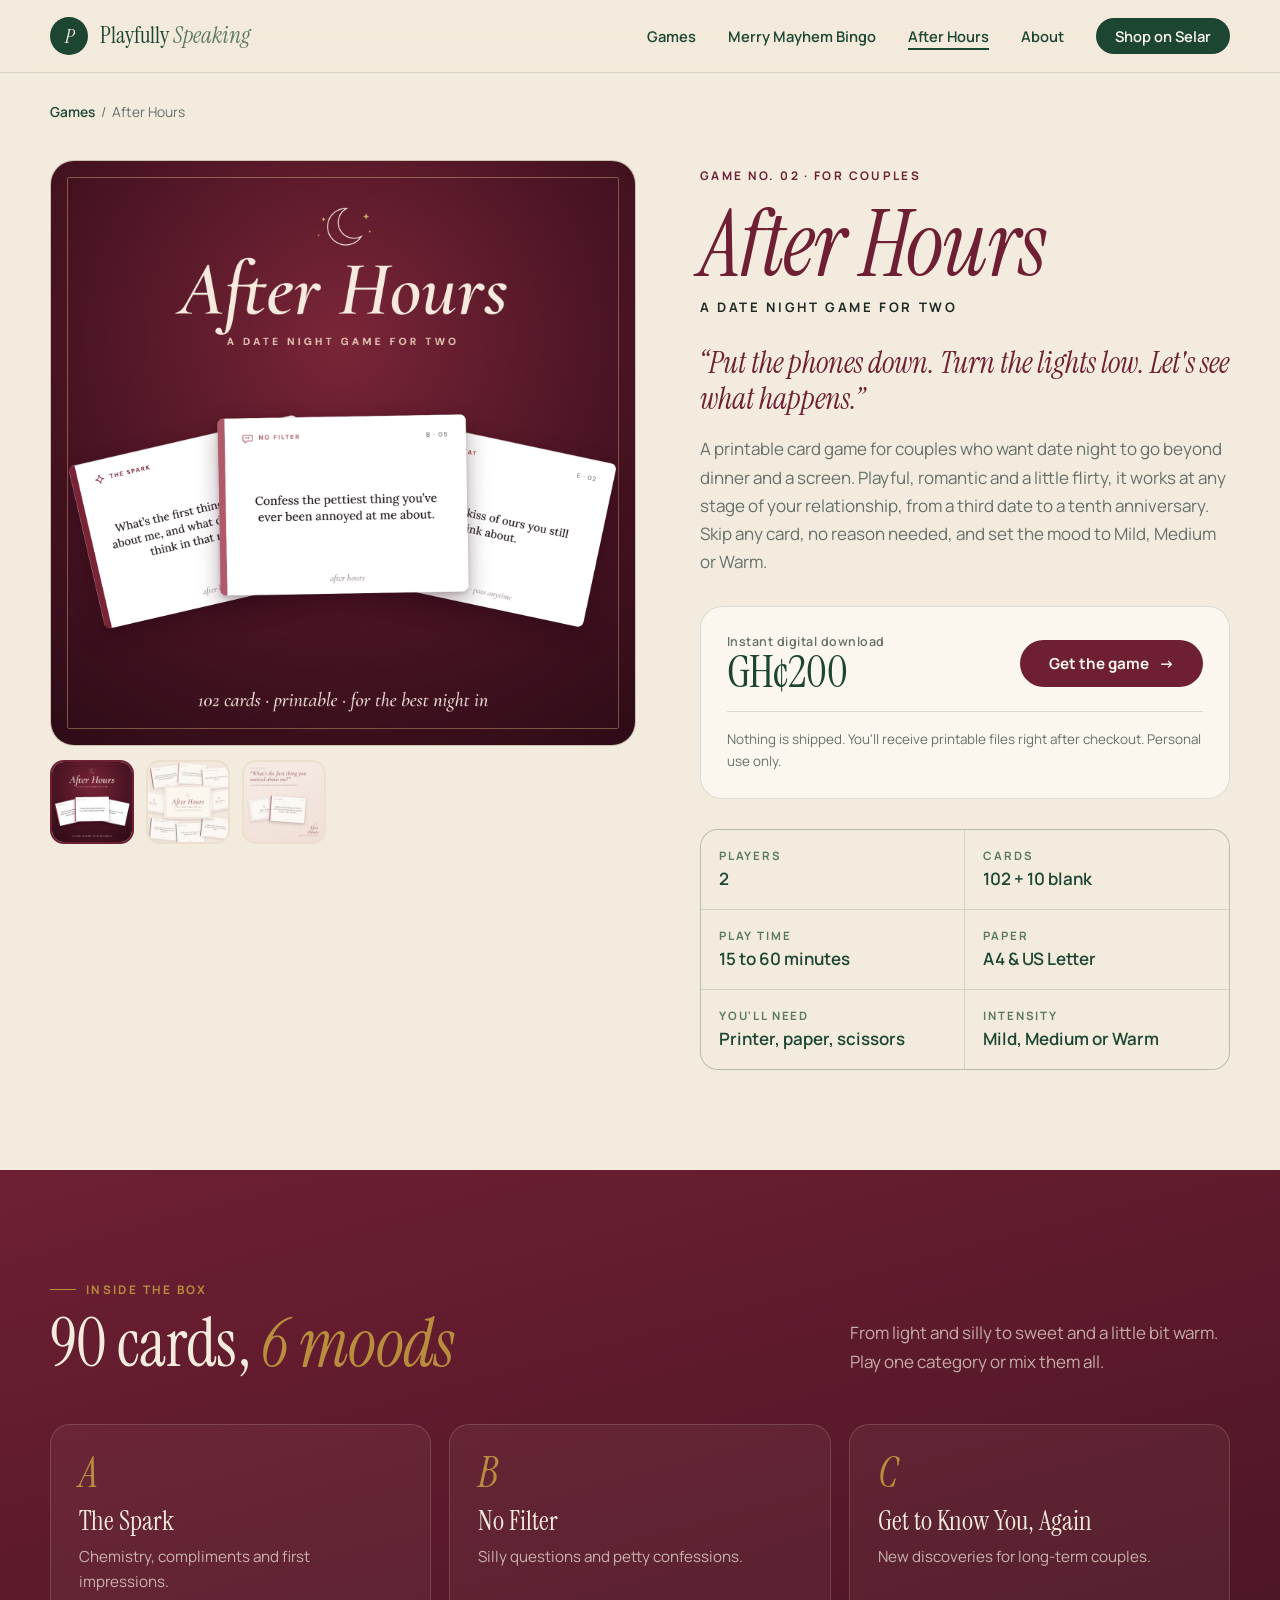
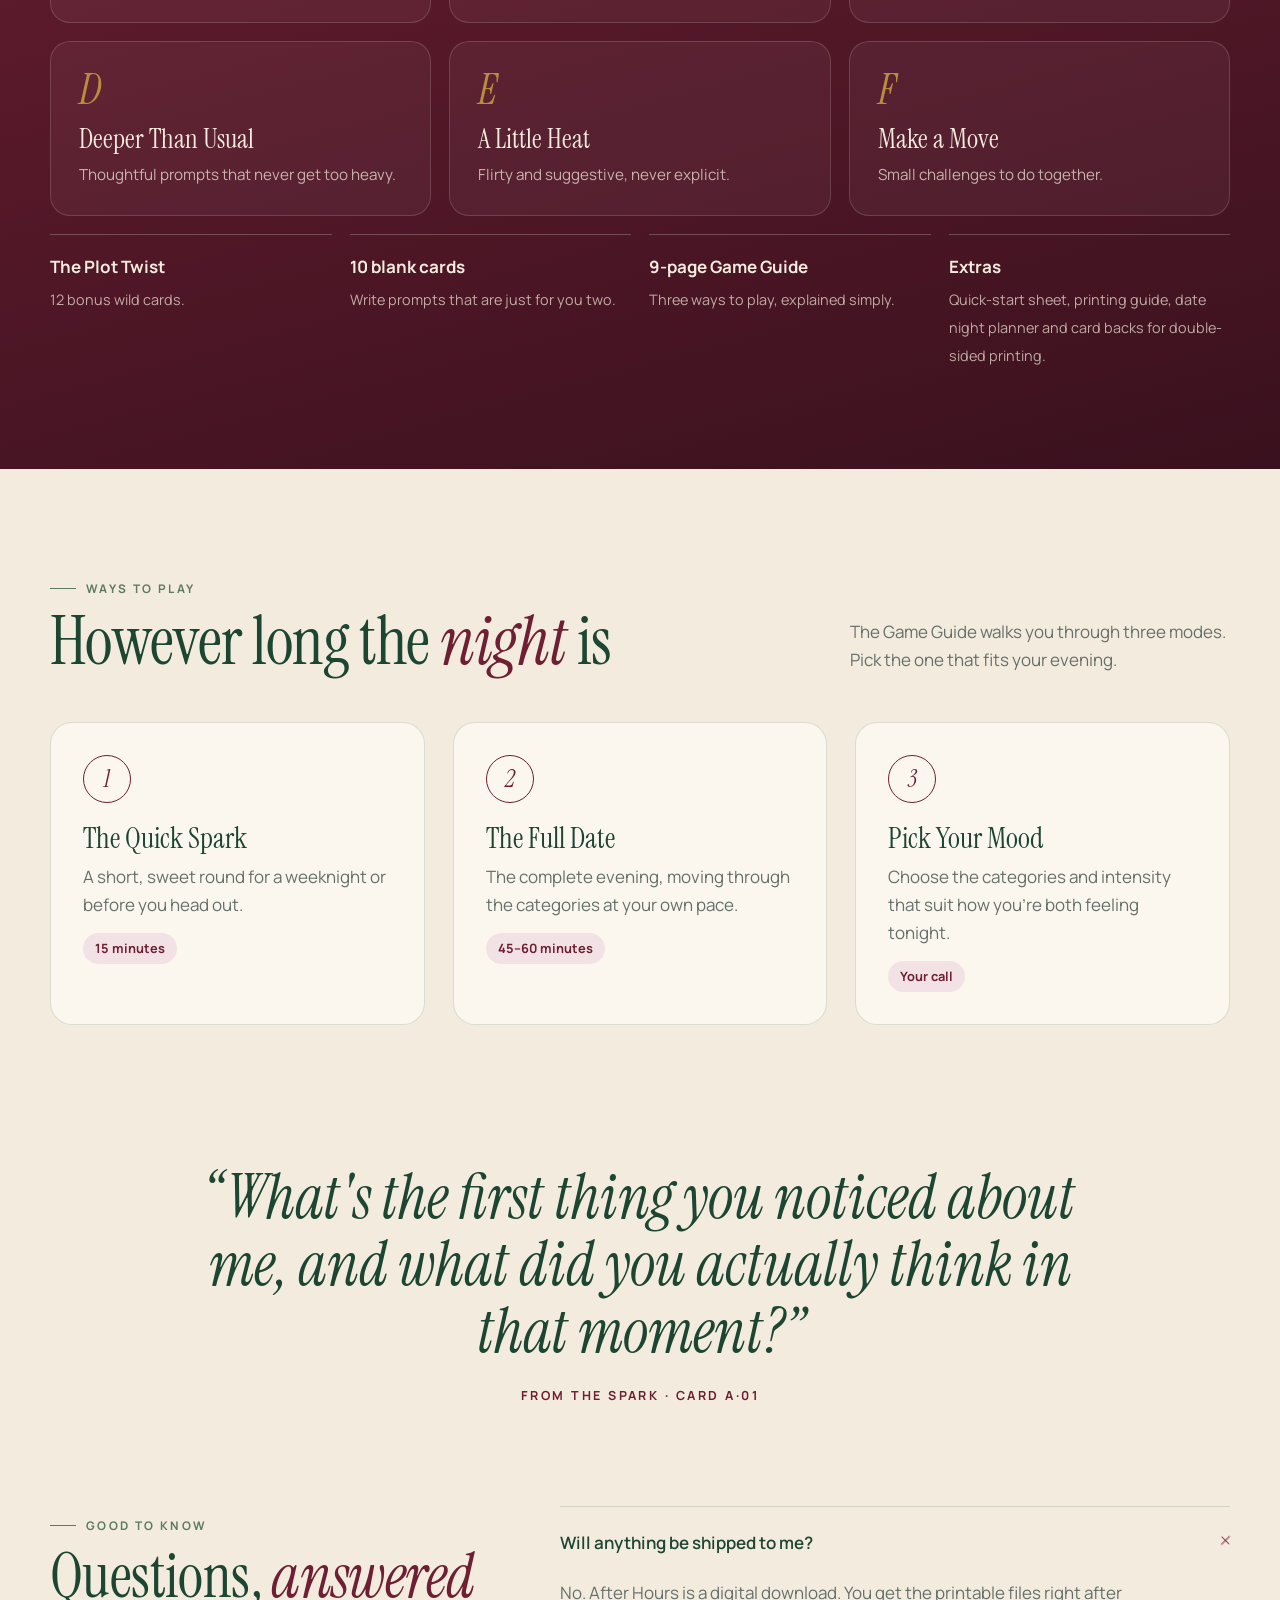
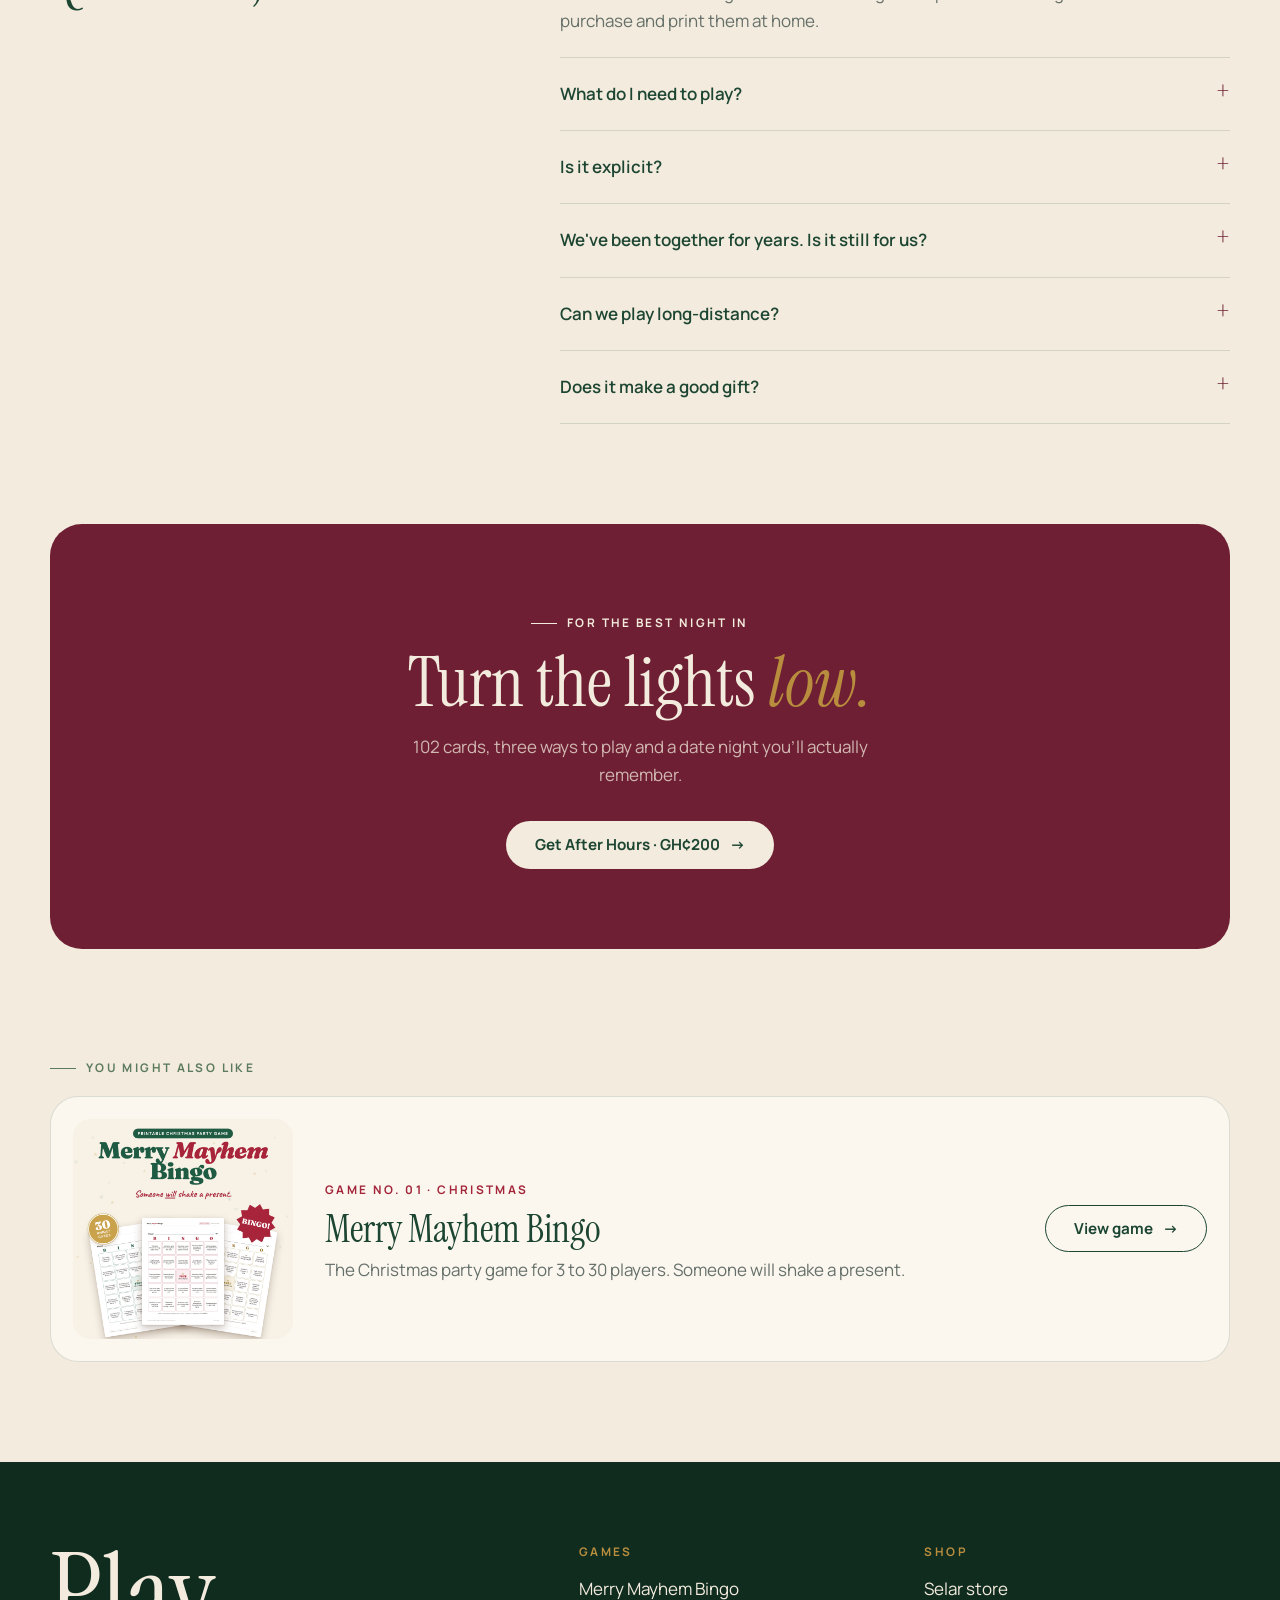
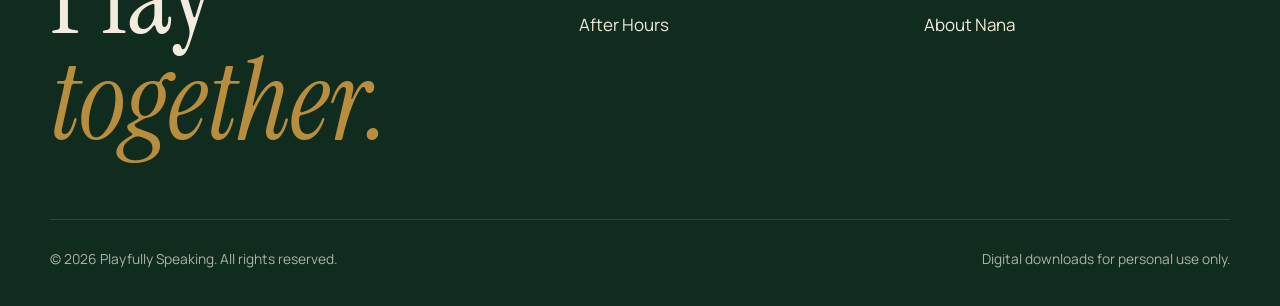
==== games/after-hours.html @ c72f7ae7 "Add Playfully Speaking website Home page plus separate pages for Merry Mayhem Bingo and After Hours." ====
<!doctype html>
<html lang="en">
<head>
  <meta charset="utf-8">
  <meta name="viewport" content="width=device-width, initial-scale=1">
  <title>After Hours · Playfully Speaking</title>
  <meta name="description" content="After Hours: A Date Night Game for Two. 102 printable cards across 6 categories for a playful, romantic night in.">
  <link rel="preconnect" href="https://fonts.googleapis.com">
  <link rel="preconnect" href="https://fonts.gstatic.com" crossorigin>
  <link href="https://fonts.googleapis.com/css2?family=Instrument+Serif:ital@0;1&family=Manrope:wght@400;500;600;700&display=swap" rel="stylesheet">
  <link rel="stylesheet" href="../assets/styles.css">
</head>
<body class="theme-afterhours">

  <header class="site-header">
    <div class="wrap bar">
      <a class="logo" href="../index.html"><span class="mark">P</span><span class="name">Playfully <em>Speaking</em></span></a>
      <button class="menu-toggle" aria-label="Open menu" aria-expanded="false"><span></span><span></span></button>
      <ul class="menu">
        <li><a href="../index.html#games">Games</a></li>
        <li><a href="merry-mayhem-bingo.html">Merry Mayhem Bingo</a></li>
        <li><a href="after-hours.html" aria-current="page">After Hours</a></li>
        <li><a href="../index.html#about">About</a></li>
        <li><a class="btn btn-primary btn-sm" href="https://selar.co/m/nana-ama-dadson1" target="_blank" rel="noopener">Shop on Selar</a></li>
      </ul>
    </div>
  </header>

  <main>
    <div class="wrap crumbs"><a href="../index.html#games">Games</a> &nbsp;/&nbsp; After Hours</div>

    <section class="product">
      <div class="wrap product-grid">
        <div class="gallery reveal">
          <div class="main"><img src="../images/afterhours-1.png" alt="After Hours cards fanned out on a deep wine background"></div>
          <div class="thumbs">
            <button aria-pressed="true" aria-label="Show image 1"><img src="../images/afterhours-1.png" alt="After Hours cards fanned out on a deep wine background"></button>
            <button aria-pressed="false" aria-label="Show image 2"><img src="../images/afterhours-2.png" alt="Cards from all six After Hours categories spread around the box cover"></button>
            <button aria-pressed="false" aria-label="Show image 3"><img src="../images/afterhours-3.png" alt="A card from The Spark: What's the first thing you noticed about me?"></button>
          </div>
        </div>

        <div class="info reveal">
          <span class="no">Game No. 02 · For couples</span>
          <h1 class="display"><em>After Hours</em></h1>
          <div class="subtitle">A Date Night Game for Two</div>
          <p class="tagline">“Put the phones down. Turn the lights low. Let's see what happens.”</p>
          <p class="desc">A printable card game for couples who want date night to go beyond dinner and a screen. Playful, romantic and a little flirty, it works at any stage of your relationship, from a third date to a tenth anniversary. Skip any card, no reason needed, and set the mood to Mild, Medium or Warm.</p>

          <div class="buy-box">
            <div class="row">
              <div class="price"><small>Instant digital download</small>GH¢200</div>
              <a class="btn btn-accent" href="https://selar.com/4u817oo1m8" target="_blank" rel="noopener">Get the game <span class="arrow">→</span></a>
            </div>
            <p class="note">Nothing is shipped. You'll receive printable files right after checkout. Personal use only.</p>
          </div>

          <ul class="specs">
            <li><small>Players</small><b>2</b></li>
            <li><small>Cards</small><b>102 + 10 blank</b></li>
            <li><small>Play time</small><b>15 to 60 minutes</b></li>
            <li><small>Paper</small><b>A4 &amp; US Letter</b></li>
            <li><small>You'll need</small><b>Printer, paper, scissors</b></li>
            <li><small>Intensity</small><b>Mild, Medium or Warm</b></li>
          </ul>
        </div>
      </div>
    </section>

    <section class="inside">
      <div class="wrap">
        <div class="section-head reveal">
          <div>
            <span class="kicker">Inside the box</span>
            <h2 class="display">90 cards, <em style="color:var(--gold)">6 moods</em></h2>
          </div>
          <p>From light and silly to sweet and a little bit warm. Play one category or mix them all.</p>
        </div>
        <div class="tiles">
          <div class="tile reveal"><div class="n">A</div><h4>The Spark</h4><p>Chemistry, compliments and first impressions.</p></div>
          <div class="tile reveal"><div class="n">B</div><h4>No Filter</h4><p>Silly questions and petty confessions.</p></div>
          <div class="tile reveal"><div class="n">C</div><h4>Get to Know You, Again</h4><p>New discoveries for long-term couples.</p></div>
          <div class="tile reveal"><div class="n">D</div><h4>Deeper Than Usual</h4><p>Thoughtful prompts that never get too heavy.</p></div>
          <div class="tile reveal"><div class="n">E</div><h4>A Little Heat</h4><p>Flirty and suggestive, never explicit.</p></div>
          <div class="tile reveal"><div class="n">F</div><h4>Make a Move</h4><p>Small challenges to do together.</p></div>
        </div>
        <div class="bonus reveal">
          <div><strong>The Plot Twist</strong><span>12 bonus wild cards.</span></div>
          <div><strong>10 blank cards</strong><span>Write prompts that are just for you two.</span></div>
          <div><strong>9-page Game Guide</strong><span>Three ways to play, explained simply.</span></div>
          <div><strong>Extras</strong><span>Quick-start sheet, printing guide, date night planner and card backs for double-sided printing.</span></div>
        </div>
      </div>
    </section>

    <section>
      <div class="wrap">
        <div class="section-head reveal">
          <div>
            <span class="kicker">Ways to play</span>
            <h2 class="display">However long the <em>night</em> is</h2>
          </div>
          <p>The Game Guide walks you through three modes. Pick the one that fits your evening.</p>
        </div>
        <div class="steps">
          <div class="step reveal"><div class="n">1</div><h4>The Quick Spark</h4><p>A short, sweet round for a weeknight or before you head out.</p><span class="time">15 minutes</span></div>
          <div class="step reveal"><div class="n">2</div><h4>The Full Date</h4><p>The complete evening, moving through the categories at your own pace.</p><span class="time">45–60 minutes</span></div>
          <div class="step reveal"><div class="n">3</div><h4>Pick Your Mood</h4><p>Choose the categories and intensity that suit how you're both feeling tonight.</p><span class="time">Your call</span></div>
        </div>
      </div>
    </section>

    <div class="quote-band reveal">
      <div class="wrap">
        <blockquote>“What's the first thing you noticed about me, and what did you actually think in that moment?”</blockquote>
        <cite>From The Spark · card A·01</cite>
      </div>
    </div>

    <section style="padding-top:0">
      <div class="wrap faq-grid">
        <div class="reveal">
          <span class="kicker">Good to know</span>
          <h2 class="display">Questions, <em>answered</em></h2>
        </div>
        <div class="reveal">
          <details open><summary>Will anything be shipped to me?</summary><p>No. After Hours is a digital download. You get the printable files right after purchase and print them at home.</p></details>
          <details><summary>What do I need to play?</summary><p>Just a printer, paper and scissors. No props, no apps and no internet connection.</p></details>
          <details><summary>Is it explicit?</summary><p>No. The tone is playful, romantic and mildly flirty. A Little Heat is suggestive but never explicit, and you can skip any card without giving a reason.</p></details>
          <details><summary>We've been together for years. Is it still for us?</summary><p>Yes. It works at any stage, from a third date to a tenth anniversary. Get to Know You, Again is written especially for long-term couples.</p></details>
          <details><summary>Can we play long-distance?</summary><p>Absolutely. It works for long-distance video dates as well as nights in, anniversaries, Valentine's Day and birthdays.</p></details>
          <details><summary>Does it make a good gift?</summary><p>It does. Print it, cut the cards, and wrap it up with the date night planner for a thoughtful gift.</p></details>
        </div>
      </div>
    </section>

    <section style="padding-top:0">
      <div class="wrap">
        <div class="cta-band reveal">
          <span class="kicker" style="color:var(--paper)">For the best night in</span>
          <h2 style="margin-top:14px">Turn the lights <em>low.</em></h2>
          <p>102 cards, three ways to play and a date night you'll actually remember.</p>
          <a class="btn btn-primary" href="https://selar.com/4u817oo1m8" target="_blank" rel="noopener">Get After Hours · GH¢200 <span class="arrow">→</span></a>
        </div>
      </div>
    </section>

    <section style="padding:0">
      <div class="wrap">
        <span class="kicker reveal" style="margin-bottom:18px">You might also like</span>
        <a class="more theme-bingo reveal" href="merry-mayhem-bingo.html">
          <img src="../images/bingo-1.png" alt="Merry Mayhem Bingo cards">
          <div>
            <span class="no" style="font-size:.74rem;font-weight:700;letter-spacing:.2em;text-transform:uppercase;color:var(--accent)">Game No. 01 · Christmas</span>
            <h3>Merry Mayhem Bingo</h3>
            <p>The Christmas party game for 3 to 30 players. Someone will shake a present.</p>
          </div>
          <span class="btn btn-line">View game <span class="arrow">→</span></span>
        </a>
      </div>
    </section>
  </main>

  <footer class="site-footer">
    <div class="wrap">
      <div class="foot-grid">
        <div class="big">Play <em>together.</em></div>
        <div>
          <h5>Games</h5>
          <ul>
            <li><a href="merry-mayhem-bingo.html">Merry Mayhem Bingo</a></li>
            <li><a href="after-hours.html">After Hours</a></li>
          </ul>
        </div>
        <div>
          <h5>Shop</h5>
          <ul>
            <li><a href="https://selar.co/m/nana-ama-dadson1" target="_blank" rel="noopener">Selar store</a></li>
            <li><a href="../index.html#about">About Nana</a></li>
          </ul>
        </div>
      </div>
      <div class="foot-bottom">
        <span>© <span data-year>2026</span> Playfully Speaking. All rights reserved.</span>
        <span>Digital downloads for personal use only.</span>
      </div>
    </div>
  </footer>

  <div class="sticky-buy">
    <div><strong>After Hours</strong><span>GH¢200 · Instant download</span></div>
    <a class="btn btn-accent btn-sm" href="https://selar.com/4u817oo1m8" target="_blank" rel="noopener">Get it</a>
  </div>

  <script src="../assets/site.js"></script>
</body>
</html>
---- assets/styles.css ----
/* Nana Ama Dadson — shared styles */
:root {
  --paper: #f3ebdd;
  --paper-2: #e8dbc4;
  --cream: #fbf7ef;
  --forest: #1c4532;
  --forest-ink: #0f2c1f;
  --moss: #5b7a5e;
  --ink: #1e2a23;
  --muted: #66706a;
  --gold: #b98d3e;
  --line: rgba(28, 69, 50, .15);
  --accent: var(--forest);
  --accent-soft: #e3ebe4;
  --radius: 20px;
  --display: "Instrument Serif", Georgia, serif;
  --body: "Manrope", system-ui, sans-serif;
}
.theme-bingo { --accent: #a3263a; --accent-soft: #f5e1e3; }
.theme-afterhours { --accent: #6e1f33; --accent-soft: #f3e2e5; }

* { box-sizing: border-box; margin: 0; padding: 0; }
html { scroll-behavior: smooth; }
body {
  background: var(--paper);
  color: var(--ink);
  font-family: var(--body);
  font-size: 17px;
  line-height: 1.65;
  -webkit-font-smoothing: antialiased;
  overflow-x: hidden;
}
img { max-width: 100%; display: block; }
a { color: inherit; }
.wrap { width: min(1180px, 100% - 32px); margin-inline: auto; }
em { font-style: italic; }

/* Type */
.display { font-family: var(--display); font-weight: 400; letter-spacing: -.01em; line-height: .95; color: var(--forest); }
.display em { color: var(--accent); }
.kicker {
  display: inline-flex; align-items: center; gap: 10px;
  font-size: .74rem; font-weight: 700; letter-spacing: .2em; text-transform: uppercase; color: var(--moss);
}
.kicker::before { content: ""; width: 26px; height: 1px; background: currentColor; }
.lead { font-size: 1.12rem; color: var(--muted); max-width: 520px; }

/* Buttons */
.btn {
  display: inline-flex; align-items: center; gap: 10px;
  padding: 15px 28px; border-radius: 999px; border: 1.5px solid transparent;
  font: 700 .95rem/1 var(--body); text-decoration: none; cursor: pointer;
  transition: transform .2s ease, background .2s ease, color .2s ease;
}
.btn .arrow { transition: transform .2s ease; }
.btn:hover .arrow { transform: translateX(4px); }
.btn-primary { background: var(--forest); color: var(--cream); }
.btn-primary:hover { background: var(--forest-ink); transform: translateY(-2px); }
.btn-accent { background: var(--accent); color: var(--cream); }
.btn-accent:hover { filter: brightness(.9); transform: translateY(-2px); }
.btn-line { border-color: var(--forest); color: var(--forest); }
.btn-line:hover { background: var(--forest); color: var(--cream); }
.btn-sm { padding: 10px 18px; font-size: .86rem; }

/* Header */
.site-header {
  position: sticky; top: 0; z-index: 50;
  background: rgba(243, 235, 221, .86); backdrop-filter: blur(12px);
  border-bottom: 1px solid var(--line);
}
.site-header .bar { display: flex; align-items: center; justify-content: space-between; height: 72px; }
.logo { display: flex; align-items: center; gap: 12px; text-decoration: none; }
.logo .mark {
  width: 38px; height: 38px; border-radius: 50%; background: var(--forest); color: var(--paper);
  display: grid; place-items: center; font: italic 1.25rem/1 var(--display);
}
.logo .name { font: 1.45rem/1 var(--display); color: var(--forest); }
.menu { display: flex; align-items: center; gap: 32px; list-style: none; }
.menu a { text-decoration: none; font-weight: 600; font-size: .92rem; color: var(--forest); position: relative; }
.menu a:not(.btn)::after {
  content: ""; position: absolute; left: 0; right: 0; bottom: -4px; height: 1.5px; background: var(--forest);
  transform: scaleX(0); transform-origin: left; transition: transform .25s ease;
}
.menu a:not(.btn):hover::after, .menu a[aria-current="page"]::after { transform: scaleX(1); }
.menu .btn-primary { color: var(--cream); }
.menu-toggle { display: none; background: none; border: 0; width: 44px; height: 44px; cursor: pointer; color: var(--forest); }
.menu-toggle span { display: block; width: 22px; height: 1.5px; background: currentColor; margin: 5px auto; transition: transform .25s ease, opacity .25s ease; }

/* Sections */
section { padding: 100px 0; }
.section-head { display: flex; justify-content: space-between; align-items: end; gap: 32px; margin-bottom: 48px; flex-wrap: wrap; }
.section-head h2 { font-size: clamp(2.6rem, 6vw, 4.2rem); margin-top: 12px; }
.section-head p { max-width: 380px; color: var(--muted); }

/* Home hero */
.hero { padding: 72px 0 96px; }
.hero-grid { display: grid; grid-template-columns: 1.1fr .9fr; gap: 56px; align-items: center; }
.hero h1 { font-size: clamp(3.6rem, 9.5vw, 7.6rem); margin: 22px 0 26px; }
.hero h1 em { color: var(--moss); }
.hero-actions { display: flex; gap: 14px; flex-wrap: wrap; margin-top: 34px; }
.hero-stats { display: flex; gap: 36px; margin-top: 52px; padding-top: 28px; border-top: 1px solid var(--line); flex-wrap: wrap; }
.hero-stats div { font-size: .85rem; color: var(--muted); }
.hero-stats strong { display: block; font: 2.2rem/1 var(--display); color: var(--forest); margin-bottom: 4px; }
.hero-stack { position: relative; aspect-ratio: 1 / 1.05; }
.hero-stack a { position: absolute; width: 68%; border-radius: 18px; overflow: hidden; box-shadow: 0 30px 60px -30px rgba(15, 44, 31, .55); transition: transform .4s ease; }
.hero-stack a:first-child { top: 0; left: 0; transform: rotate(-6deg); }
.hero-stack a:last-child { bottom: 0; right: 0; transform: rotate(5deg); }
.hero-stack a:first-child:hover { transform: rotate(-3deg) translateY(-8px); z-index: 2; }
.hero-stack a:last-child:hover { transform: rotate(2deg) translateY(-8px); }
.hero-stack .sticker {
  position: absolute; z-index: 3; bottom: 6%; left: 8%; transform: rotate(-8deg);
  width: 118px; height: 118px; border-radius: 50%; background: var(--gold); color: var(--forest-ink);
  display: grid; place-items: center; text-align: center; font: 700 .72rem/1.25 var(--body); letter-spacing: .12em; text-transform: uppercase;
  box-shadow: 0 0 0 6px var(--paper);
}
.hero-stack .sticker b { display: block; font: 2.2rem/1 var(--display); letter-spacing: 0; text-transform: none; }

/* Game cards (collection) */
.collection { display: grid; grid-template-columns: repeat(2, 1fr); gap: 28px; }
.game-card {
  display: flex; flex-direction: column; background: var(--cream); border: 1px solid var(--line);
  border-radius: 28px; overflow: hidden; text-decoration: none; transition: transform .35s ease, box-shadow .35s ease;
}
.game-card:hover { transform: translateY(-6px); box-shadow: 0 40px 70px -40px rgba(15, 44, 31, .5); }
.game-card .media { aspect-ratio: 1 / 1; overflow: hidden; background: var(--paper-2); }
.game-card .media img { width: 100%; height: 100%; object-fit: cover; transition: transform .6s ease; }
.game-card:hover .media img { transform: scale(1.04); }
.game-card .body { padding: 28px 30px 32px; display: flex; flex-direction: column; gap: 6px; flex: 1; }
.game-card .no { font-size: .74rem; font-weight: 700; letter-spacing: .2em; text-transform: uppercase; color: var(--accent); }
.game-card h3 { font: 2.5rem/1 var(--display); color: var(--forest); margin-top: 4px; }
.game-card .sub { color: var(--muted); }
.game-card .foot { display: flex; justify-content: space-between; align-items: center; margin-top: auto; padding-top: 22px; border-top: 1px solid var(--line); }
.game-card .price { font: 1.6rem/1 var(--display); color: var(--forest); }
.game-card .go { font-weight: 700; font-size: .9rem; color: var(--accent); }
.chips { display: flex; flex-wrap: wrap; gap: 8px; margin: 14px 0 4px; }
.chips span { font-size: .8rem; font-weight: 600; padding: 6px 12px; border-radius: 999px; background: var(--accent-soft); color: var(--accent); }
.next-game {
  grid-column: 1 / -1; display: flex; align-items: center; justify-content: space-between; gap: 24px; flex-wrap: wrap;
  border: 1.5px dashed rgba(28, 69, 50, .35); border-radius: 28px; padding: 34px 38px;
}
.next-game h3 { font: 2rem/1.1 var(--display); color: var(--forest); }
.next-game p { color: var(--muted); }

/* Pillars */
.pillars { display: grid; grid-template-columns: repeat(3, 1fr); gap: 0; border-top: 1px solid var(--line); }
.pillar { padding: 40px 36px 8px 0; }
.pillar + .pillar { padding-left: 36px; border-left: 1px solid var(--line); }
.pillar .n { font: italic 3rem/1 var(--display); color: var(--gold); }
.pillar h4 { font: 1.9rem/1.1 var(--display); color: var(--forest); margin: 14px 0 10px; }
.pillar p { color: var(--muted); }

/* About */
.about { background: var(--cream); border-block: 1px solid var(--line); }
.about-grid { display: grid; grid-template-columns: .8fr 1.2fr; gap: 72px; align-items: center; }
.portrait {
  aspect-ratio: 4 / 5; border-radius: 200px 200px 24px 24px; background: var(--forest);
  display: grid; place-items: center; position: relative; overflow: hidden;
}
.portrait::after { content: ""; position: absolute; inset: 14px; border: 1px solid rgba(243, 235, 221, .3); border-radius: 190px 190px 16px 16px; }
.about h2 { font-size: clamp(2.6rem, 5.5vw, 4rem); margin: 14px 0 22px; }
.about p { color: var(--muted); margin-bottom: 16px; max-width: 560px; }
.signature { font: italic 2rem/1 var(--display); color: var(--forest); margin-top: 10px; }

/* CTA band */
.cta-band { background: var(--forest); color: var(--paper); text-align: center; border-radius: 32px; padding: 80px 32px; position: relative; overflow: hidden; }
.cta-band h2 { font: clamp(2.6rem, 6vw, 4.4rem)/1 var(--display); color: var(--paper); margin-bottom: 16px; }
.cta-band h2 em { color: var(--gold); }
.cta-band p { color: rgba(243, 235, 221, .75); max-width: 520px; margin: 0 auto 32px; }
.cta-band .btn-primary { background: var(--paper); color: var(--forest); }
.cta-band .btn-primary:hover { background: var(--cream); }
.theme-bingo .cta-band, .theme-afterhours .cta-band { background: var(--accent); }

/* Footer */
.site-footer { background: var(--forest-ink); color: rgba(243, 235, 221, .7); padding: 80px 0 36px; margin-top: 100px; }
.site-footer .big { font: clamp(3rem, 9vw, 7rem)/.95 var(--display); color: var(--paper); }
.site-footer .big em { color: var(--gold); }
.foot-grid { display: grid; grid-template-columns: 1.6fr 1fr 1fr; gap: 40px; margin-bottom: 64px; }
.foot-grid h5 { font-size: .74rem; letter-spacing: .2em; text-transform: uppercase; color: var(--gold); margin-bottom: 14px; }
.foot-grid ul { list-style: none; display: grid; gap: 8px; }
.foot-grid a { text-decoration: none; color: var(--paper); }
.foot-grid a:hover { color: var(--gold); }
.foot-bottom { display: flex; justify-content: space-between; gap: 16px; flex-wrap: wrap; padding-top: 28px; border-top: 1px solid rgba(243, 235, 221, .14); font-size: .86rem; }

/* ---------- Game pages ---------- */
.crumbs { padding-top: 28px; font-size: .86rem; color: var(--muted); }
.crumbs a { text-decoration: none; color: var(--forest); font-weight: 600; }
.crumbs a:hover { text-decoration: underline; }
.product { padding: 36px 0 100px; }
.product-grid { display: grid; grid-template-columns: 1.05fr .95fr; gap: 64px; align-items: start; }
.gallery { position: sticky; top: 100px; }
.gallery .main { border-radius: 24px; overflow: hidden; background: var(--paper-2); aspect-ratio: 1 / 1; border: 1px solid var(--line); }
.gallery .main img { width: 100%; height: 100%; object-fit: contain; transition: opacity .25s ease; }
.thumbs { display: flex; gap: 12px; margin-top: 14px; }
.thumbs button {
  width: 84px; aspect-ratio: 1 / 1; border-radius: 14px; overflow: hidden; border: 2px solid transparent;
  padding: 0; cursor: pointer; background: var(--paper-2); opacity: .65; transition: opacity .2s ease, border-color .2s ease;
}
.thumbs button img { width: 100%; height: 100%; object-fit: cover; }
.thumbs button[aria-pressed="true"], .thumbs button:hover { opacity: 1; border-color: var(--accent); }
.info .no { font-size: .74rem; font-weight: 700; letter-spacing: .2em; text-transform: uppercase; color: var(--accent); }
.info h1 { font-size: clamp(3.4rem, 7vw, 5.6rem); margin: 14px 0 10px; }
.info .subtitle { font-weight: 700; font-size: .82rem; letter-spacing: .2em; text-transform: uppercase; }
.info .tagline { font: italic 1.9rem/1.2 var(--display); color: var(--accent); margin: 26px 0 18px; }
.info .desc { color: var(--muted); margin-bottom: 26px; }
.buy-box { background: var(--cream); border: 1px solid var(--line); border-radius: 22px; padding: 26px; margin: 30px 0; }
.buy-box .row { display: flex; justify-content: space-between; align-items: center; gap: 18px; flex-wrap: wrap; }
.buy-box .price { font: 2.8rem/1 var(--display); color: var(--forest); }
.buy-box .price small { display: block; font: 600 .78rem/1.4 var(--body); color: var(--muted); letter-spacing: .04em; }
.buy-box .note { font-size: .84rem; color: var(--muted); margin-top: 16px; padding-top: 16px; border-top: 1px solid var(--line); }
.specs { list-style: none; display: grid; grid-template-columns: 1fr 1fr; gap: 1px; background: var(--line); border: 1px solid var(--line); border-radius: 18px; overflow: hidden; }
.specs li { background: var(--paper); padding: 16px 18px; }
.specs small { display: block; font-size: .72rem; font-weight: 700; letter-spacing: .16em; text-transform: uppercase; color: var(--moss); }
.specs b { font-weight: 600; color: var(--forest); }

.inside { background: var(--forest); color: var(--paper); }
.theme-afterhours .inside { background: linear-gradient(165deg, #6e1f33, #3a111e); }
.inside .kicker { color: var(--gold); }
.inside .section-head h2 { color: var(--paper); }
.inside .section-head p { color: rgba(243, 235, 221, .7); }
.tiles { display: grid; grid-template-columns: repeat(3, 1fr); gap: 18px; }
.tile { border: 1px solid rgba(243, 235, 221, .16); background: rgba(243, 235, 221, .05); border-radius: 20px; padding: 28px; transition: background .25s ease; }
.tile:hover { background: rgba(243, 235, 221, .1); }
.tile .n { font: italic 2.6rem/1 var(--display); color: var(--gold); }
.tile h4 { font: 1.7rem/1.1 var(--display); margin: 12px 0 8px; color: var(--paper); }
.tile p { font-size: .95rem; color: rgba(243, 235, 221, .72); }
.bonus { display: grid; grid-template-columns: repeat(4, 1fr); gap: 18px; margin-top: 18px; }
.bonus div { border-top: 1px solid rgba(243, 235, 221, .25); padding-top: 18px; }
.bonus strong { display: block; color: var(--paper); margin-bottom: 4px; }
.bonus span { font-size: .9rem; color: rgba(243, 235, 221, .7); }

.steps { display: grid; grid-template-columns: repeat(3, 1fr); gap: 28px; }
.step { background: var(--cream); border: 1px solid var(--line); border-radius: 22px; padding: 32px; }
.step .n { width: 48px; height: 48px; border-radius: 50%; border: 1.5px solid var(--accent); color: var(--accent); display: grid; place-items: center; font: italic 1.5rem/1 var(--display); margin-bottom: 20px; }
.step h4 { font: 1.8rem/1.1 var(--display); color: var(--forest); margin-bottom: 8px; }
.step p { color: var(--muted); }
.step .time { display: inline-block; margin-top: 14px; font-size: .8rem; font-weight: 700; color: var(--accent); background: var(--accent-soft); padding: 5px 12px; border-radius: 999px; }

.quote-band { text-align: center; padding: 40px 0 100px; }
.quote-band blockquote { font: italic clamp(2.2rem, 5vw, 3.8rem)/1.1 var(--display); color: var(--forest); max-width: 900px; margin: 0 auto; }
.quote-band cite { display: block; margin-top: 20px; font-style: normal; font-size: .78rem; font-weight: 700; letter-spacing: .2em; text-transform: uppercase; color: var(--accent); }

.faq-grid { display: grid; grid-template-columns: .8fr 1.2fr; gap: 64px; }
.faq-grid h2 { font-size: clamp(2.6rem, 5vw, 3.8rem); margin-top: 12px; }
details { border-bottom: 1px solid var(--line); }
details:first-child { border-top: 1px solid var(--line); }
summary { list-style: none; cursor: pointer; padding: 22px 0; font-weight: 600; color: var(--forest); display: flex; justify-content: space-between; gap: 16px; }
summary::-webkit-details-marker { display: none; }
summary::after { content: "+"; font: 1.6rem/1 var(--display); color: var(--accent); transition: transform .25s ease; }
details[open] summary::after { transform: rotate(45deg); }
details p { padding: 0 0 22px; color: var(--muted); max-width: 620px; }

.more { display: grid; grid-template-columns: 220px 1fr auto; gap: 32px; align-items: center; background: var(--cream); border: 1px solid var(--line); border-radius: 28px; padding: 22px; text-decoration: none; transition: transform .3s ease; }
.more:hover { transform: translateY(-4px); }
.more img { border-radius: 18px; aspect-ratio: 1 / 1; object-fit: cover; }
.more h3 { font: 2.4rem/1 var(--display); color: var(--forest); margin: 8px 0; }
.more p { color: var(--muted); }

.sticky-buy {
  position: fixed; left: 12px; right: 12px; bottom: 12px; z-index: 40; display: none;
  background: var(--forest-ink); color: var(--paper); border-radius: 18px; padding: 12px 12px 12px 20px;
  align-items: center; justify-content: space-between; gap: 12px; box-shadow: 0 20px 40px -16px rgba(0, 0, 0, .5);
  transform: translateY(140%); transition: transform .35s ease;
}
.sticky-buy.show { transform: none; }
.sticky-buy strong { display: block; font: 1.25rem/1.1 var(--display); }
.sticky-buy span { font-size: .8rem; opacity: .75; }

/* Reveal */
.reveal { opacity: 0; transform: translateY(26px); transition: opacity .8s ease, transform .8s ease; }
.reveal.in { opacity: 1; transform: none; }
@media (prefers-reduced-motion: reduce) {
  .reveal { opacity: 1; transform: none; transition: none; }
  html { scroll-behavior: auto; }
}

/* Responsive */
@media (max-width: 980px) {
  .hero-grid, .about-grid, .product-grid, .faq-grid { grid-template-columns: 1fr; gap: 48px; }
  .hero-stack { max-width: 520px; width: 100%; margin-inline: auto; }
  .gallery { position: static; }
  .tiles, .steps { grid-template-columns: 1fr 1fr; }
  .bonus { grid-template-columns: 1fr 1fr; }
  .pillars { grid-template-columns: 1fr; }
  .pillar, .pillar + .pillar { padding: 32px 0; border-left: 0; border-bottom: 1px solid var(--line); }
  .foot-grid { grid-template-columns: 1fr 1fr; }
  .foot-grid > :first-child { grid-column: 1 / -1; }
  .portrait { max-width: 380px; }
  .more { grid-template-columns: 140px 1fr; }
  .more .btn { grid-column: 1 / -1; justify-self: start; }
}
@media (max-width: 760px) {
  section { padding: 72px 0; }
  .menu-toggle { display: block; }
  .menu {
    position: absolute; top: 72px; left: 0; right: 0; flex-direction: column; align-items: stretch; gap: 0;
    background: var(--paper); border-bottom: 1px solid var(--line); padding: 8px 16px 20px;
    display: none;
  }
  .menu.open { display: flex; }
  .menu li a:not(.btn) { display: block; padding: 14px 0; border-bottom: 1px solid var(--line); font-size: 1rem; }
  .menu li:last-child { padding-top: 16px; }
  .menu-toggle[aria-expanded="true"] span:first-child { transform: translateY(3.25px) rotate(45deg); }
  .menu-toggle[aria-expanded="true"] span:last-child { transform: translateY(-3.25px) rotate(-45deg); }
  .collection, .tiles, .steps, .bonus { grid-template-columns: 1fr; }
  .hero { padding: 40px 0 72px; }
  .specs { grid-template-columns: 1fr; }
  .sticky-buy { display: flex; }
  .more { grid-template-columns: 1fr; }
  .more img { max-width: 200px; }
  .next-game { padding: 28px 24px; }
  .site-footer { margin-top: 72px; }
}

/* Keep grid children from overflowing narrow screens */
.hero-grid > *, .product-grid > *, .about-grid > *, .faq-grid > * { min-width: 0; }

/* Hero catchphrase: Play, Laugh, Repeat */
.motto-title { display: flex; flex-direction: column; gap: .02em; }
.motto-title .w { display: inline-flex; align-items: center; gap: .18em; }
.motto-title .w:nth-child(2) { padding-left: .45em; }
.motto-title .w:nth-child(3) { padding-left: .9em; }
.sticker-ico {
  width: .68em; height: .68em; flex: none;
  filter: drop-shadow(0 10px 14px rgba(15, 44, 31, .22));
  transition: transform .35s ease;
}
.ico-play { transform: rotate(-12deg); animation: tumble 5s ease-in-out infinite; }
.ico-laugh { transform: rotate(8deg); animation: giggle 2.6s ease-in-out infinite; }
.ico-repeat { animation: loop 7s ease-in-out infinite; }
.motto-title .w:hover .sticker-ico { transform: scale(1.15) rotate(0); }
@keyframes tumble { 0%, 80%, 100% { transform: rotate(-12deg); } 90% { transform: rotate(78deg) translateY(-6px); } }
@keyframes giggle { 0%, 100% { transform: rotate(8deg); } 25% { transform: rotate(-2deg) translateY(-3px); } 50% { transform: rotate(10deg); } 75% { transform: rotate(0deg) translateY(-2px); } }
@keyframes loop { 0%, 70% { transform: rotate(0); } 100% { transform: rotate(360deg); } }
@media (prefers-reduced-motion: reduce) { .sticker-ico { animation: none !important; } }
@media (max-width: 560px) {
  .motto-title .w:nth-child(2) { padding-left: .3em; }
  .motto-title .w:nth-child(3) { padding-left: .6em; }
}

/* About illustration: Play, Laugh, Repeat loop */
.pl-path { position: absolute; inset: 0; width: 100%; height: 100%; }
.pl-item { position: absolute; width: 29%; transform: translate(-50%, -50%) rotate(var(--r, 0deg)); text-align: center; z-index: 1; }
.pl-badge {
  aspect-ratio: 1; border-radius: 50%; background: var(--cream); display: grid; place-items: center;
  box-shadow: 0 0 0 7px rgba(243, 235, 221, .12), 0 18px 30px -14px rgba(0, 0, 0, .5);
  transition: transform .35s ease;
}
.pl-item:hover .pl-badge { transform: scale(1.08) rotate(calc(var(--r, 0deg) * -1)); }
.pl-ico { width: 62%; height: 62%; }
.pl-item span { display: block; margin-top: 10px; font: italic clamp(1.3rem, 2.4vw, 1.8rem)/1 var(--display); color: var(--paper); }
.pl-spark { position: absolute; color: var(--gold); font-size: 1.2rem; opacity: .8; }
.logo .name em { color: var(--moss); }
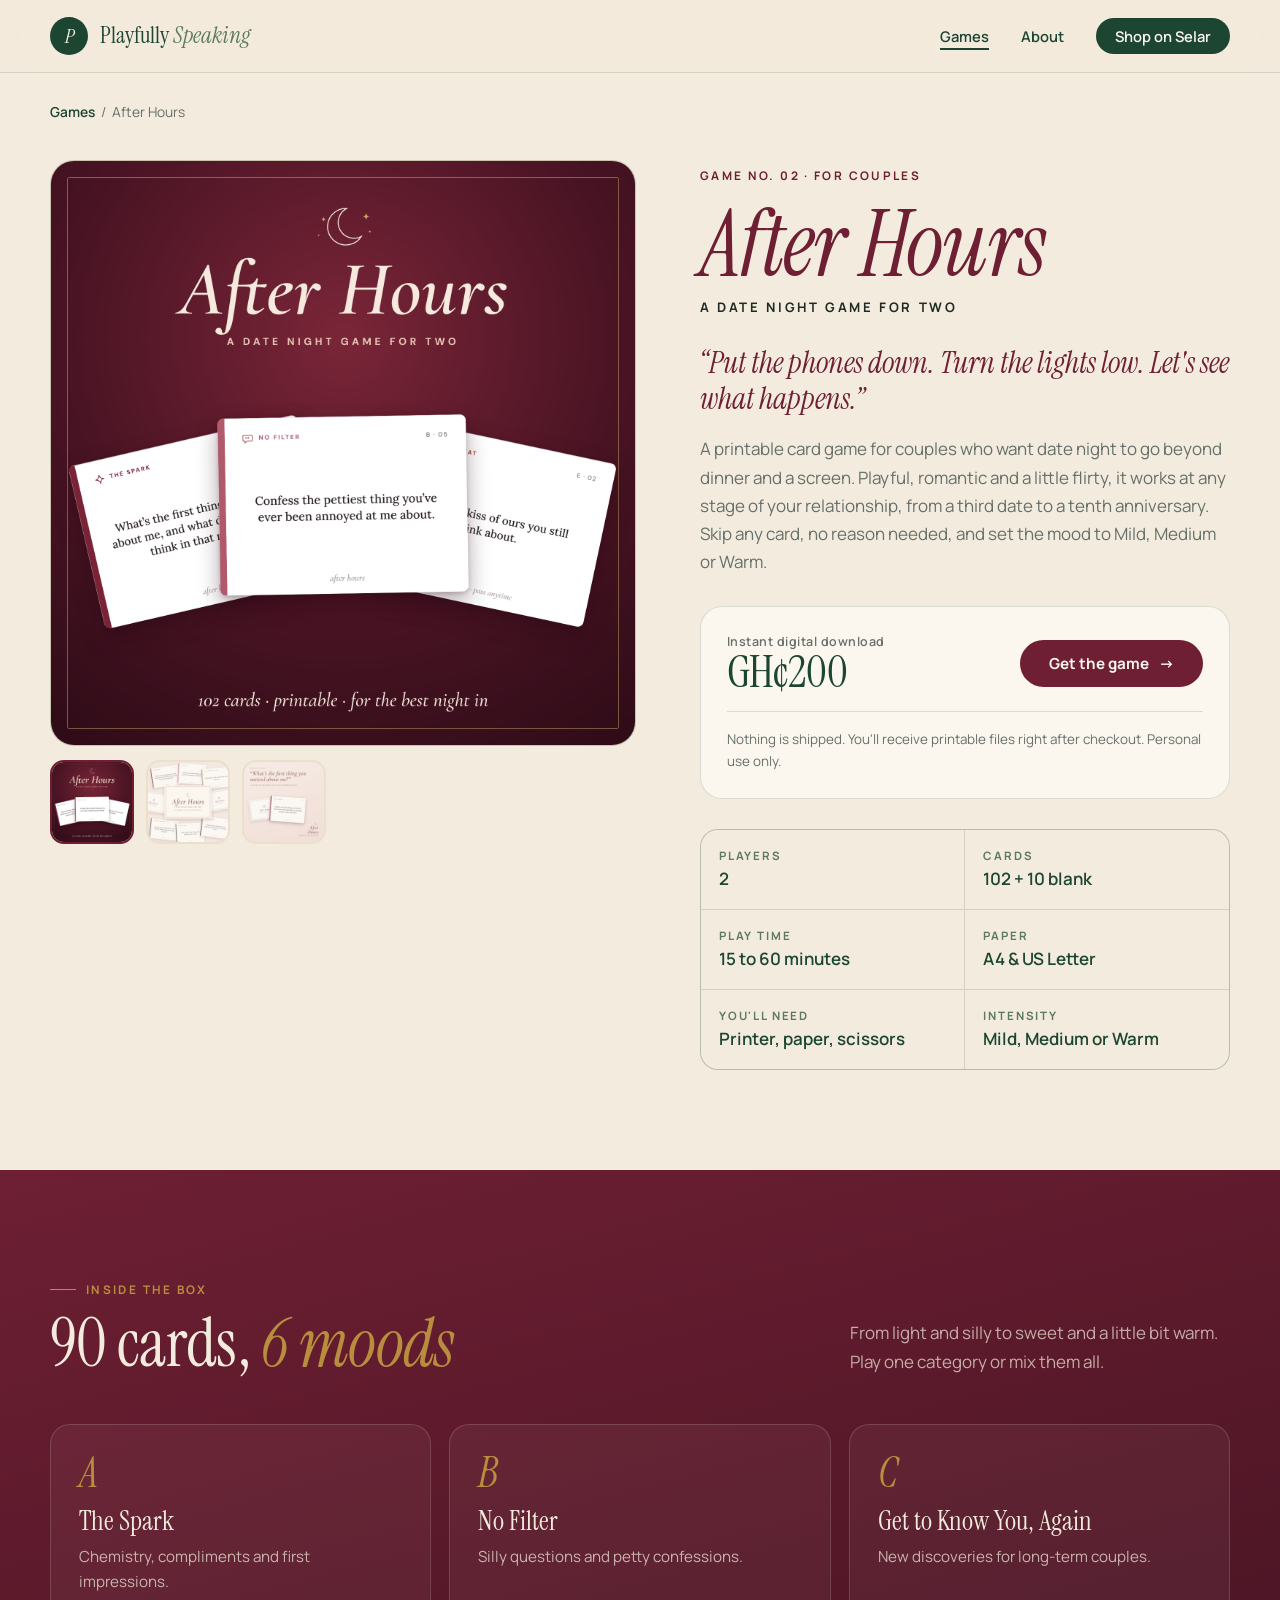
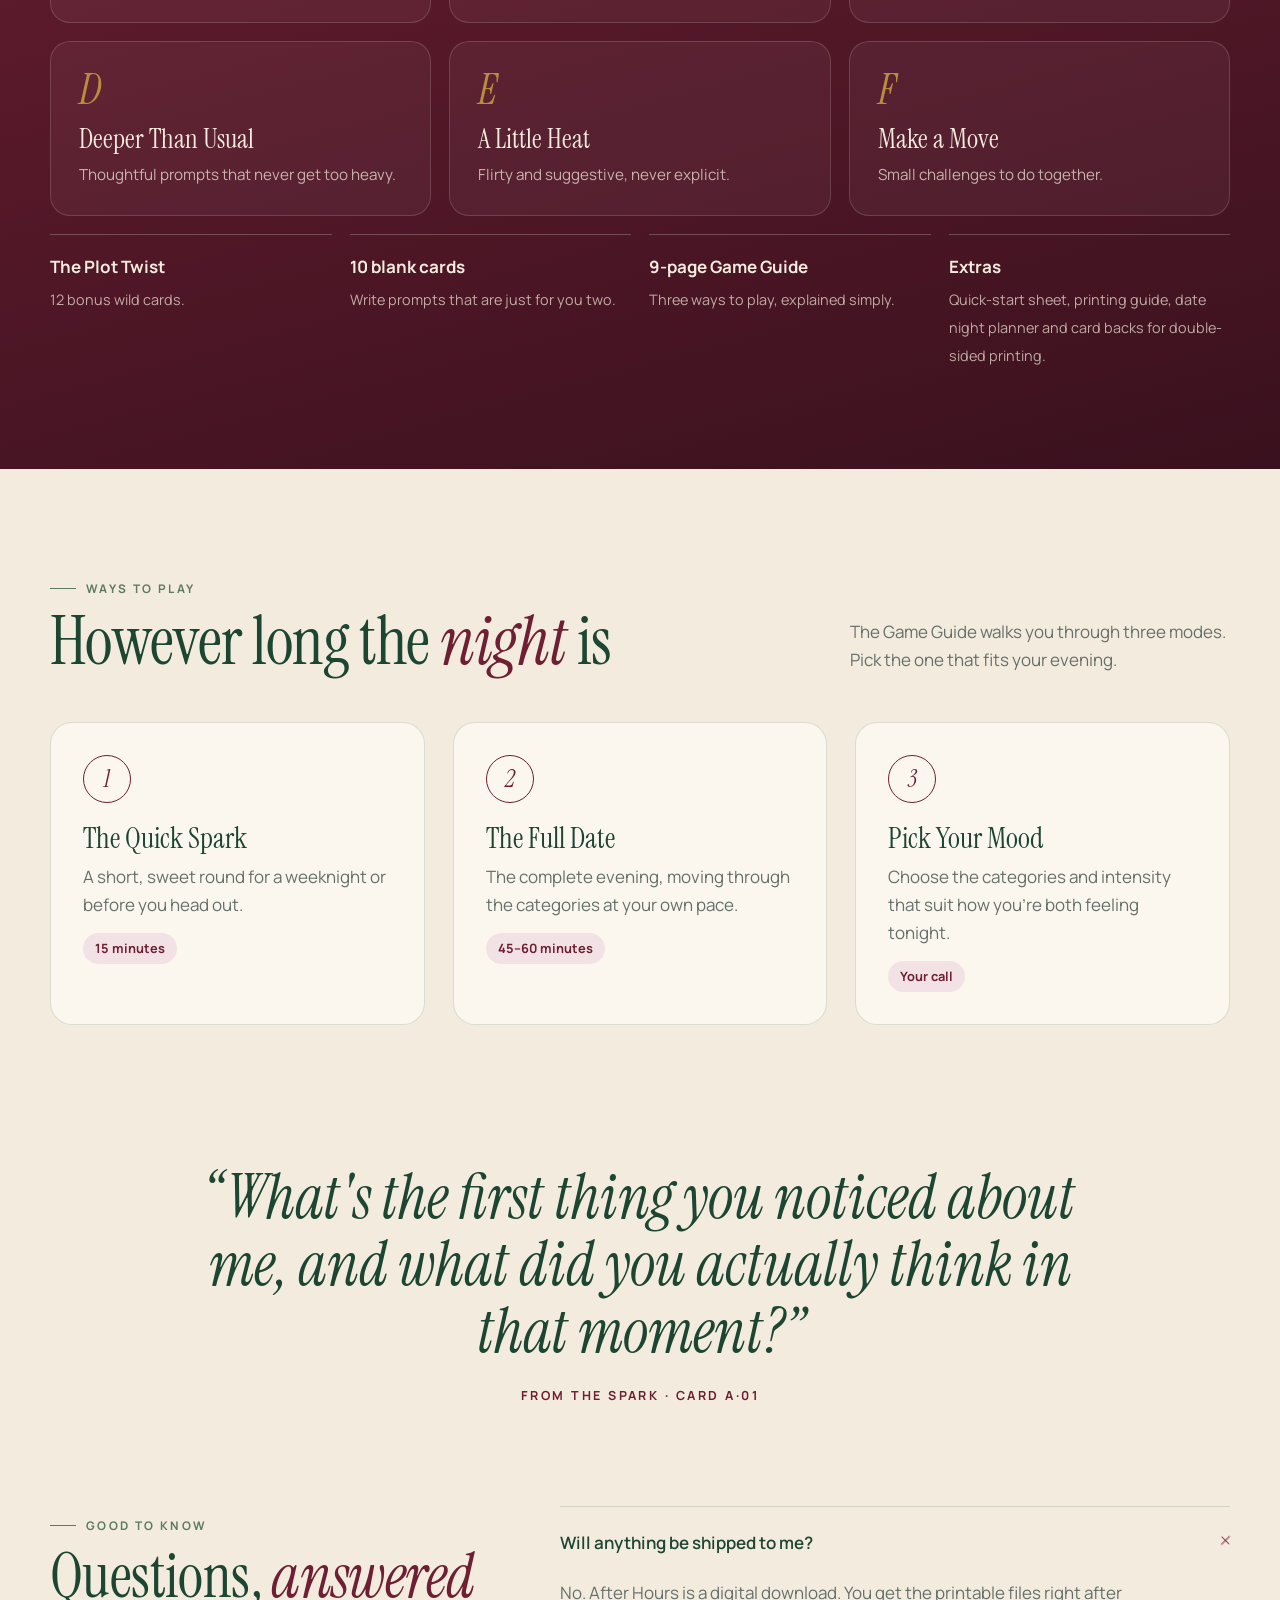
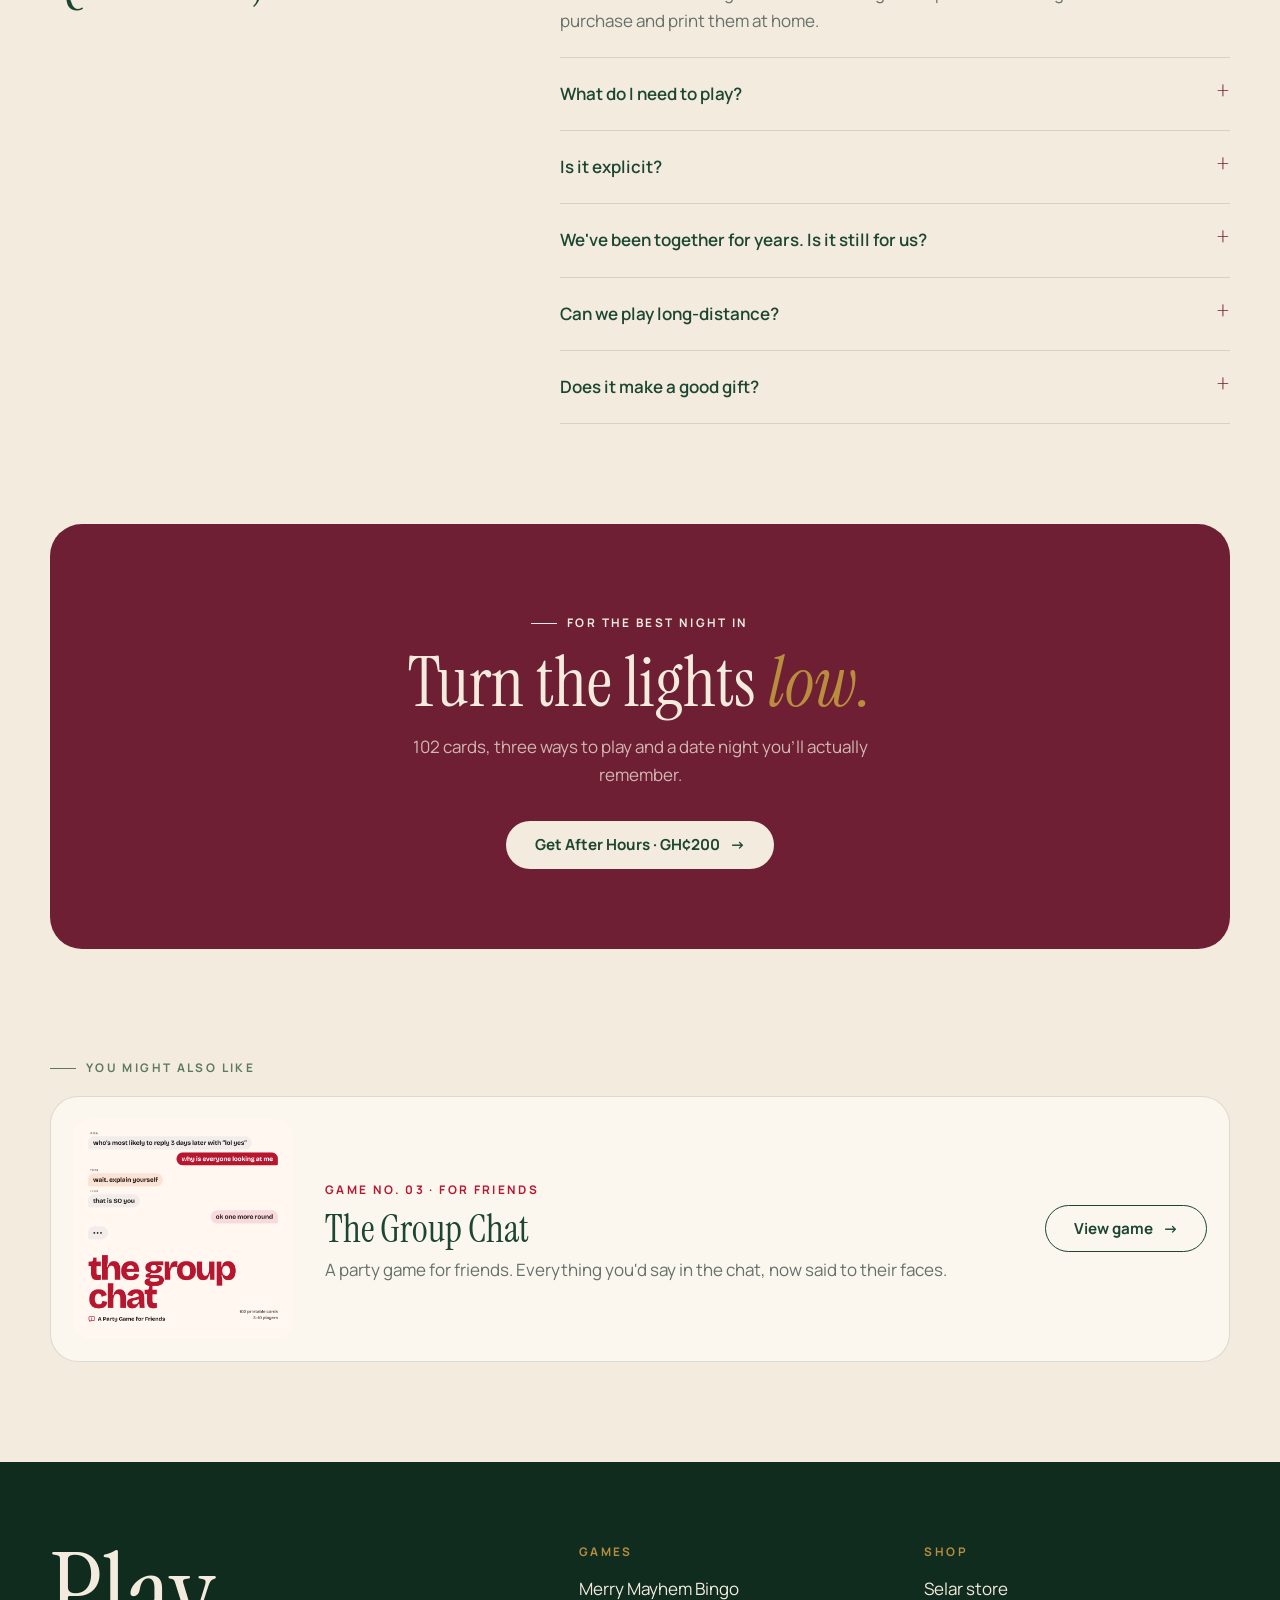
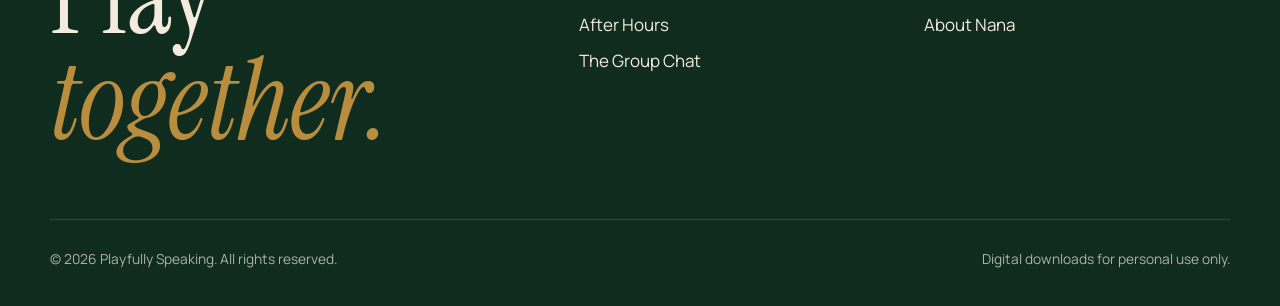
==== commit 8f61f0ad: "Add The Group Chat game page, favicon, and remove all site motion - New page for The Group Chat, add" ====
--- a/games/after-hours.html
+++ b/games/after-hours.html
@@ -9,6 +9,10 @@
   <link rel="preconnect" href="https://fonts.gstatic.com" crossorigin>
   <link href="https://fonts.googleapis.com/css2?family=Instrument+Serif:ital@0;1&family=Manrope:wght@400;500;600;700&display=swap" rel="stylesheet">
   <link rel="stylesheet" href="../assets/styles.css">
+  <link rel="icon" href="../favicon.svg" type="image/svg+xml">
+  <link rel="icon" href="../favicon-32.png" type="image/png" sizes="32x32">
+  <link rel="apple-touch-icon" href="../apple-touch-icon.png">
+  <meta name="theme-color" content="#1c4532">
 </head>
 <body class="theme-afterhours">
 
@@ -17,9 +21,7 @@
       <a class="logo" href="../index.html"><span class="mark">P</span><span class="name">Playfully <em>Speaking</em></span></a>
       <button class="menu-toggle" aria-label="Open menu" aria-expanded="false"><span></span><span></span></button>
       <ul class="menu">
-        <li><a href="../index.html#games">Games</a></li>
-        <li><a href="merry-mayhem-bingo.html">Merry Mayhem Bingo</a></li>
-        <li><a href="after-hours.html" aria-current="page">After Hours</a></li>
+        <li><a href="../index.html#games" aria-current="page">Games</a></li>
         <li><a href="../index.html#about">About</a></li>
         <li><a class="btn btn-primary btn-sm" href="https://selar.co/m/nana-ama-dadson1" target="_blank" rel="noopener">Shop on Selar</a></li>
       </ul>
@@ -148,12 +150,12 @@
     <section style="padding:0">
       <div class="wrap">
         <span class="kicker reveal" style="margin-bottom:18px">You might also like</span>
-        <a class="more theme-bingo reveal" href="merry-mayhem-bingo.html">
-          <img src="../images/bingo-1.png" alt="Merry Mayhem Bingo cards">
+        <a class="more theme-groupchat reveal" href="the-group-chat.html">
+          <img src="../images/groupchat-1.png" alt="The Group Chat cover">
           <div>
-            <span class="no" style="font-size:.74rem;font-weight:700;letter-spacing:.2em;text-transform:uppercase;color:var(--accent)">Game No. 01 · Christmas</span>
-            <h3>Merry Mayhem Bingo</h3>
-            <p>The Christmas party game for 3 to 30 players. Someone will shake a present.</p>
+            <span class="no" style="font-size:.74rem;font-weight:700;letter-spacing:.2em;text-transform:uppercase;color:var(--accent)">Game No. 03 · For friends</span>
+            <h3>The Group Chat</h3>
+            <p>A party game for friends. Everything you'd say in the chat, now said to their faces.</p>
           </div>
           <span class="btn btn-line">View game <span class="arrow">→</span></span>
         </a>
@@ -170,6 +172,7 @@
           <ul>
             <li><a href="merry-mayhem-bingo.html">Merry Mayhem Bingo</a></li>
             <li><a href="after-hours.html">After Hours</a></li>
+            <li><a href="the-group-chat.html">The Group Chat</a></li>
           </ul>
         </div>
         <div>
--- a/assets/styles.css
+++ b/assets/styles.css
@@ -18,9 +18,9 @@
 }
 .theme-bingo { --accent: #a3263a; --accent-soft: #f5e1e3; }
 .theme-afterhours { --accent: #6e1f33; --accent-soft: #f3e2e5; }
+.theme-groupchat { --accent: #b8172f; --accent-soft: #f9e1e4; }
 
 * { box-sizing: border-box; margin: 0; padding: 0; }
-html { scroll-behavior: smooth; }
 body {
   background: var(--paper);
   color: var(--ink);
@@ -30,7 +30,8 @@
   -webkit-font-smoothing: antialiased;
   overflow-x: hidden;
 }
-img { max-width: 100%; display: block; }
+img { max-width: 100%; display: block; -webkit-user-drag: none; user-select: none; -webkit-user-select: none; }
+svg { user-select: none; -webkit-user-select: none; }
 a { color: inherit; }
 .wrap { width: min(1180px, 100% - 32px); margin-inline: auto; }
 em { font-style: italic; }
@@ -50,14 +51,11 @@
   display: inline-flex; align-items: center; gap: 10px;
   padding: 15px 28px; border-radius: 999px; border: 1.5px solid transparent;
   font: 700 .95rem/1 var(--body); text-decoration: none; cursor: pointer;
-  transition: transform .2s ease, background .2s ease, color .2s ease;
-}
-.btn .arrow { transition: transform .2s ease; }
-.btn:hover .arrow { transform: translateX(4px); }
+}
 .btn-primary { background: var(--forest); color: var(--cream); }
-.btn-primary:hover { background: var(--forest-ink); transform: translateY(-2px); }
+.btn-primary:hover { background: var(--forest-ink); }
 .btn-accent { background: var(--accent); color: var(--cream); }
-.btn-accent:hover { filter: brightness(.9); transform: translateY(-2px); }
+.btn-accent:hover { filter: brightness(.9); }
 .btn-line { border-color: var(--forest); color: var(--forest); }
 .btn-line:hover { background: var(--forest); color: var(--cream); }
 .btn-sm { padding: 10px 18px; font-size: .86rem; }
@@ -79,12 +77,12 @@
 .menu a { text-decoration: none; font-weight: 600; font-size: .92rem; color: var(--forest); position: relative; }
 .menu a:not(.btn)::after {
   content: ""; position: absolute; left: 0; right: 0; bottom: -4px; height: 1.5px; background: var(--forest);
-  transform: scaleX(0); transform-origin: left; transition: transform .25s ease;
+  transform: scaleX(0); transform-origin: left;
 }
 .menu a:not(.btn):hover::after, .menu a[aria-current="page"]::after { transform: scaleX(1); }
 .menu .btn-primary { color: var(--cream); }
 .menu-toggle { display: none; background: none; border: 0; width: 44px; height: 44px; cursor: pointer; color: var(--forest); }
-.menu-toggle span { display: block; width: 22px; height: 1.5px; background: currentColor; margin: 5px auto; transition: transform .25s ease, opacity .25s ease; }
+.menu-toggle span { display: block; width: 22px; height: 1.5px; background: currentColor; margin: 5px auto; }
 
 /* Sections */
 section { padding: 100px 0; }
@@ -102,11 +100,9 @@
 .hero-stats div { font-size: .85rem; color: var(--muted); }
 .hero-stats strong { display: block; font: 2.2rem/1 var(--display); color: var(--forest); margin-bottom: 4px; }
 .hero-stack { position: relative; aspect-ratio: 1 / 1.05; }
-.hero-stack a { position: absolute; width: 68%; border-radius: 18px; overflow: hidden; box-shadow: 0 30px 60px -30px rgba(15, 44, 31, .55); transition: transform .4s ease; }
+.hero-stack a { position: absolute; width: 68%; border-radius: 18px; overflow: hidden; box-shadow: 0 30px 60px -30px rgba(15, 44, 31, .55); }
 .hero-stack a:first-child { top: 0; left: 0; transform: rotate(-6deg); }
 .hero-stack a:last-child { bottom: 0; right: 0; transform: rotate(5deg); }
-.hero-stack a:first-child:hover { transform: rotate(-3deg) translateY(-8px); z-index: 2; }
-.hero-stack a:last-child:hover { transform: rotate(2deg) translateY(-8px); }
 .hero-stack .sticker {
   position: absolute; z-index: 3; bottom: 6%; left: 8%; transform: rotate(-8deg);
   width: 118px; height: 118px; border-radius: 50%; background: var(--gold); color: var(--forest-ink);
@@ -116,18 +112,17 @@
 .hero-stack .sticker b { display: block; font: 2.2rem/1 var(--display); letter-spacing: 0; text-transform: none; }
 
 /* Game cards (collection) */
-.collection { display: grid; grid-template-columns: repeat(2, 1fr); gap: 28px; }
+.collection { display: grid; grid-template-columns: repeat(3, 1fr); gap: 24px; }
 .game-card {
   display: flex; flex-direction: column; background: var(--cream); border: 1px solid var(--line);
-  border-radius: 28px; overflow: hidden; text-decoration: none; transition: transform .35s ease, box-shadow .35s ease;
-}
-.game-card:hover { transform: translateY(-6px); box-shadow: 0 40px 70px -40px rgba(15, 44, 31, .5); }
+  border-radius: 28px; overflow: hidden; text-decoration: none;
+}
+.game-card:hover { box-shadow: 0 40px 70px -40px rgba(15, 44, 31, .5); }
 .game-card .media { aspect-ratio: 1 / 1; overflow: hidden; background: var(--paper-2); }
-.game-card .media img { width: 100%; height: 100%; object-fit: cover; transition: transform .6s ease; }
-.game-card:hover .media img { transform: scale(1.04); }
+.game-card .media img { width: 100%; height: 100%; object-fit: cover; }
 .game-card .body { padding: 28px 30px 32px; display: flex; flex-direction: column; gap: 6px; flex: 1; }
 .game-card .no { font-size: .74rem; font-weight: 700; letter-spacing: .2em; text-transform: uppercase; color: var(--accent); }
-.game-card h3 { font: 2.5rem/1 var(--display); color: var(--forest); margin-top: 4px; }
+.game-card h3 { font: 2.2rem/1 var(--display); color: var(--forest); margin-top: 4px; }
 .game-card .sub { color: var(--muted); }
 .game-card .foot { display: flex; justify-content: space-between; align-items: center; margin-top: auto; padding-top: 22px; border-top: 1px solid var(--line); }
 .game-card .price { font: 1.6rem/1 var(--display); color: var(--forest); }
@@ -153,6 +148,7 @@
 .about { background: var(--cream); border-block: 1px solid var(--line); }
 .about-grid { display: grid; grid-template-columns: .8fr 1.2fr; gap: 72px; align-items: center; }
 .portrait {
+  width: 90%;
   aspect-ratio: 4 / 5; border-radius: 200px 200px 24px 24px; background: var(--forest);
   display: grid; place-items: center; position: relative; overflow: hidden;
 }
@@ -168,7 +164,7 @@
 .cta-band p { color: rgba(243, 235, 221, .75); max-width: 520px; margin: 0 auto 32px; }
 .cta-band .btn-primary { background: var(--paper); color: var(--forest); }
 .cta-band .btn-primary:hover { background: var(--cream); }
-.theme-bingo .cta-band, .theme-afterhours .cta-band { background: var(--accent); }
+.theme-bingo .cta-band, .theme-afterhours .cta-band, .theme-groupchat .cta-band { background: var(--accent); }
 
 /* Footer */
 .site-footer { background: var(--forest-ink); color: rgba(243, 235, 221, .7); padding: 80px 0 36px; margin-top: 100px; }
@@ -189,11 +185,11 @@
 .product-grid { display: grid; grid-template-columns: 1.05fr .95fr; gap: 64px; align-items: start; }
 .gallery { position: sticky; top: 100px; }
 .gallery .main { border-radius: 24px; overflow: hidden; background: var(--paper-2); aspect-ratio: 1 / 1; border: 1px solid var(--line); }
-.gallery .main img { width: 100%; height: 100%; object-fit: contain; transition: opacity .25s ease; }
+.gallery .main img { width: 100%; height: 100%; object-fit: contain; }
 .thumbs { display: flex; gap: 12px; margin-top: 14px; }
 .thumbs button {
   width: 84px; aspect-ratio: 1 / 1; border-radius: 14px; overflow: hidden; border: 2px solid transparent;
-  padding: 0; cursor: pointer; background: var(--paper-2); opacity: .65; transition: opacity .2s ease, border-color .2s ease;
+  padding: 0; cursor: pointer; background: var(--paper-2); opacity: .65;
 }
 .thumbs button img { width: 100%; height: 100%; object-fit: cover; }
 .thumbs button[aria-pressed="true"], .thumbs button:hover { opacity: 1; border-color: var(--accent); }
@@ -214,11 +210,12 @@
 
 .inside { background: var(--forest); color: var(--paper); }
 .theme-afterhours .inside { background: linear-gradient(165deg, #6e1f33, #3a111e); }
+.theme-groupchat .inside { background: linear-gradient(165deg, #b8172f, #7a0e1f); }
 .inside .kicker { color: var(--gold); }
 .inside .section-head h2 { color: var(--paper); }
 .inside .section-head p { color: rgba(243, 235, 221, .7); }
 .tiles { display: grid; grid-template-columns: repeat(3, 1fr); gap: 18px; }
-.tile { border: 1px solid rgba(243, 235, 221, .16); background: rgba(243, 235, 221, .05); border-radius: 20px; padding: 28px; transition: background .25s ease; }
+.tile { border: 1px solid rgba(243, 235, 221, .16); background: rgba(243, 235, 221, .05); border-radius: 20px; padding: 28px; }
 .tile:hover { background: rgba(243, 235, 221, .1); }
 .tile .n { font: italic 2.6rem/1 var(--display); color: var(--gold); }
 .tile h4 { font: 1.7rem/1.1 var(--display); margin: 12px 0 8px; color: var(--paper); }
@@ -245,12 +242,11 @@
 details:first-child { border-top: 1px solid var(--line); }
 summary { list-style: none; cursor: pointer; padding: 22px 0; font-weight: 600; color: var(--forest); display: flex; justify-content: space-between; gap: 16px; }
 summary::-webkit-details-marker { display: none; }
-summary::after { content: "+"; font: 1.6rem/1 var(--display); color: var(--accent); transition: transform .25s ease; }
+summary::after { content: "+"; font: 1.6rem/1 var(--display); color: var(--accent); }
 details[open] summary::after { transform: rotate(45deg); }
 details p { padding: 0 0 22px; color: var(--muted); max-width: 620px; }
 
-.more { display: grid; grid-template-columns: 220px 1fr auto; gap: 32px; align-items: center; background: var(--cream); border: 1px solid var(--line); border-radius: 28px; padding: 22px; text-decoration: none; transition: transform .3s ease; }
-.more:hover { transform: translateY(-4px); }
+.more { display: grid; grid-template-columns: 220px 1fr auto; gap: 32px; align-items: center; background: var(--cream); border: 1px solid var(--line); border-radius: 28px; padding: 22px; text-decoration: none; }
 .more img { border-radius: 18px; aspect-ratio: 1 / 1; object-fit: cover; }
 .more h3 { font: 2.4rem/1 var(--display); color: var(--forest); margin: 8px 0; }
 .more p { color: var(--muted); }
@@ -259,19 +255,11 @@
   position: fixed; left: 12px; right: 12px; bottom: 12px; z-index: 40; display: none;
   background: var(--forest-ink); color: var(--paper); border-radius: 18px; padding: 12px 12px 12px 20px;
   align-items: center; justify-content: space-between; gap: 12px; box-shadow: 0 20px 40px -16px rgba(0, 0, 0, .5);
-  transform: translateY(140%); transition: transform .35s ease;
-}
-.sticky-buy.show { transform: none; }
+  visibility: hidden;
+}
+.sticky-buy.show { visibility: visible; }
 .sticky-buy strong { display: block; font: 1.25rem/1.1 var(--display); }
 .sticky-buy span { font-size: .8rem; opacity: .75; }
-
-/* Reveal */
-.reveal { opacity: 0; transform: translateY(26px); transition: opacity .8s ease, transform .8s ease; }
-.reveal.in { opacity: 1; transform: none; }
-@media (prefers-reduced-motion: reduce) {
-  .reveal { opacity: 1; transform: none; transition: none; }
-  html { scroll-behavior: auto; }
-}
 
 /* Responsive */
 @media (max-width: 980px) {
@@ -284,7 +272,7 @@
   .pillar, .pillar + .pillar { padding: 32px 0; border-left: 0; border-bottom: 1px solid var(--line); }
   .foot-grid { grid-template-columns: 1fr 1fr; }
   .foot-grid > :first-child { grid-column: 1 / -1; }
-  .portrait { max-width: 380px; }
+  .portrait { max-width: 360px; }
   .more { grid-template-columns: 140px 1fr; }
   .more .btn { grid-column: 1 / -1; justify-self: start; }
 }
@@ -322,16 +310,10 @@
 .sticker-ico {
   width: .68em; height: .68em; flex: none;
   filter: drop-shadow(0 10px 14px rgba(15, 44, 31, .22));
-  transition: transform .35s ease;
-}
-.ico-play { transform: rotate(-12deg); animation: tumble 5s ease-in-out infinite; }
-.ico-laugh { transform: rotate(8deg); animation: giggle 2.6s ease-in-out infinite; }
-.ico-repeat { animation: loop 7s ease-in-out infinite; }
-.motto-title .w:hover .sticker-ico { transform: scale(1.15) rotate(0); }
-@keyframes tumble { 0%, 80%, 100% { transform: rotate(-12deg); } 90% { transform: rotate(78deg) translateY(-6px); } }
-@keyframes giggle { 0%, 100% { transform: rotate(8deg); } 25% { transform: rotate(-2deg) translateY(-3px); } 50% { transform: rotate(10deg); } 75% { transform: rotate(0deg) translateY(-2px); } }
-@keyframes loop { 0%, 70% { transform: rotate(0); } 100% { transform: rotate(360deg); } }
-@media (prefers-reduced-motion: reduce) { .sticker-ico { animation: none !important; } }
+}
+.ico-play { transform: rotate(-12deg); }
+.ico-laugh { transform: rotate(8deg); }
+.ico-repeat { }
 @media (max-width: 560px) {
   .motto-title .w:nth-child(2) { padding-left: .3em; }
   .motto-title .w:nth-child(3) { padding-left: .6em; }
@@ -343,10 +325,26 @@
 .pl-badge {
   aspect-ratio: 1; border-radius: 50%; background: var(--cream); display: grid; place-items: center;
   box-shadow: 0 0 0 7px rgba(243, 235, 221, .12), 0 18px 30px -14px rgba(0, 0, 0, .5);
-  transition: transform .35s ease;
-}
-.pl-item:hover .pl-badge { transform: scale(1.08) rotate(calc(var(--r, 0deg) * -1)); }
+}
 .pl-ico { width: 62%; height: 62%; }
 .pl-item span { display: block; margin-top: 10px; font: italic clamp(1.3rem, 2.4vw, 1.8rem)/1 var(--display); color: var(--paper); }
 .pl-spark { position: absolute; color: var(--gold); font-size: 1.2rem; opacity: .8; }
 .logo .name em { color: var(--moss); }
+
+@media (max-width: 760px) {
+  .portrait { width: 78%; max-width: 290px; margin-inline: auto; }
+  .pl-item span { font-size: 1.15rem; margin-top: 6px; }
+}
+
+/* Three-game collection and four-mode games */
+.steps-4 { grid-template-columns: repeat(4, 1fr); }
+@media (max-width: 980px) {
+  .collection { grid-template-columns: repeat(2, 1fr); }
+  .steps-4 { grid-template-columns: 1fr 1fr; }
+}
+@media (max-width: 760px) {
+  .collection, .steps-4 { grid-template-columns: 1fr; }
+}
+
+/* The site is intentionally still: no animations or transitions anywhere */
+*, *::before, *::after { animation: none !important; transition: none !important; }
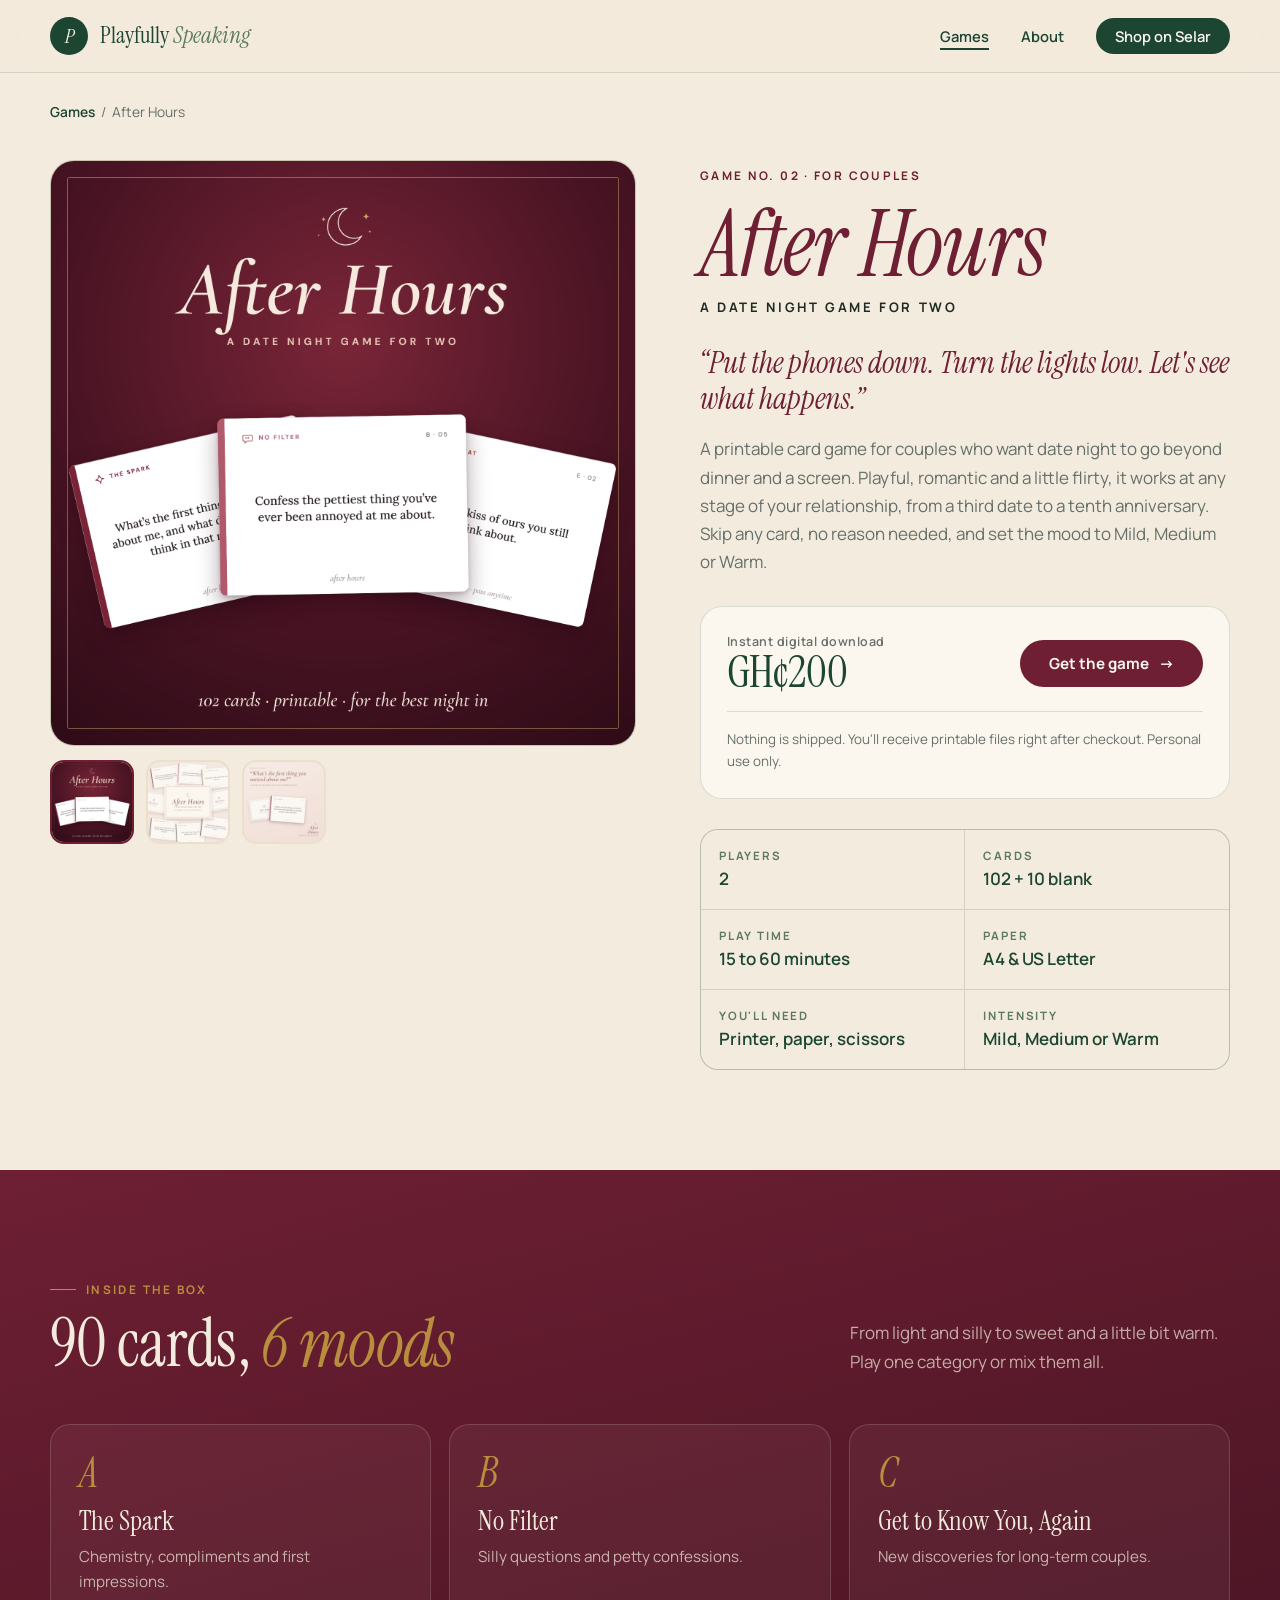
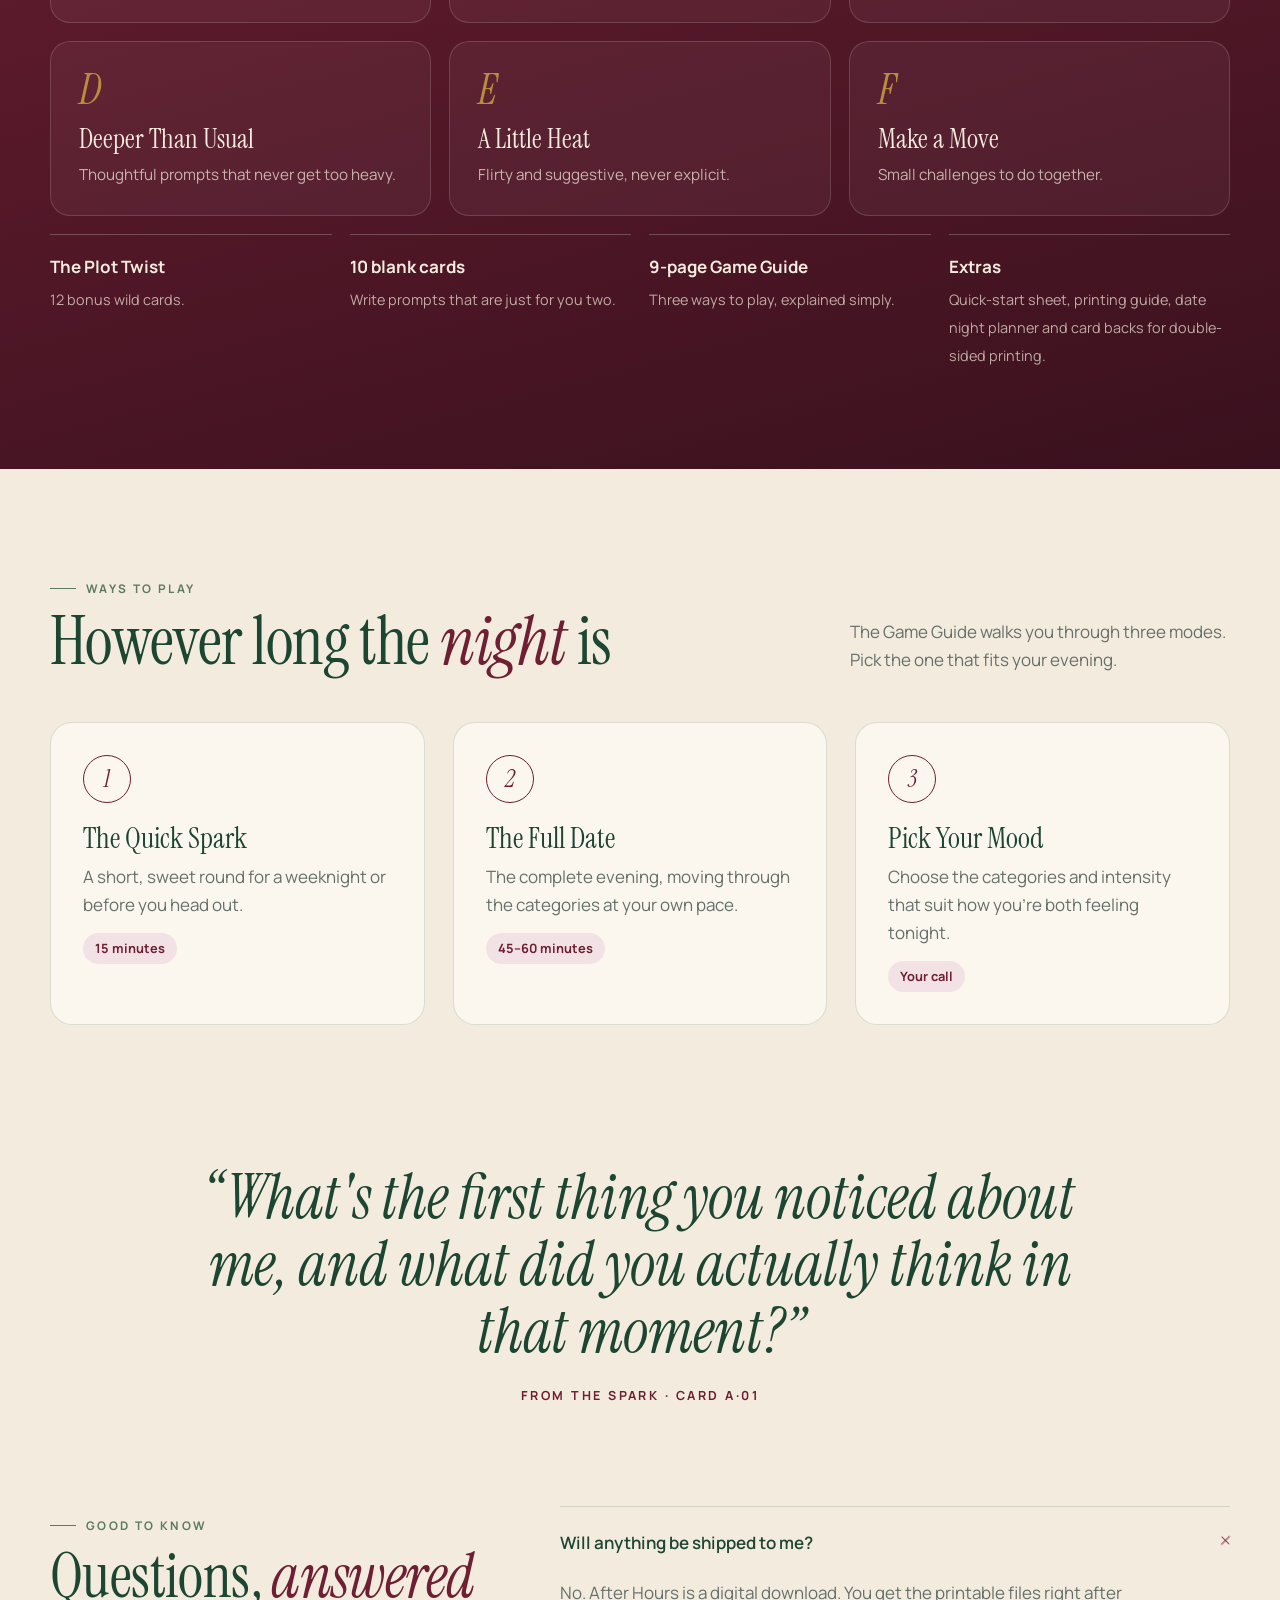
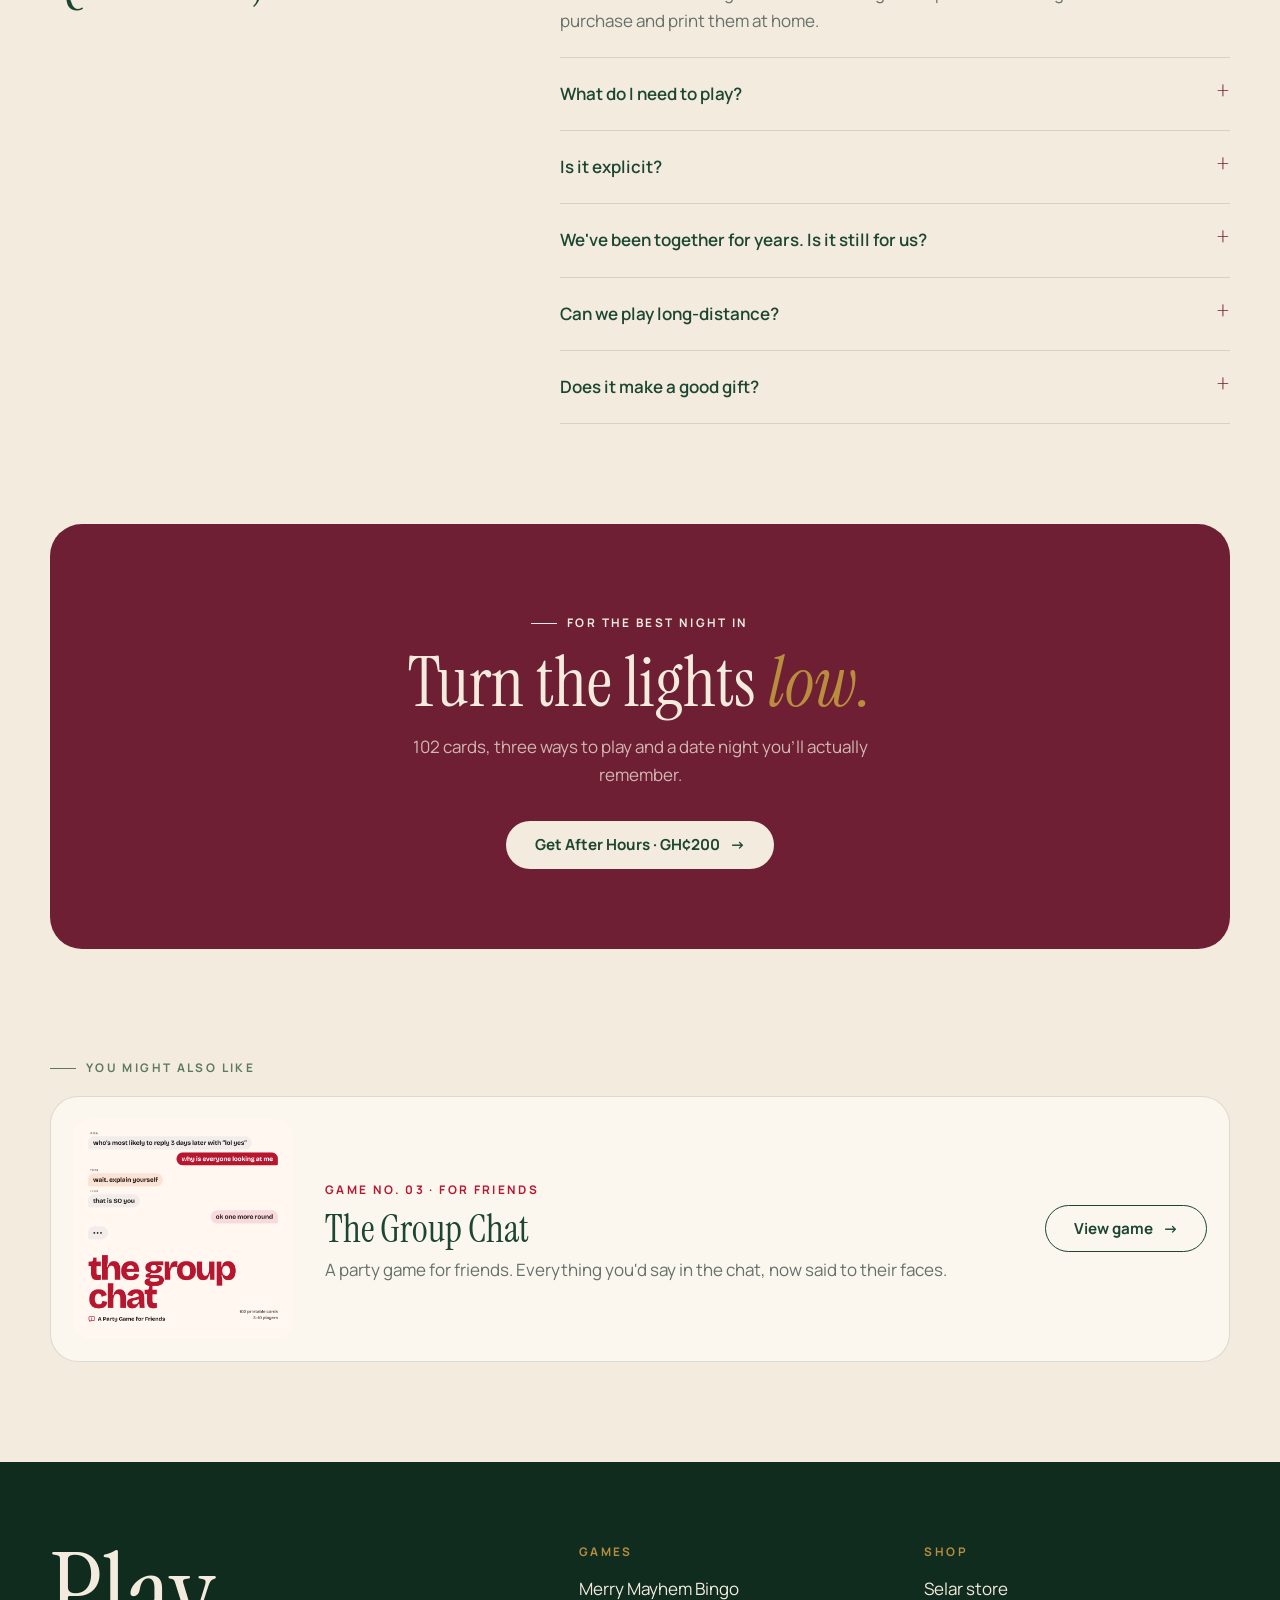
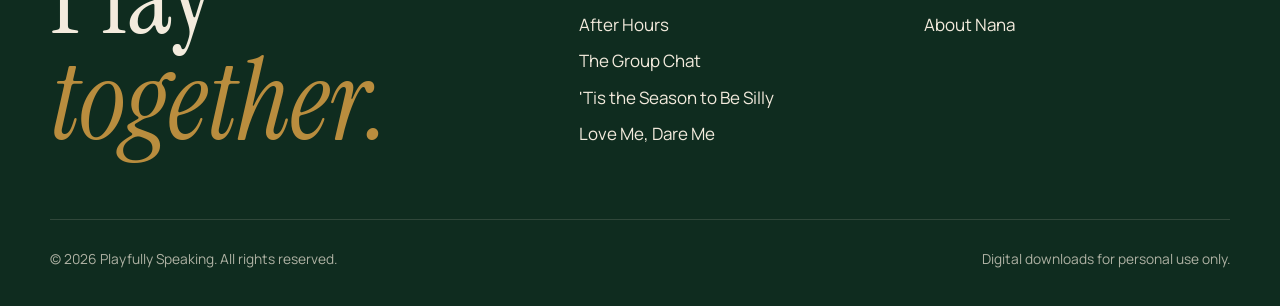
==== commit aaca2ffe: "Add 'Tis the Season to Be Silly and Love Me, Dare Me game pages Show all five games in a compact car" ====
--- a/games/after-hours.html
+++ b/games/after-hours.html
@@ -173,6 +173,8 @@
             <li><a href="merry-mayhem-bingo.html">Merry Mayhem Bingo</a></li>
             <li><a href="after-hours.html">After Hours</a></li>
             <li><a href="the-group-chat.html">The Group Chat</a></li>
+            <li><a href="tis-the-season-to-be-silly.html">'Tis the Season to Be Silly</a></li>
+            <li><a href="love-me-dare-me.html">Love Me, Dare Me</a></li>
           </ul>
         </div>
         <div>
--- a/assets/styles.css
+++ b/assets/styles.css
@@ -19,6 +19,8 @@
 .theme-bingo { --accent: #a3263a; --accent-soft: #f5e1e3; }
 .theme-afterhours { --accent: #6e1f33; --accent-soft: #f3e2e5; }
 .theme-groupchat { --accent: #b8172f; --accent-soft: #f9e1e4; }
+.theme-silly { --accent: #a8203a; --accent-soft: #f7e0e4; }
+.theme-lovemedareme { --accent: #9b1b45; --accent-soft: #f8e1e9; }
 
 * { box-sizing: border-box; margin: 0; padding: 0; }
 body {
@@ -28,7 +30,7 @@
   font-size: 17px;
   line-height: 1.65;
   -webkit-font-smoothing: antialiased;
-  overflow-x: hidden;
+  overflow-x: clip;
 }
 img { max-width: 100%; display: block; -webkit-user-drag: none; user-select: none; -webkit-user-select: none; }
 svg { user-select: none; -webkit-user-select: none; }
@@ -99,7 +101,7 @@
 .hero-stats { display: flex; gap: 36px; margin-top: 52px; padding-top: 28px; border-top: 1px solid var(--line); flex-wrap: wrap; }
 .hero-stats div { font-size: .85rem; color: var(--muted); }
 .hero-stats strong { display: block; font: 2.2rem/1 var(--display); color: var(--forest); margin-bottom: 4px; }
-.hero-stack { position: relative; aspect-ratio: 1 / 1.05; }
+.hero-stack { position: relative; aspect-ratio: 1 / 1.05; width: 100%; max-width: 420px; justify-self: center; }
 .hero-stack a { position: absolute; width: 68%; border-radius: 18px; overflow: hidden; box-shadow: 0 30px 60px -30px rgba(15, 44, 31, .55); }
 .hero-stack a:first-child { top: 0; left: 0; transform: rotate(-6deg); }
 .hero-stack a:last-child { bottom: 0; right: 0; transform: rotate(5deg); }
@@ -112,29 +114,27 @@
 .hero-stack .sticker b { display: block; font: 2.2rem/1 var(--display); letter-spacing: 0; text-transform: none; }
 
 /* Game cards (collection) */
-.collection { display: grid; grid-template-columns: repeat(3, 1fr); gap: 24px; }
+.collection { display: grid; grid-template-columns: repeat(5, 1fr); gap: 16px; }
 .game-card {
   display: flex; flex-direction: column; background: var(--cream); border: 1px solid var(--line);
-  border-radius: 28px; overflow: hidden; text-decoration: none;
-}
-.game-card:hover { box-shadow: 0 40px 70px -40px rgba(15, 44, 31, .5); }
-.game-card .media { aspect-ratio: 1 / 1; overflow: hidden; background: var(--paper-2); }
+  border-radius: 20px; padding: 10px; text-decoration: none;
+}
+.game-card:hover { border-color: var(--accent); }
+.game-card .media { aspect-ratio: 1 / 1; border-radius: 14px; overflow: hidden; background: var(--paper-2); }
 .game-card .media img { width: 100%; height: 100%; object-fit: cover; }
-.game-card .body { padding: 28px 30px 32px; display: flex; flex-direction: column; gap: 6px; flex: 1; }
-.game-card .no { font-size: .74rem; font-weight: 700; letter-spacing: .2em; text-transform: uppercase; color: var(--accent); }
-.game-card h3 { font: 2.2rem/1 var(--display); color: var(--forest); margin-top: 4px; }
-.game-card .sub { color: var(--muted); }
-.game-card .foot { display: flex; justify-content: space-between; align-items: center; margin-top: auto; padding-top: 22px; border-top: 1px solid var(--line); }
-.game-card .price { font: 1.6rem/1 var(--display); color: var(--forest); }
-.game-card .go { font-weight: 700; font-size: .9rem; color: var(--accent); }
-.chips { display: flex; flex-wrap: wrap; gap: 8px; margin: 14px 0 4px; }
-.chips span { font-size: .8rem; font-weight: 600; padding: 6px 12px; border-radius: 999px; background: var(--accent-soft); color: var(--accent); }
-.next-game {
-  grid-column: 1 / -1; display: flex; align-items: center; justify-content: space-between; gap: 24px; flex-wrap: wrap;
-  border: 1.5px dashed rgba(28, 69, 50, .35); border-radius: 28px; padding: 34px 38px;
-}
-.next-game h3 { font: 2rem/1.1 var(--display); color: var(--forest); }
-.next-game p { color: var(--muted); }
+.game-card .body { padding: 14px 8px 6px; display: flex; flex-direction: column; gap: 4px; flex: 1; }
+.game-card .meta { margin-bottom: 14px; }
+.game-card .no { font-size: .66rem; font-weight: 700; letter-spacing: .16em; text-transform: uppercase; color: var(--accent); }
+.game-card h3 { font: 1.35rem/1.1 var(--display); color: var(--forest); }
+.game-card .meta { font-size: .84rem; color: var(--muted); }
+.game-card .foot { display: flex; justify-content: space-between; align-items: center; margin-top: auto; padding-top: 12px; border-top: 1px solid var(--line); }
+.game-card .price { font: 1.25rem/1 var(--display); color: var(--forest); }
+.game-card .go { font-weight: 700; font-size: .8rem; color: var(--accent); }
+.game-card--next { background: transparent; border-style: dashed; border-color: rgba(28, 69, 50, .3); }
+.game-card--next .media { display: grid; place-items: center; background: transparent; border: 1.5px dashed rgba(28, 69, 50, .25); }
+.game-card--next .media span { font: italic 2rem/1.05 var(--display); color: var(--moss); text-align: center; }
+.game-card--next .no, .game-card--next .go { color: var(--moss); }
+.game-card--next .price { font-style: italic; color: var(--moss); }
 
 /* Pillars */
 .pillars { display: grid; grid-template-columns: repeat(3, 1fr); gap: 0; border-top: 1px solid var(--line); }
@@ -164,7 +164,7 @@
 .cta-band p { color: rgba(243, 235, 221, .75); max-width: 520px; margin: 0 auto 32px; }
 .cta-band .btn-primary { background: var(--paper); color: var(--forest); }
 .cta-band .btn-primary:hover { background: var(--cream); }
-.theme-bingo .cta-band, .theme-afterhours .cta-band, .theme-groupchat .cta-band { background: var(--accent); }
+.theme-bingo .cta-band, .theme-afterhours .cta-band, .theme-groupchat .cta-band, .theme-silly .cta-band, .theme-lovemedareme .cta-band { background: var(--accent); }
 
 /* Footer */
 .site-footer { background: var(--forest-ink); color: rgba(243, 235, 221, .7); padding: 80px 0 36px; margin-top: 100px; }
@@ -211,6 +211,8 @@
 .inside { background: var(--forest); color: var(--paper); }
 .theme-afterhours .inside { background: linear-gradient(165deg, #6e1f33, #3a111e); }
 .theme-groupchat .inside { background: linear-gradient(165deg, #b8172f, #7a0e1f); }
+.theme-silly .inside { background: linear-gradient(165deg, #b3283e, #6f1222); }
+.theme-lovemedareme .inside { background: linear-gradient(165deg, #8c1a3c, #430b1d); }
 .inside .kicker { color: var(--gold); }
 .inside .section-head h2 { color: var(--paper); }
 .inside .section-head p { color: rgba(243, 235, 221, .7); }
@@ -264,7 +266,7 @@
 /* Responsive */
 @media (max-width: 980px) {
   .hero-grid, .about-grid, .product-grid, .faq-grid { grid-template-columns: 1fr; gap: 48px; }
-  .hero-stack { max-width: 520px; width: 100%; margin-inline: auto; }
+  .hero-stack { max-width: 330px; margin-inline: auto; }
   .gallery { position: static; }
   .tiles, .steps { grid-template-columns: 1fr 1fr; }
   .bonus { grid-template-columns: 1fr 1fr; }
@@ -289,13 +291,12 @@
   .menu li:last-child { padding-top: 16px; }
   .menu-toggle[aria-expanded="true"] span:first-child { transform: translateY(3.25px) rotate(45deg); }
   .menu-toggle[aria-expanded="true"] span:last-child { transform: translateY(-3.25px) rotate(-45deg); }
-  .collection, .tiles, .steps, .bonus { grid-template-columns: 1fr; }
+  .tiles, .steps, .bonus { grid-template-columns: 1fr; }
   .hero { padding: 40px 0 72px; }
   .specs { grid-template-columns: 1fr; }
   .sticky-buy { display: flex; }
   .more { grid-template-columns: 1fr; }
   .more img { max-width: 200px; }
-  .next-game { padding: 28px 24px; }
   .site-footer { margin-top: 72px; }
 }
 
@@ -339,12 +340,45 @@
 /* Three-game collection and four-mode games */
 .steps-4 { grid-template-columns: repeat(4, 1fr); }
 @media (max-width: 980px) {
-  .collection { grid-template-columns: repeat(2, 1fr); }
   .steps-4 { grid-template-columns: 1fr 1fr; }
 }
 @media (max-width: 760px) {
-  .collection, .steps-4 { grid-template-columns: 1fr; }
+  .steps-4 { grid-template-columns: 1fr; }
 }
 
 /* The site is intentionally still: no animations or transitions anywhere */
 *, *::before, *::after { animation: none !important; transition: none !important; }
+
+/* Lock the page in place: no sideways scrolling and no elastic bounce at the edges */
+html, body { overscroll-behavior: none; max-width: 100%; }
+html { overflow-x: clip; }
+@supports not (overflow: clip) { html, body { overflow-x: hidden; } }
+
+/* Game cards: 5 across on desktop, compact rows on tablets (2 per row) and phones (1 per row) */
+@media (max-width: 1100px) {
+  .collection { grid-template-columns: repeat(2, 1fr); gap: 12px; }
+  .game-card { flex-direction: row; gap: 4px; }
+  .game-card .media { width: 112px; flex: none; align-self: flex-start; }
+  .game-card .body { padding: 4px 6px 2px 12px; }
+  .game-card .meta { margin-bottom: 8px; }
+  .game-card .foot { padding-top: 8px; }
+  .game-card--next .media span { font-size: 1.2rem; }
+}
+@media (max-width: 560px) { .collection { grid-template-columns: 1fr; } }
+
+/* Smaller hero cards on phones */
+@media (max-width: 560px) {
+  .hero-stack { max-width: 280px; }
+  .hero-stack a { border-radius: 12px; }
+  .hero-stack .sticker { width: 78px; height: 78px; font-size: .56rem; box-shadow: 0 0 0 4px var(--paper); }
+  .hero-stack .sticker b { font-size: 1.45rem; }
+}
+
+/* Eight-tile grid (e.g. seven card types plus blanks) */
+.tiles-4 { grid-template-columns: repeat(4, 1fr); }
+@media (max-width: 980px) { .tiles-4 { grid-template-columns: 1fr 1fr; } }
+@media (max-width: 560px) { .tiles-4 { grid-template-columns: 1fr; } }
+
+/* Struck-through original price and tile subtitles */
+s.was { font-size: .62em; color: var(--muted); margin-left: 6px; text-decoration-thickness: 1px; }
+.tile-sub { font-style: italic; color: rgba(243, 235, 221, .65); font-size: .8em; }
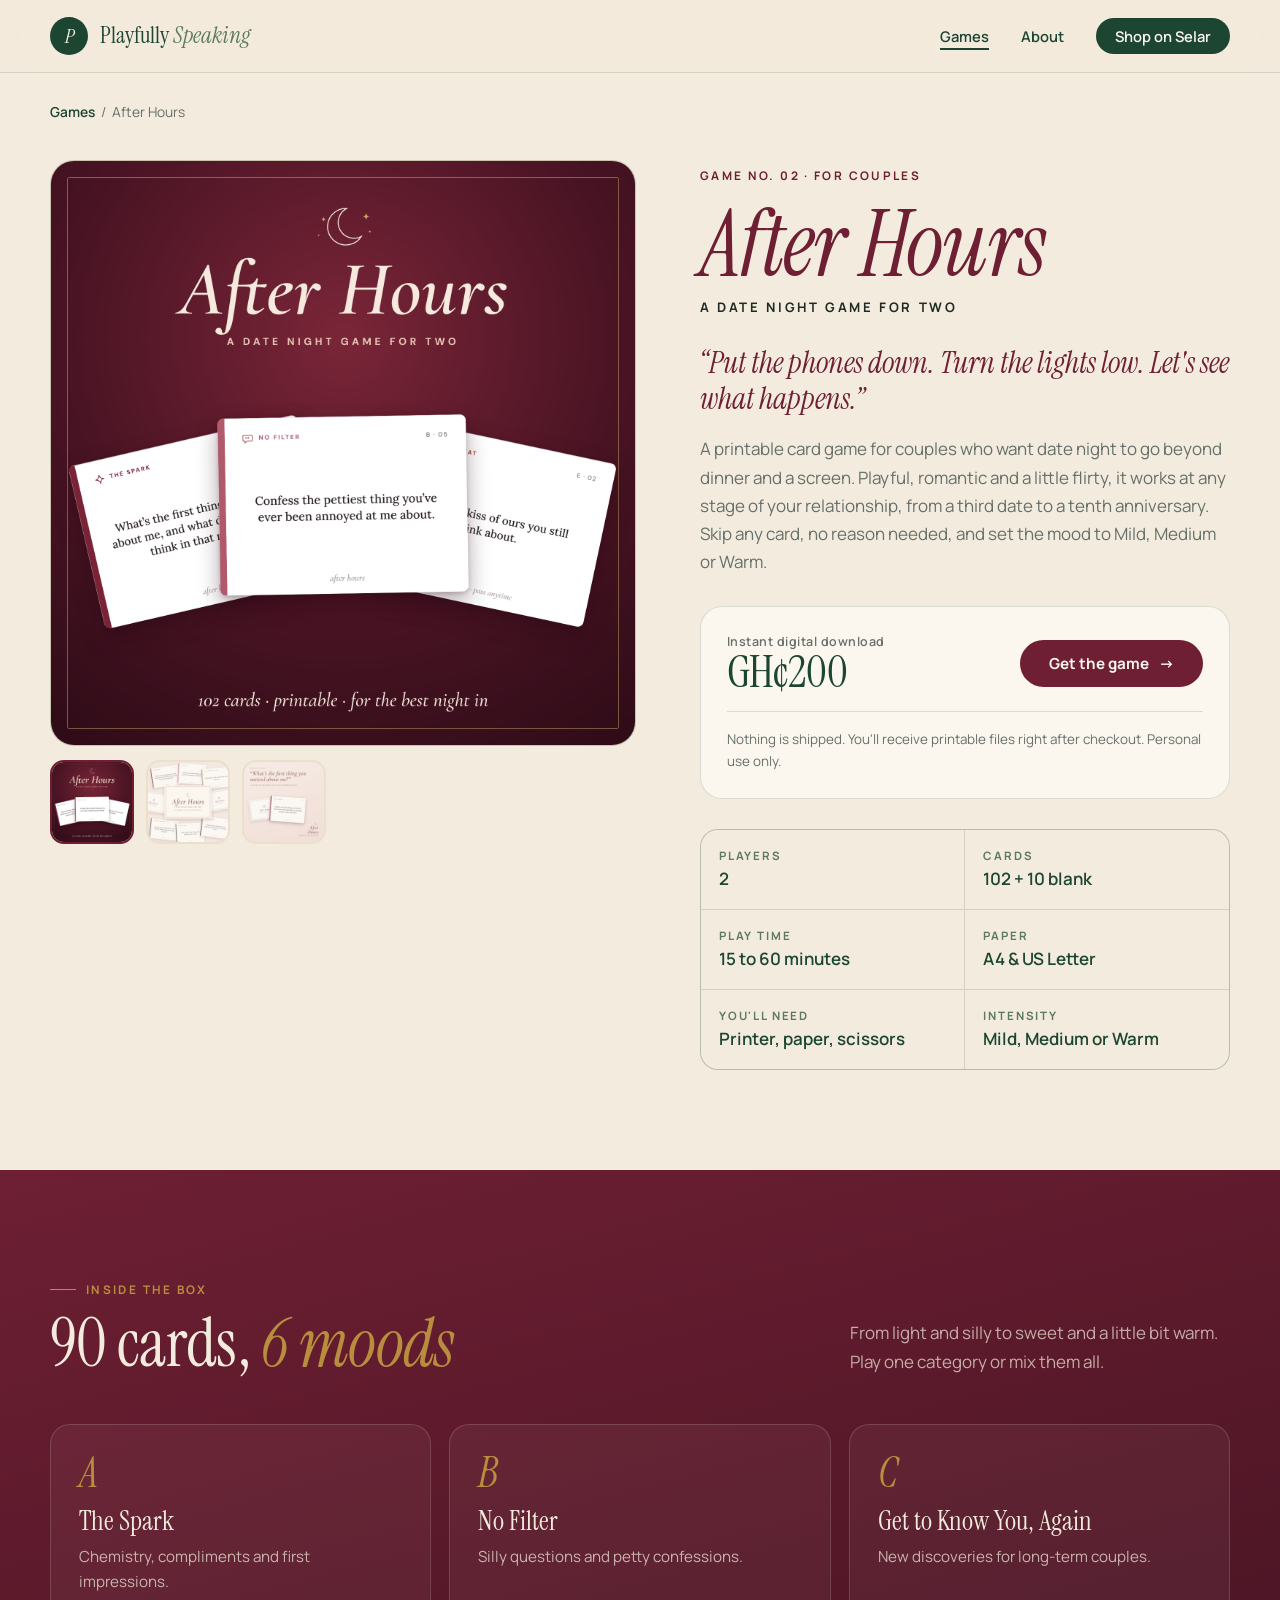
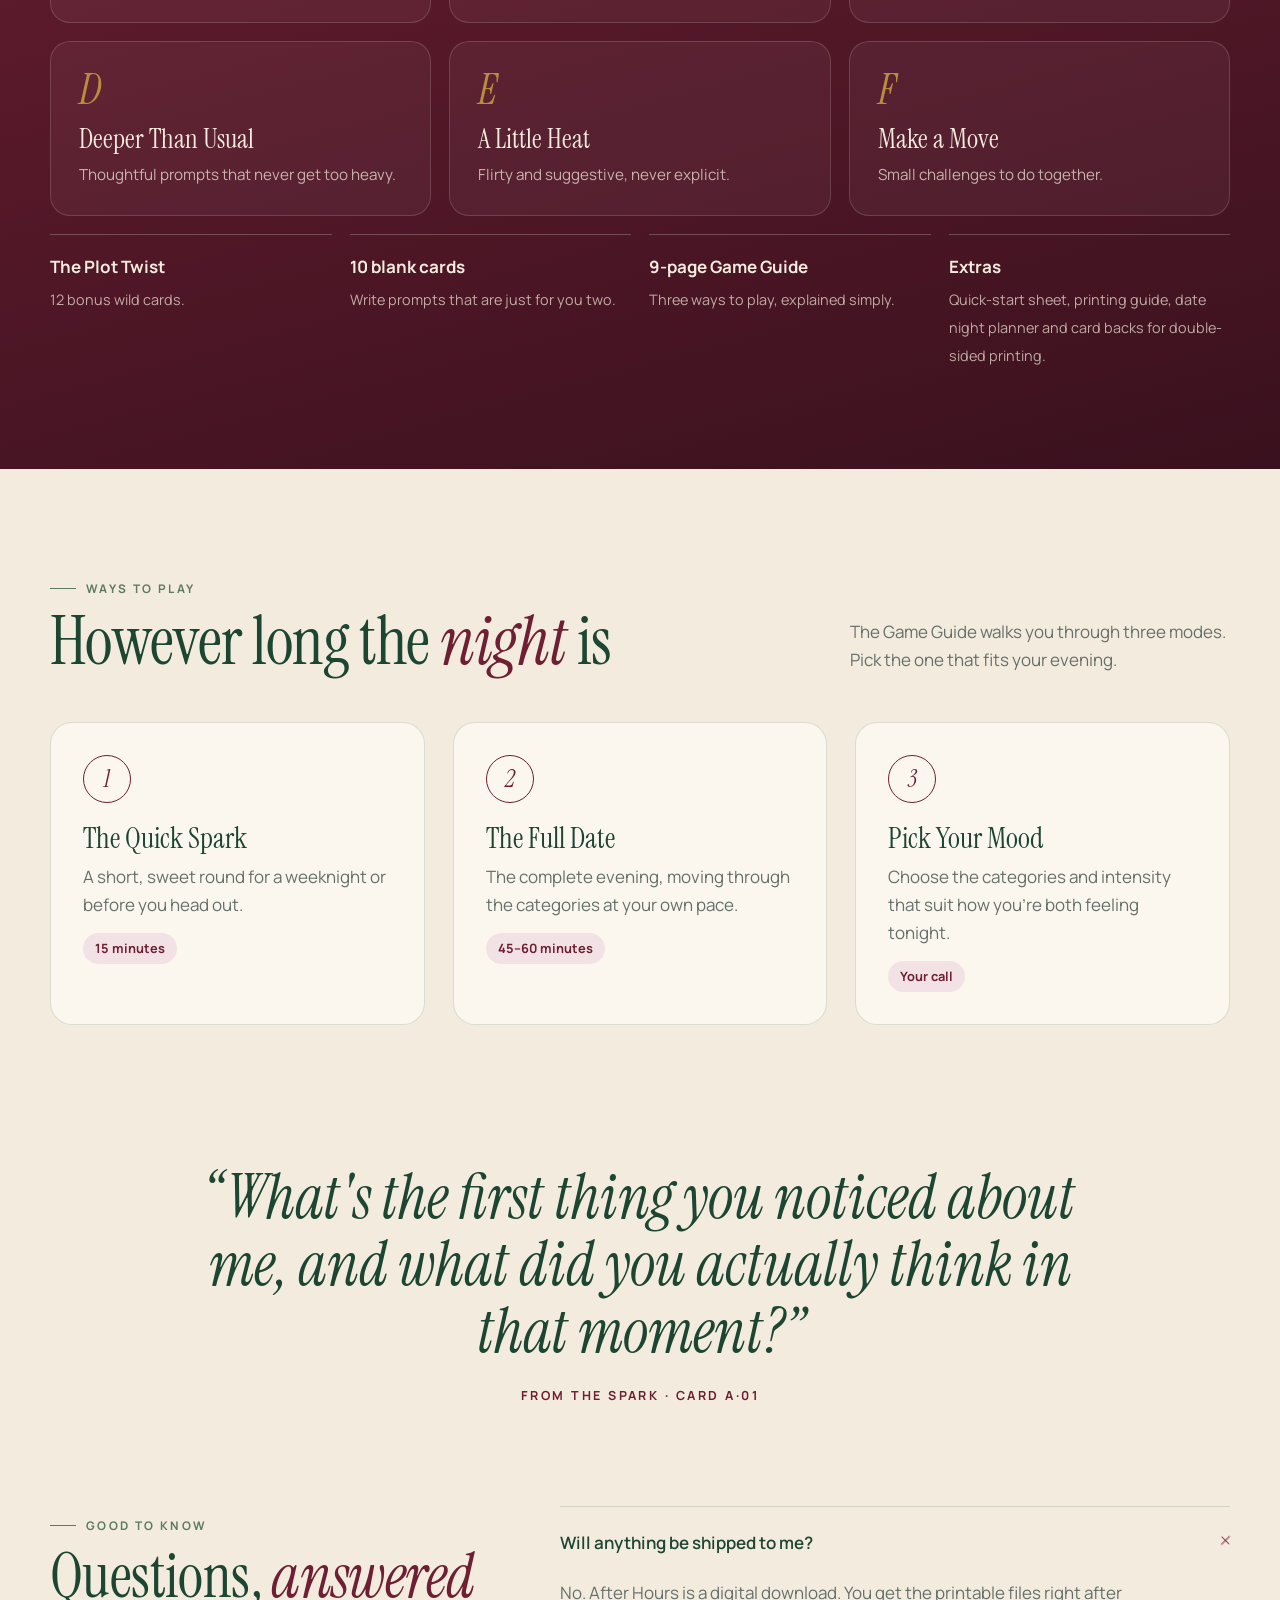
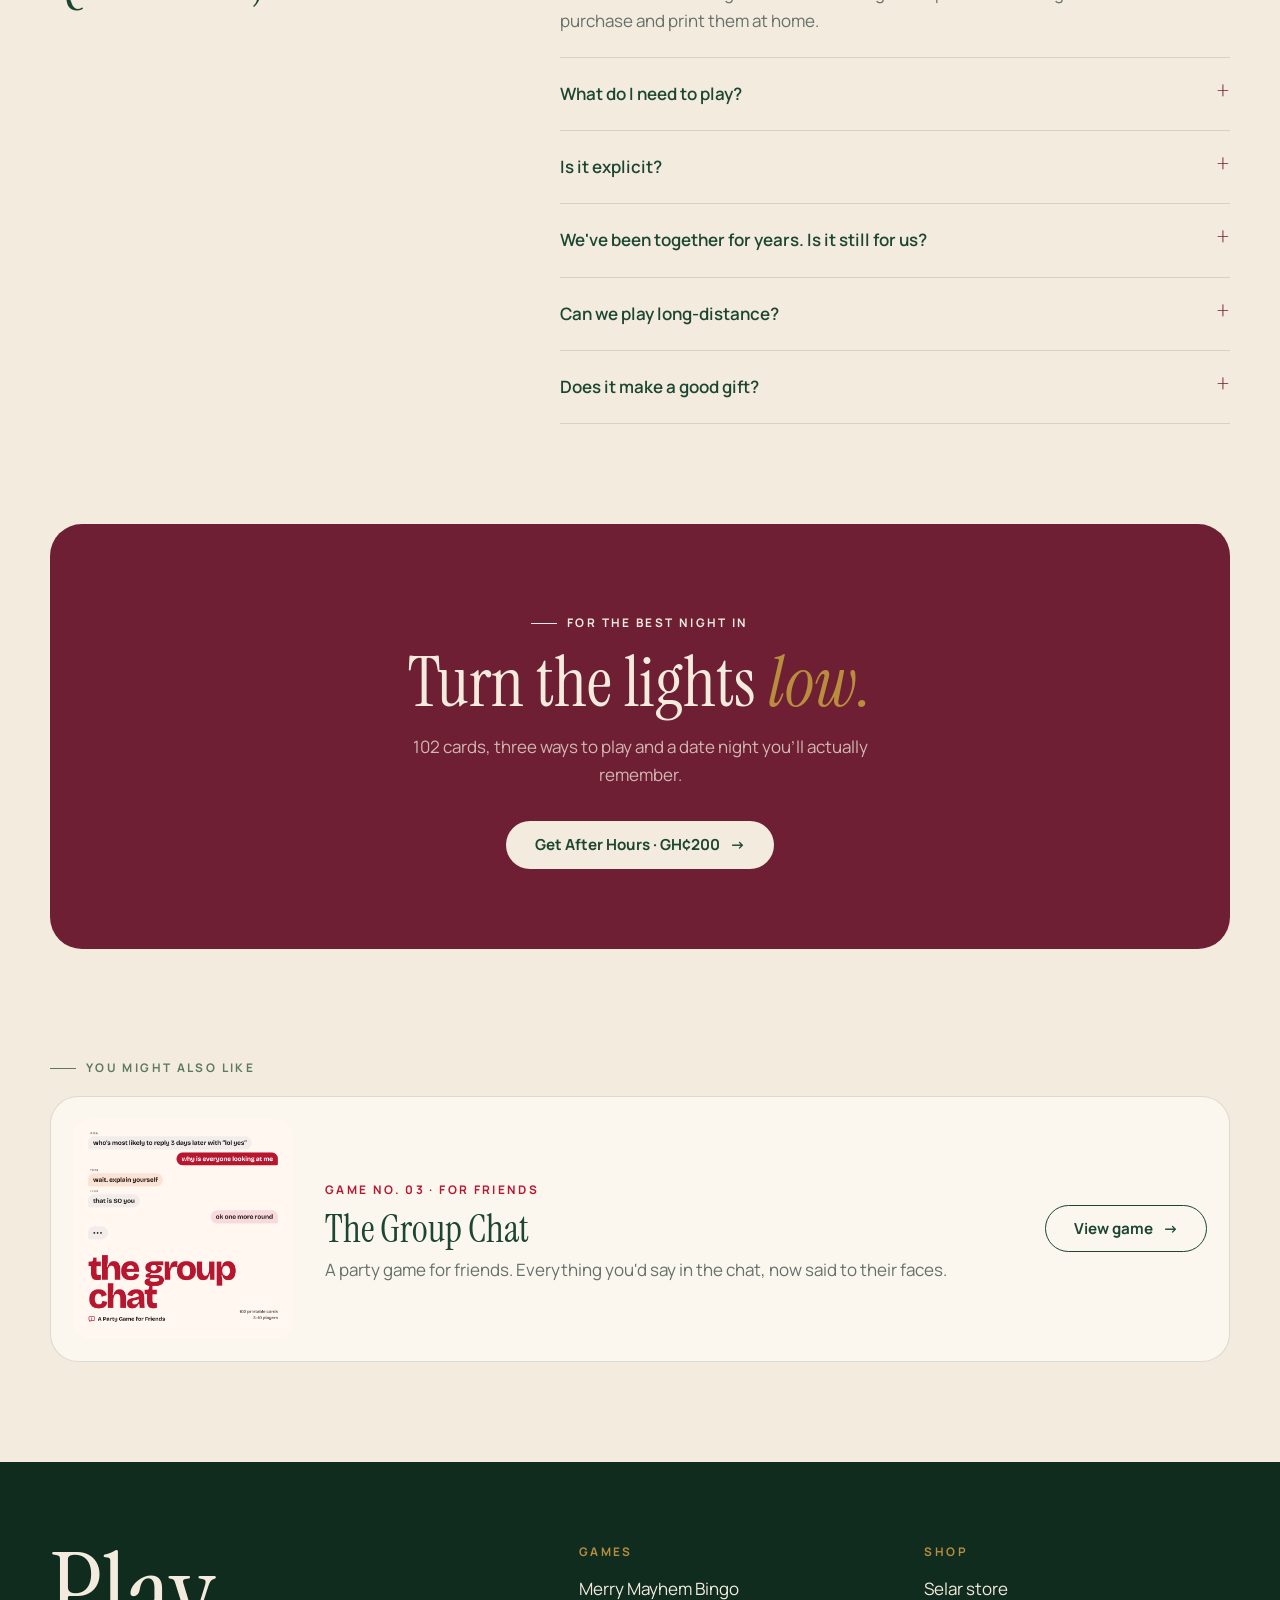
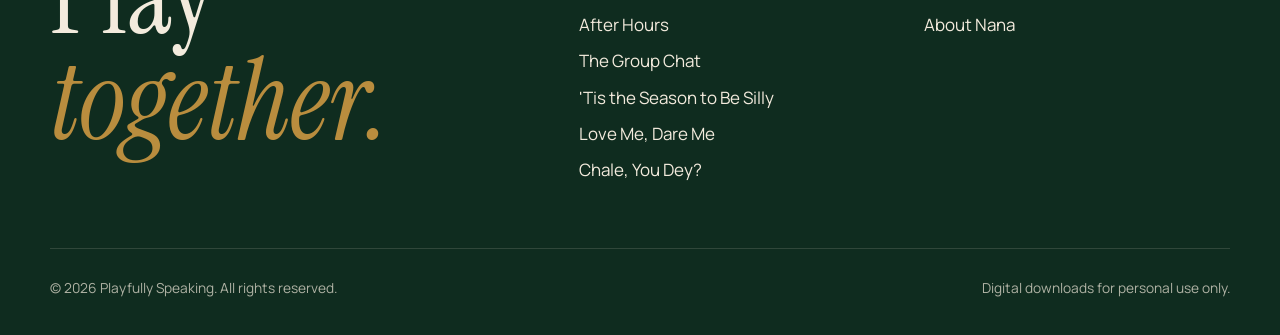
==== commit 48d248c2: "Add Chale, You Dey? game page and turn the homepage games into a carousel - New page for Chale, You " ====
--- a/games/after-hours.html
+++ b/games/after-hours.html
@@ -175,6 +175,7 @@
             <li><a href="the-group-chat.html">The Group Chat</a></li>
             <li><a href="tis-the-season-to-be-silly.html">'Tis the Season to Be Silly</a></li>
             <li><a href="love-me-dare-me.html">Love Me, Dare Me</a></li>
+            <li><a href="chale-you-dey.html">Chale, You Dey?</a></li>
           </ul>
         </div>
         <div>
--- a/assets/styles.css
+++ b/assets/styles.css
@@ -21,6 +21,7 @@
 .theme-groupchat { --accent: #b8172f; --accent-soft: #f9e1e4; }
 .theme-silly { --accent: #a8203a; --accent-soft: #f7e0e4; }
 .theme-lovemedareme { --accent: #9b1b45; --accent-soft: #f8e1e9; }
+.theme-chale { --accent: #006b3f; --accent-soft: #e0efe6; }
 
 * { box-sizing: border-box; margin: 0; padding: 0; }
 body {
@@ -114,7 +115,25 @@
 .hero-stack .sticker b { display: block; font: 2.2rem/1 var(--display); letter-spacing: 0; text-transform: none; }
 
 /* Game cards (collection) */
-.collection { display: grid; grid-template-columns: repeat(5, 1fr); gap: 16px; }
+.collection-carousel { max-width: 900px; margin-inline: auto; }
+.collection {
+  --gap: 16px;
+  display: flex; gap: var(--gap); overflow-x: auto;
+  scroll-snap-type: x mandatory; scroll-behavior: smooth;
+  overscroll-behavior-x: contain; scrollbar-width: none;
+  padding: 2px 2px 24px;
+}
+.collection::-webkit-scrollbar { display: none; }
+.collection .game-card { flex: 0 0 calc((100% - 2 * var(--gap)) / 3); scroll-snap-align: start; }
+.collection-controls { display: flex; align-items: center; justify-content: center; gap: 20px; }
+.collection-arrow {
+  width: 46px; height: 46px; border-radius: 50%; border: 1px solid var(--forest);
+  background: var(--cream); color: var(--forest); font-size: 18px; cursor: pointer;
+}
+.collection-arrow:hover:not(:disabled) { background: var(--forest); color: var(--paper); }
+.collection-arrow:disabled { opacity: .35; cursor: default; }
+.collection-progress { width: min(220px, 40vw); height: 2px; background: var(--line); border-radius: 2px; overflow: hidden; }
+.collection-progress span { display: block; height: 100%; width: 0; background: var(--forest); }
 .game-card {
   display: flex; flex-direction: column; background: var(--cream); border: 1px solid var(--line);
   border-radius: 20px; padding: 10px; text-decoration: none;
@@ -164,7 +183,7 @@
 .cta-band p { color: rgba(243, 235, 221, .75); max-width: 520px; margin: 0 auto 32px; }
 .cta-band .btn-primary { background: var(--paper); color: var(--forest); }
 .cta-band .btn-primary:hover { background: var(--cream); }
-.theme-bingo .cta-band, .theme-afterhours .cta-band, .theme-groupchat .cta-band, .theme-silly .cta-band, .theme-lovemedareme .cta-band { background: var(--accent); }
+.theme-bingo .cta-band, .theme-afterhours .cta-band, .theme-groupchat .cta-band, .theme-silly .cta-band, .theme-lovemedareme .cta-band, .theme-chale .cta-band { background: var(--accent); }
 
 /* Footer */
 .site-footer { background: var(--forest-ink); color: rgba(243, 235, 221, .7); padding: 80px 0 36px; margin-top: 100px; }
@@ -213,6 +232,7 @@
 .theme-groupchat .inside { background: linear-gradient(165deg, #b8172f, #7a0e1f); }
 .theme-silly .inside { background: linear-gradient(165deg, #b3283e, #6f1222); }
 .theme-lovemedareme .inside { background: linear-gradient(165deg, #8c1a3c, #430b1d); }
+.theme-chale .inside { background: linear-gradient(165deg, #006b3f, #00391f); }
 .inside .kicker { color: var(--gold); }
 .inside .section-head h2 { color: var(--paper); }
 .inside .section-head p { color: rgba(243, 235, 221, .7); }
@@ -354,17 +374,9 @@
 html { overflow-x: clip; }
 @supports not (overflow: clip) { html, body { overflow-x: hidden; } }
 
-/* Game cards: 5 across on desktop, compact rows on tablets (2 per row) and phones (1 per row) */
-@media (max-width: 1100px) {
-  .collection { grid-template-columns: repeat(2, 1fr); gap: 12px; }
-  .game-card { flex-direction: row; gap: 4px; }
-  .game-card .media { width: 112px; flex: none; align-self: flex-start; }
-  .game-card .body { padding: 4px 6px 2px 12px; }
-  .game-card .meta { margin-bottom: 8px; }
-  .game-card .foot { padding-top: 8px; }
-  .game-card--next .media span { font-size: 1.2rem; }
-}
-@media (max-width: 560px) { .collection { grid-template-columns: 1fr; } }
+/* Game cards: 3 visible on desktop, 2 on tablets and 1 on phones; the rest scroll sideways */
+@media (max-width: 860px) { .collection .game-card { flex-basis: calc((100% - var(--gap)) / 2); } }
+@media (max-width: 560px) { .collection-carousel { max-width: 340px; } .collection .game-card { flex-basis: 100%; } }
 
 /* Smaller hero cards on phones */
 @media (max-width: 560px) {
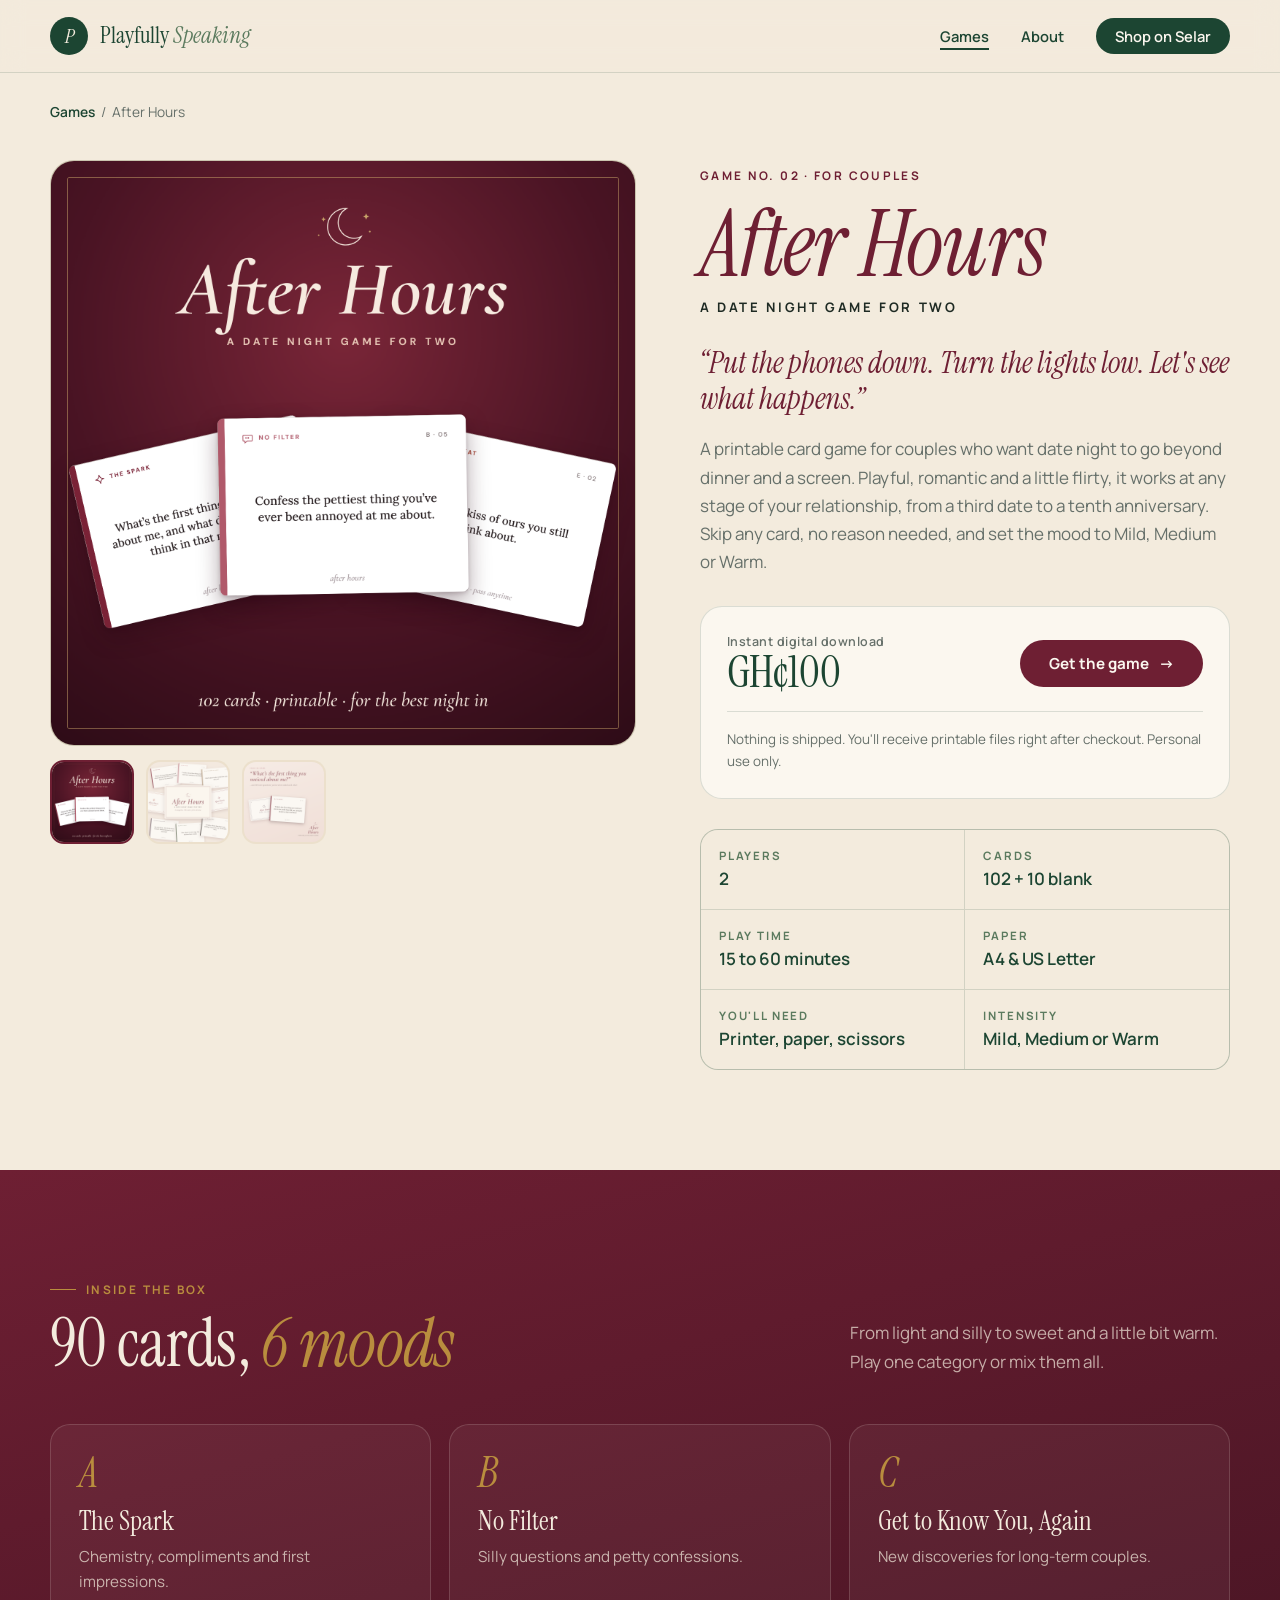
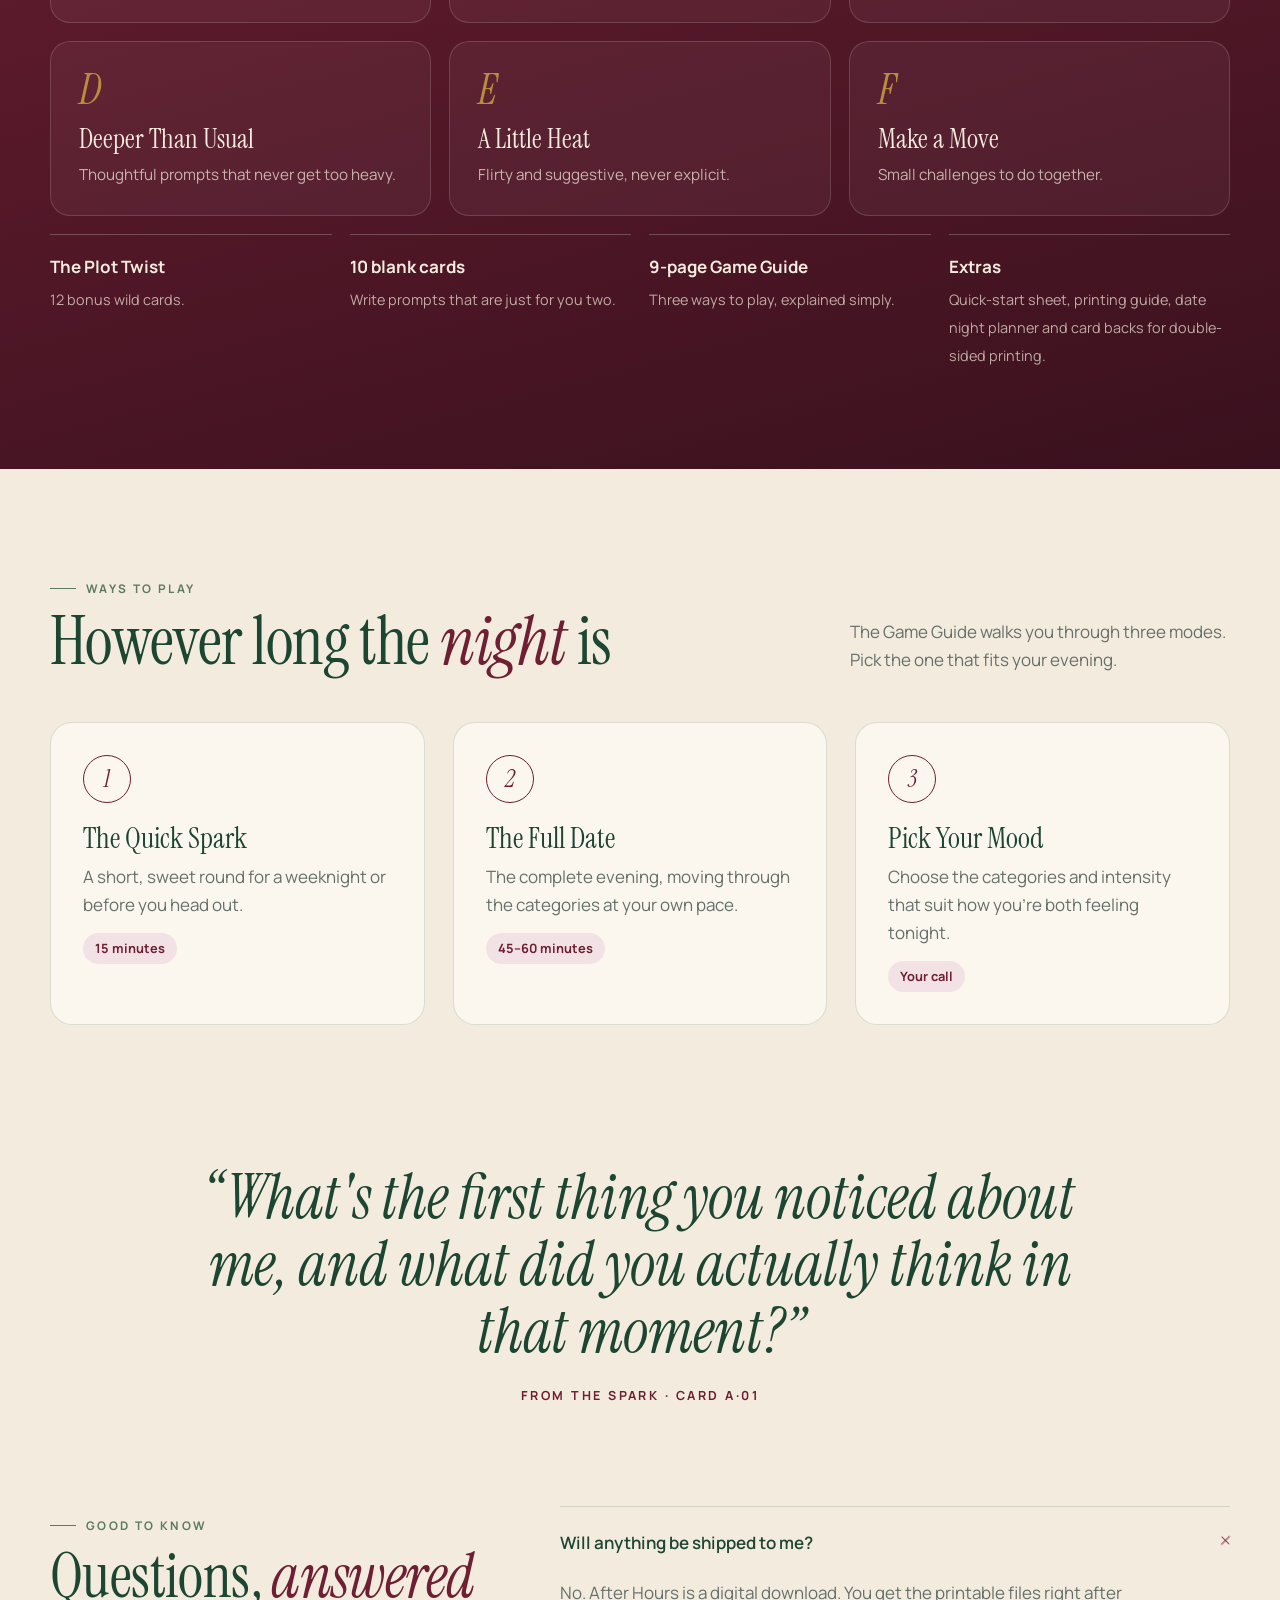
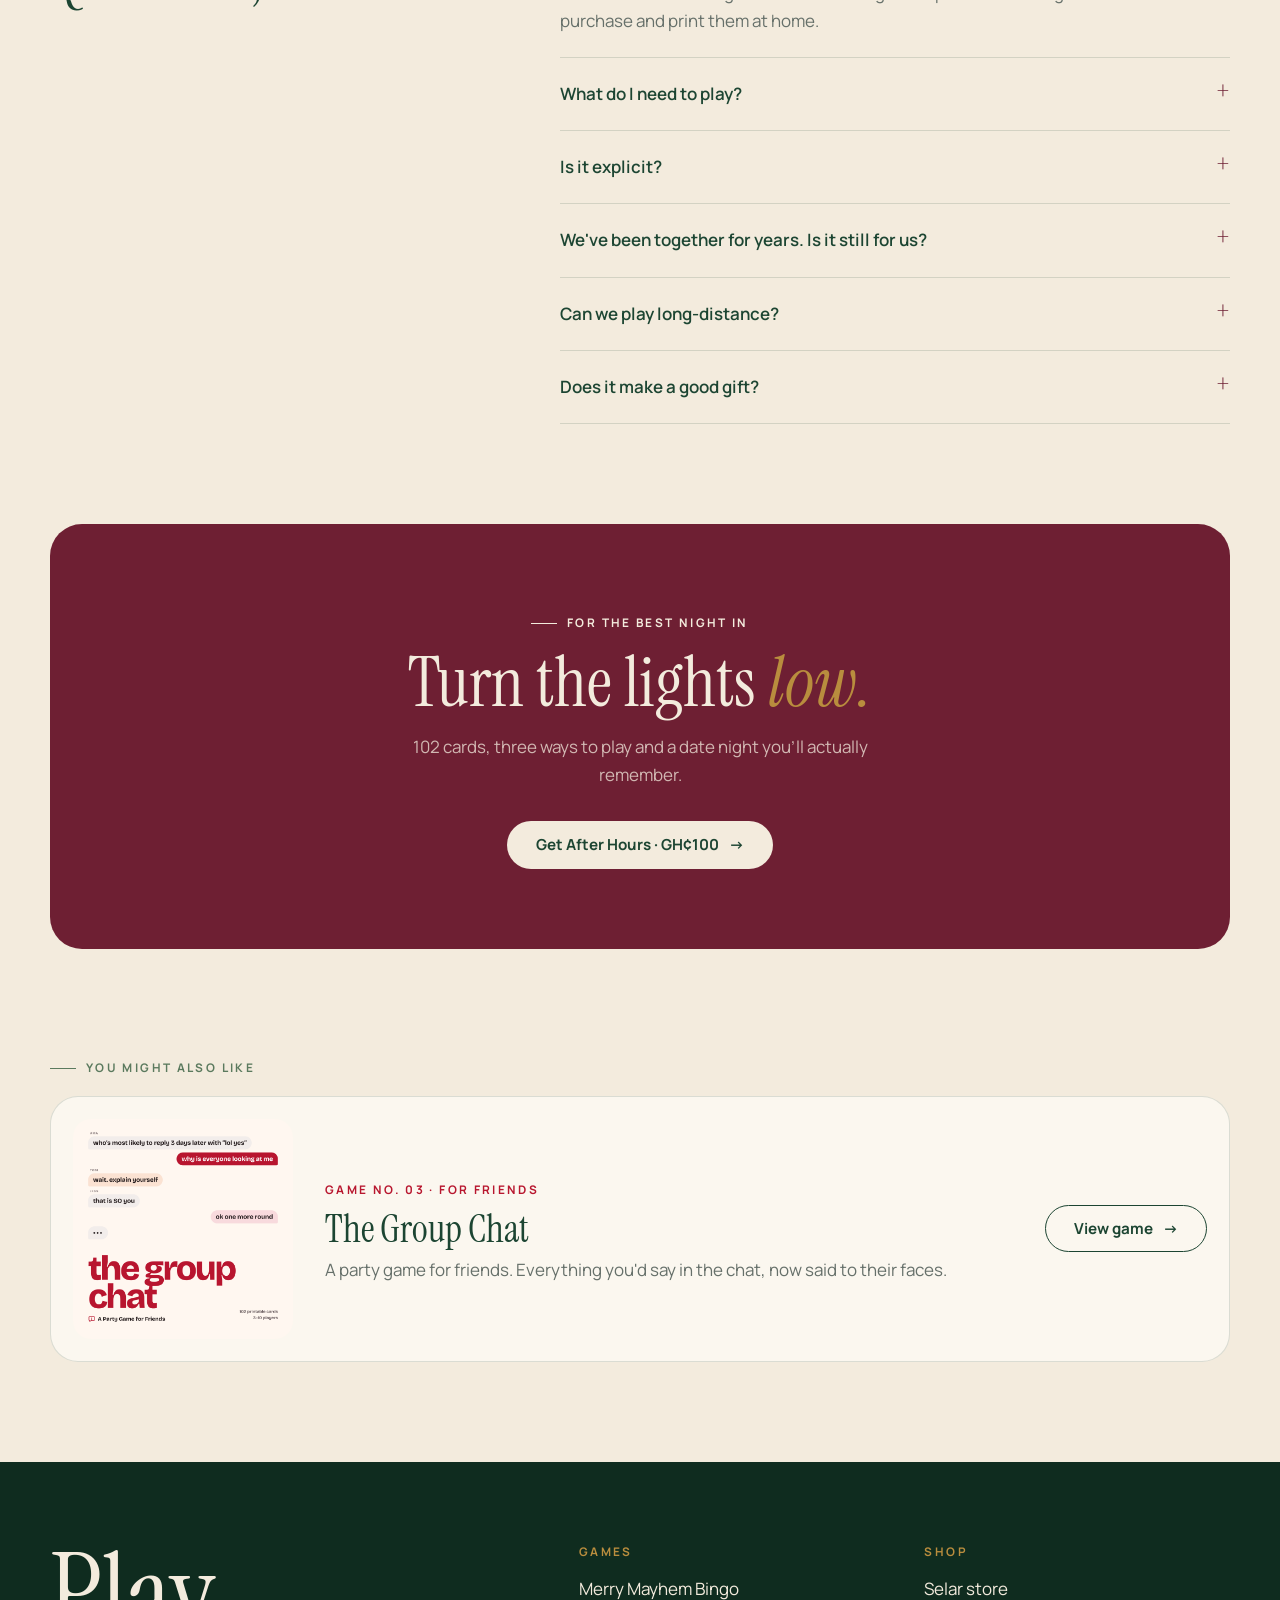
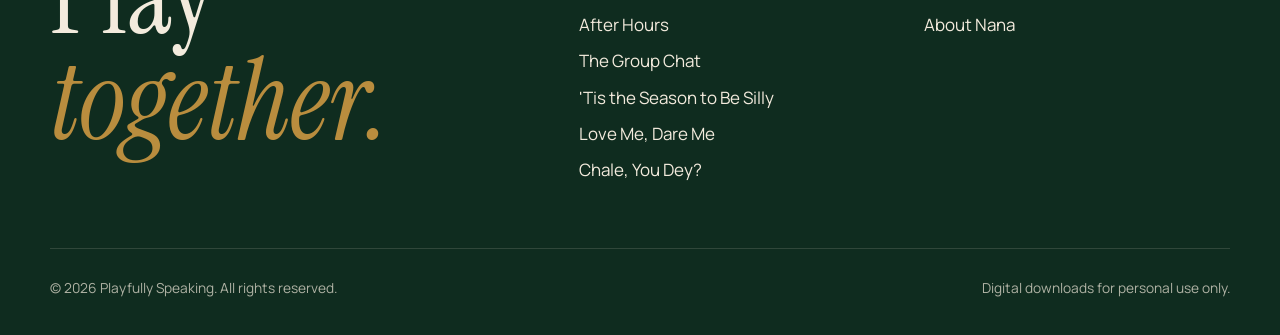
==== commit 313beb4c: "Update After Hours and The Group Chat prices to match Selar Co-Authored-By: Claude Opus 5.5 <noreply" ====
--- a/games/after-hours.html
+++ b/games/after-hours.html
@@ -51,7 +51,7 @@
 
           <div class="buy-box">
             <div class="row">
-              <div class="price"><small>Instant digital download</small>GH¢200</div>
+              <div class="price"><small>Instant digital download</small>GH¢100</div>
               <a class="btn btn-accent" href="https://selar.com/4u817oo1m8" target="_blank" rel="noopener">Get the game <span class="arrow">→</span></a>
             </div>
             <p class="note">Nothing is shipped. You'll receive printable files right after checkout. Personal use only.</p>
@@ -142,7 +142,7 @@
           <span class="kicker" style="color:var(--paper)">For the best night in</span>
           <h2 style="margin-top:14px">Turn the lights <em>low.</em></h2>
           <p>102 cards, three ways to play and a date night you'll actually remember.</p>
-          <a class="btn btn-primary" href="https://selar.com/4u817oo1m8" target="_blank" rel="noopener">Get After Hours · GH¢200 <span class="arrow">→</span></a>
+          <a class="btn btn-primary" href="https://selar.com/4u817oo1m8" target="_blank" rel="noopener">Get After Hours · GH¢100 <span class="arrow">→</span></a>
         </div>
       </div>
     </section>
@@ -194,7 +194,7 @@
   </footer>
 
   <div class="sticky-buy">
-    <div><strong>After Hours</strong><span>GH¢200 · Instant download</span></div>
+    <div><strong>After Hours</strong><span>GH¢100 · Instant download</span></div>
     <a class="btn btn-accent btn-sm" href="https://selar.com/4u817oo1m8" target="_blank" rel="noopener">Get it</a>
   </div>
 
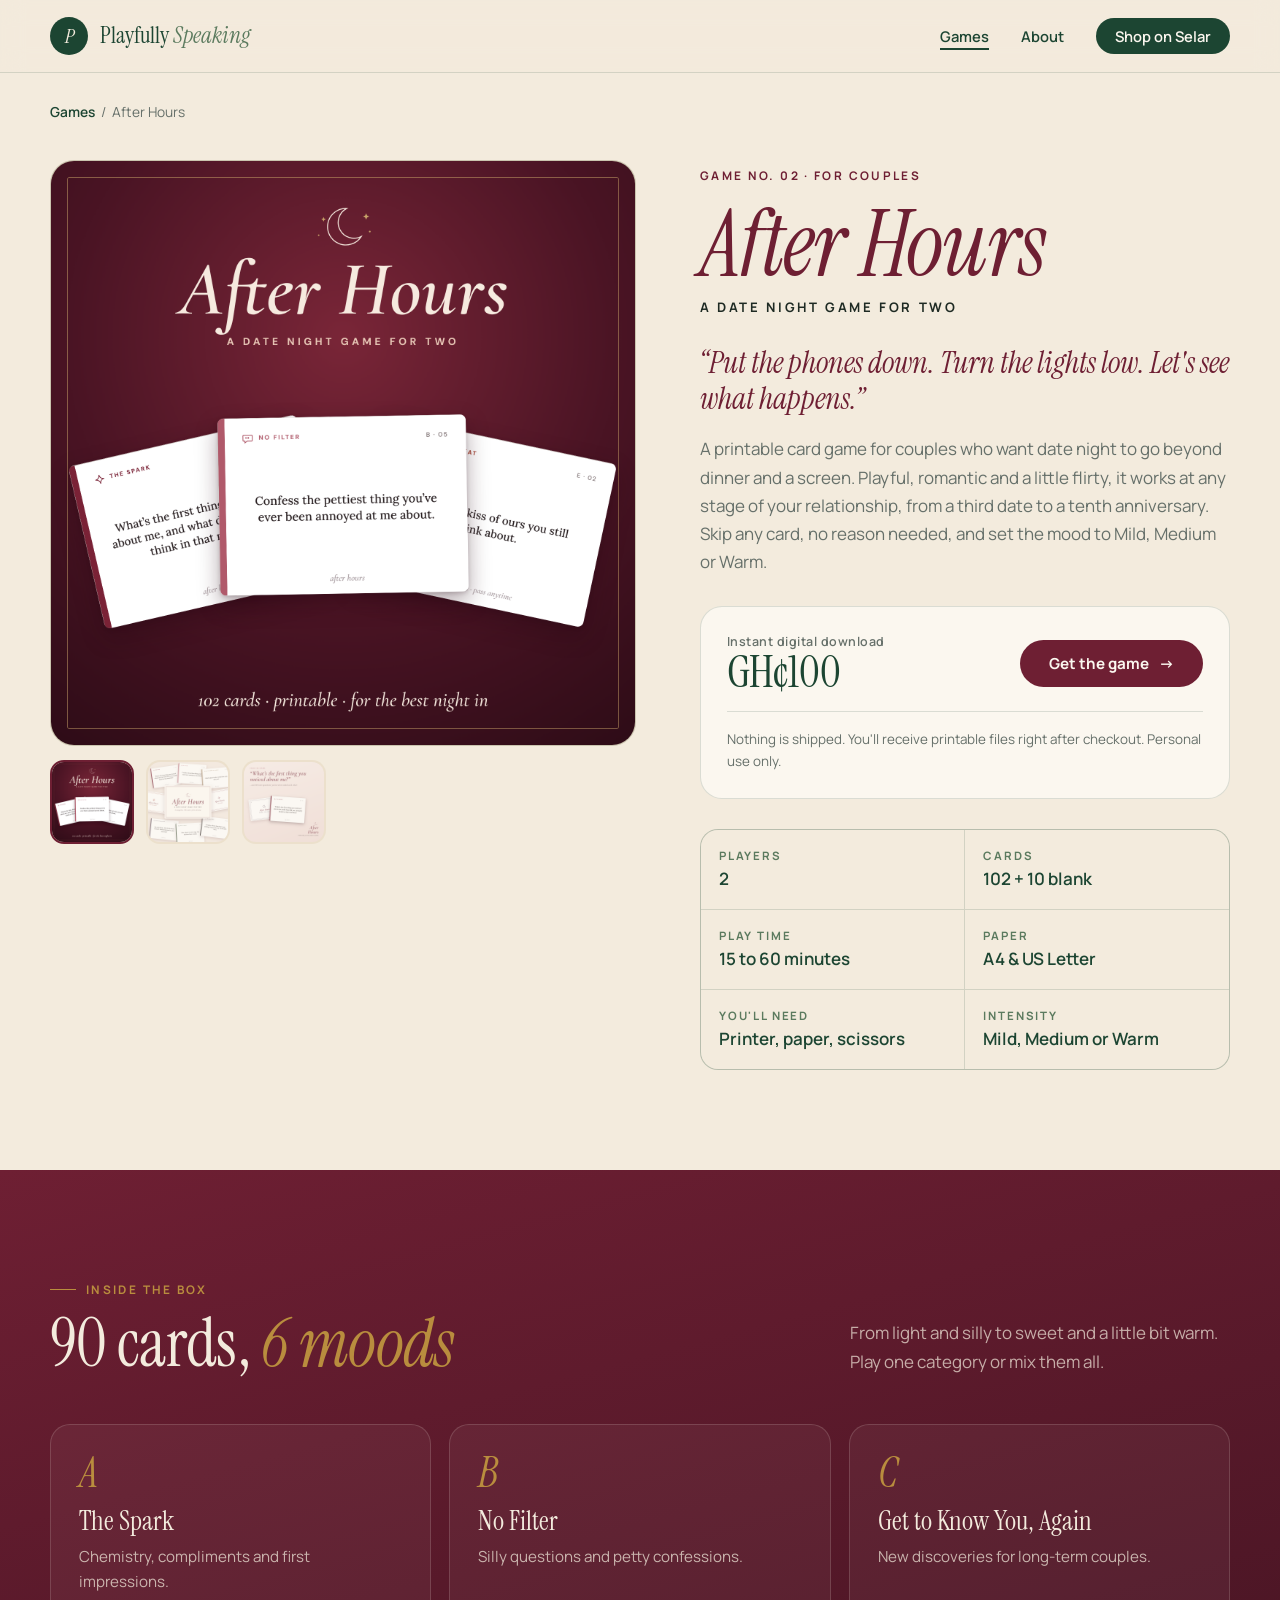
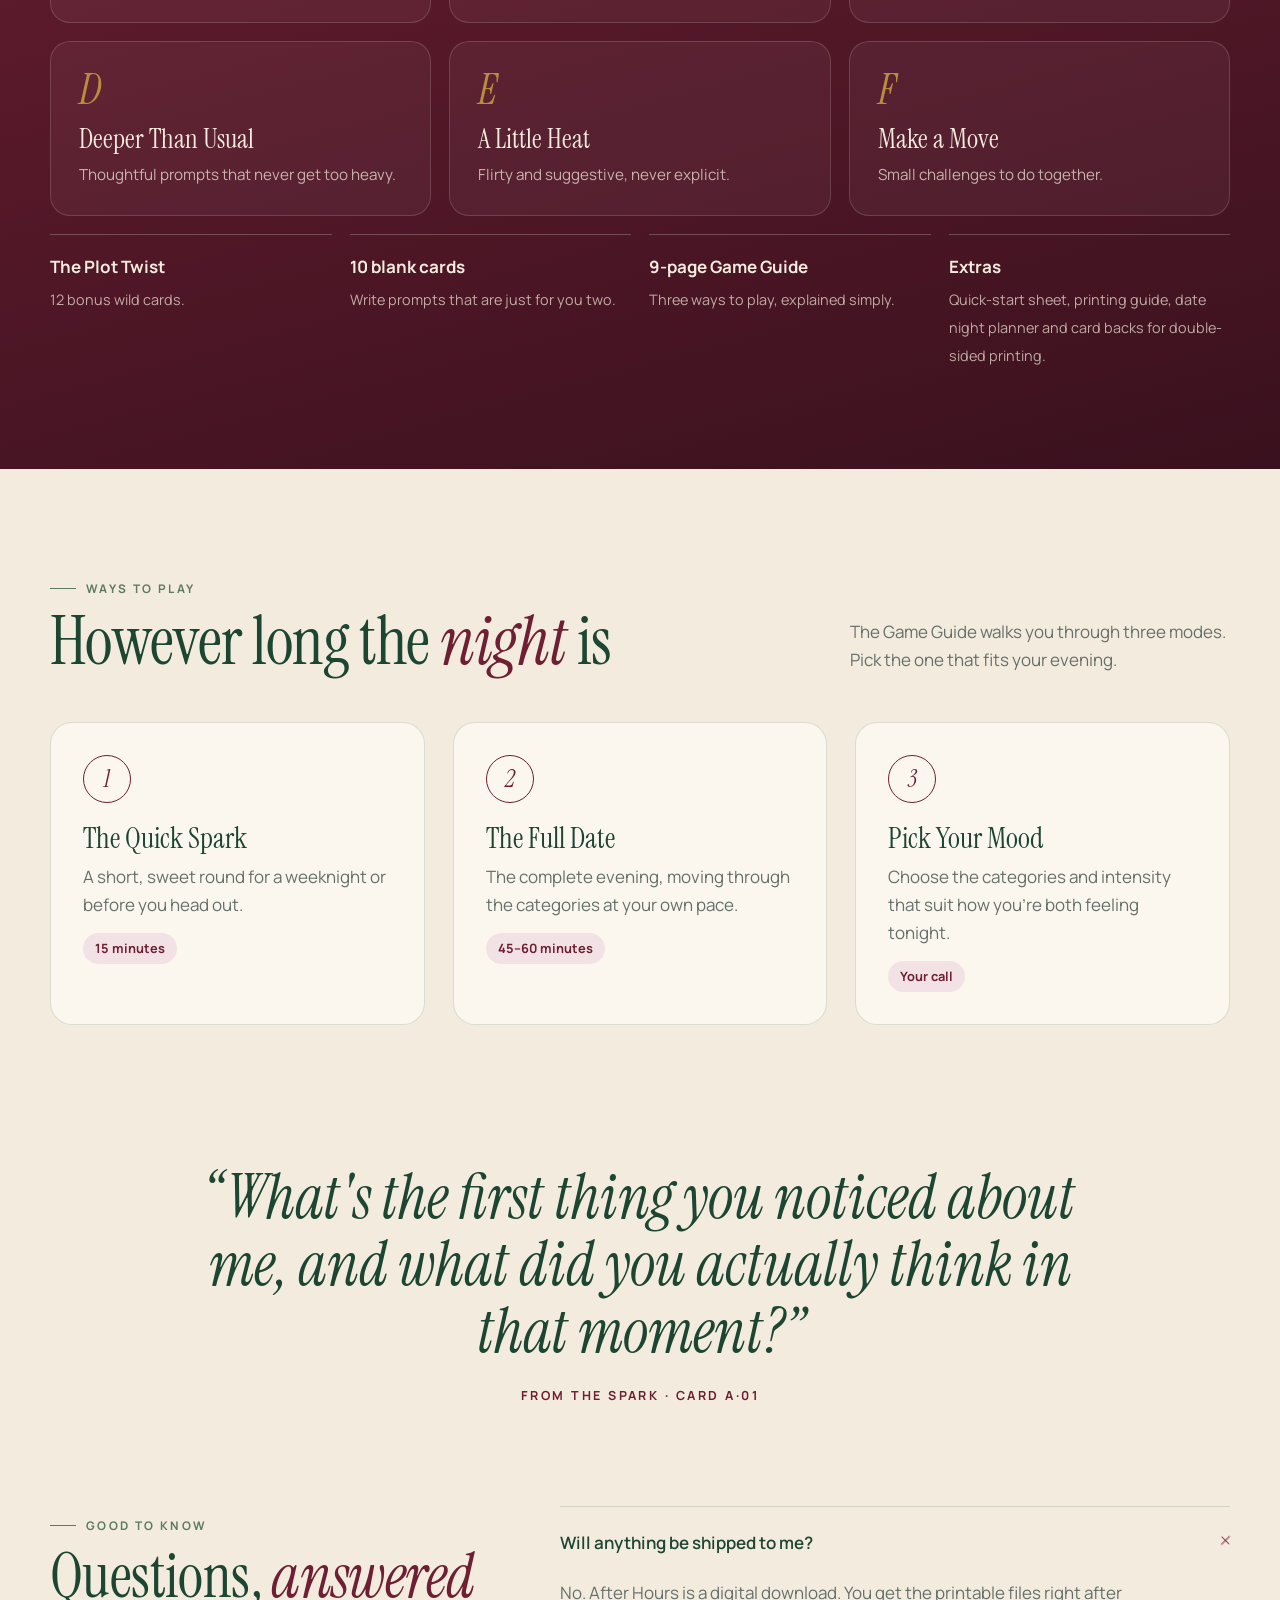
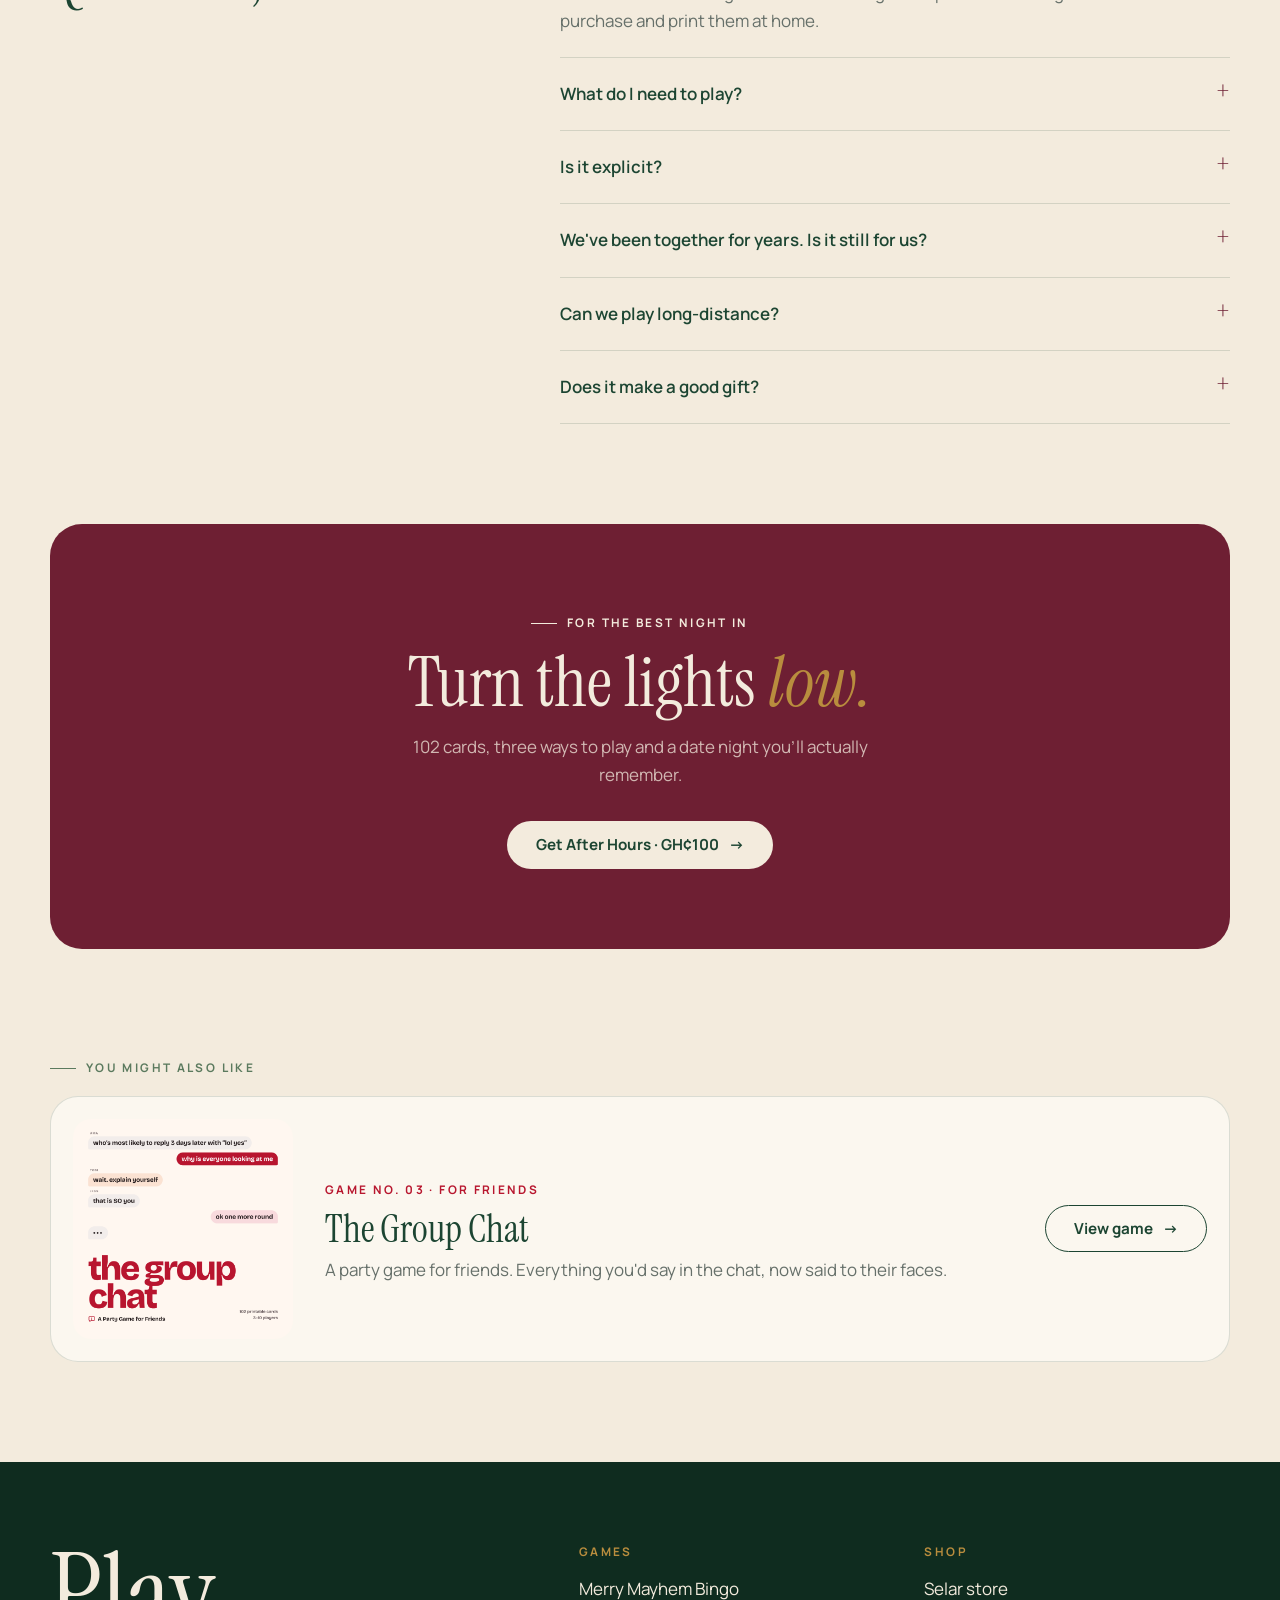
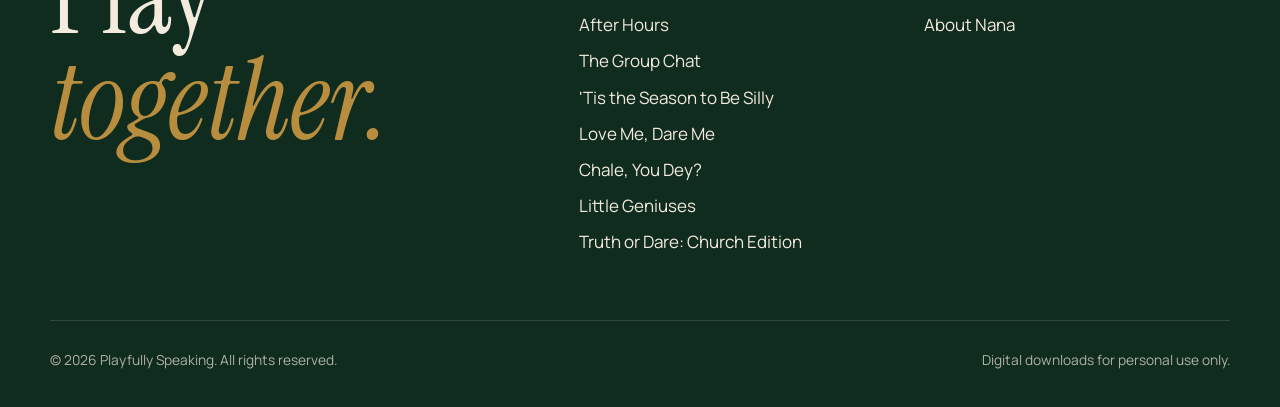
==== commit 15c66900: "Add Little Geniuses and Truth or Dare: Church Edition, group homepage games by type - New pages for " ====
--- a/games/after-hours.html
+++ b/games/after-hours.html
@@ -176,6 +176,8 @@
             <li><a href="tis-the-season-to-be-silly.html">'Tis the Season to Be Silly</a></li>
             <li><a href="love-me-dare-me.html">Love Me, Dare Me</a></li>
             <li><a href="chale-you-dey.html">Chale, You Dey?</a></li>
+            <li><a href="little-geniuses.html">Little Geniuses</a></li>
+            <li><a href="truth-or-dare-church-edition.html">Truth or Dare: Church Edition</a></li>
           </ul>
         </div>
         <div>
--- a/assets/styles.css
+++ b/assets/styles.css
@@ -22,6 +22,8 @@
 .theme-silly { --accent: #a8203a; --accent-soft: #f7e0e4; }
 .theme-lovemedareme { --accent: #9b1b45; --accent-soft: #f8e1e9; }
 .theme-chale { --accent: #006b3f; --accent-soft: #e0efe6; }
+.theme-geniuses { --accent: #6a3fd1; --accent-soft: #efe8fd; }
+.theme-church { --accent: #1f6f99; --accent-soft: #ddf0f8; }
 
 * { box-sizing: border-box; margin: 0; padding: 0; }
 body {
@@ -183,7 +185,7 @@
 .cta-band p { color: rgba(243, 235, 221, .75); max-width: 520px; margin: 0 auto 32px; }
 .cta-band .btn-primary { background: var(--paper); color: var(--forest); }
 .cta-band .btn-primary:hover { background: var(--cream); }
-.theme-bingo .cta-band, .theme-afterhours .cta-band, .theme-groupchat .cta-band, .theme-silly .cta-band, .theme-lovemedareme .cta-band, .theme-chale .cta-band { background: var(--accent); }
+.theme-bingo .cta-band, .theme-afterhours .cta-band, .theme-groupchat .cta-band, .theme-silly .cta-band, .theme-lovemedareme .cta-band, .theme-chale .cta-band, .theme-geniuses .cta-band, .theme-church .cta-band { background: var(--accent); }
 
 /* Footer */
 .site-footer { background: var(--forest-ink); color: rgba(243, 235, 221, .7); padding: 80px 0 36px; margin-top: 100px; }
@@ -233,6 +235,8 @@
 .theme-silly .inside { background: linear-gradient(165deg, #b3283e, #6f1222); }
 .theme-lovemedareme .inside { background: linear-gradient(165deg, #8c1a3c, #430b1d); }
 .theme-chale .inside { background: linear-gradient(165deg, #006b3f, #00391f); }
+.theme-geniuses .inside { background: linear-gradient(165deg, #6a3fd1, #35206e); }
+.theme-church .inside { background: linear-gradient(165deg, #1f6f99, #0f3d57); }
 .inside .kicker { color: var(--gold); }
 .inside .section-head h2 { color: var(--paper); }
 .inside .section-head p { color: rgba(243, 235, 221, .7); }
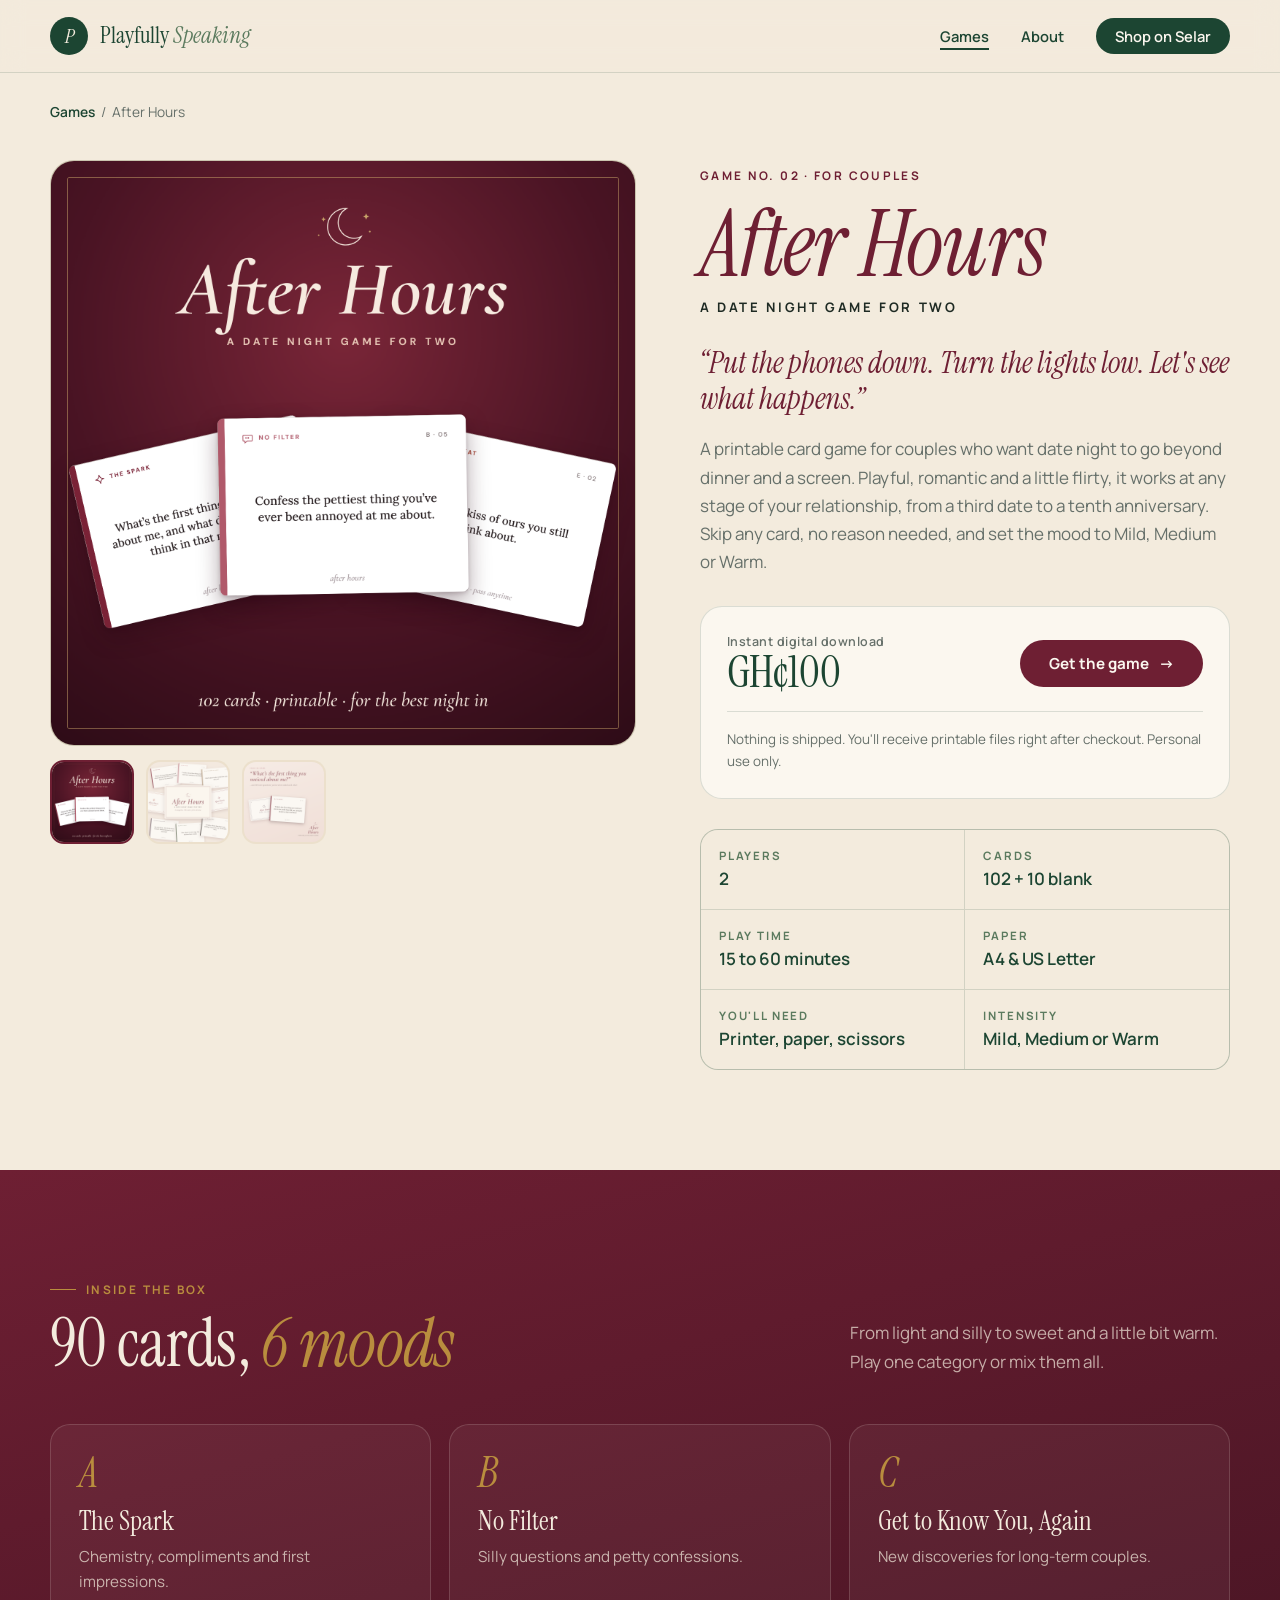
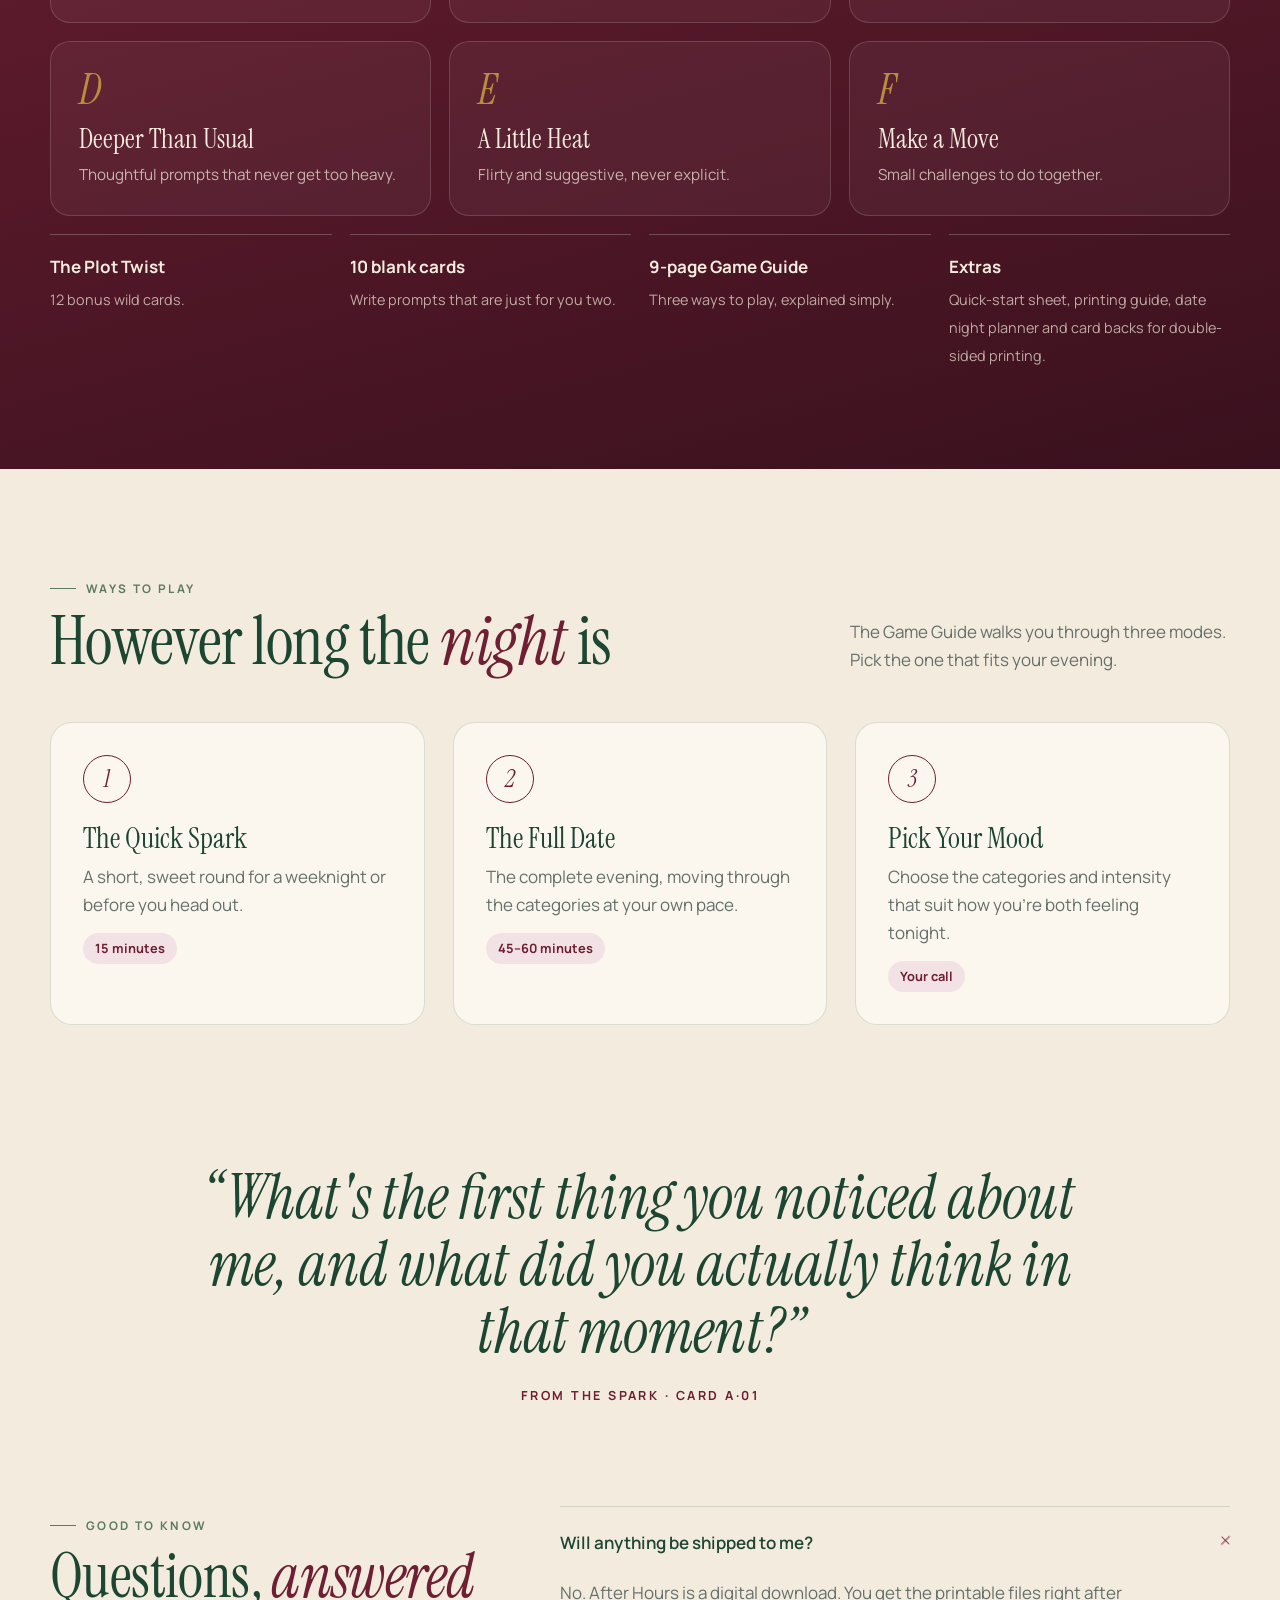
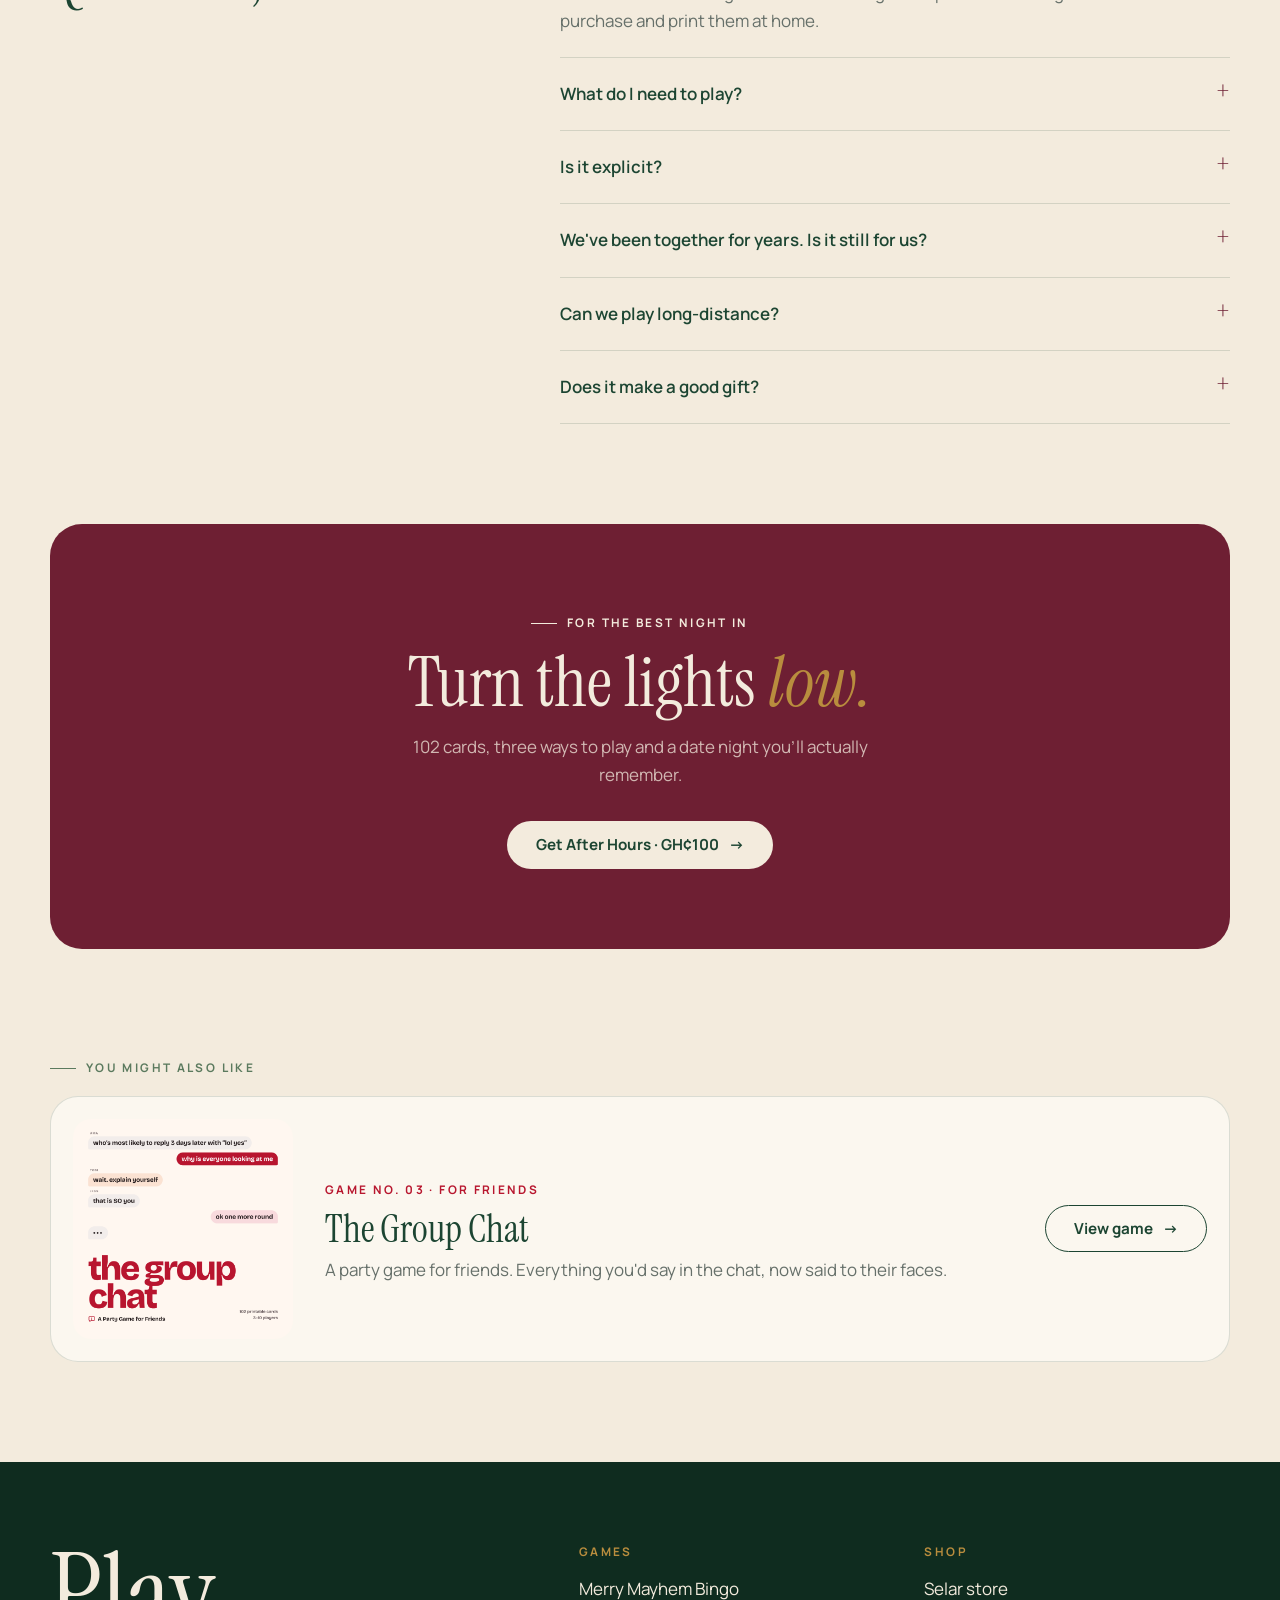
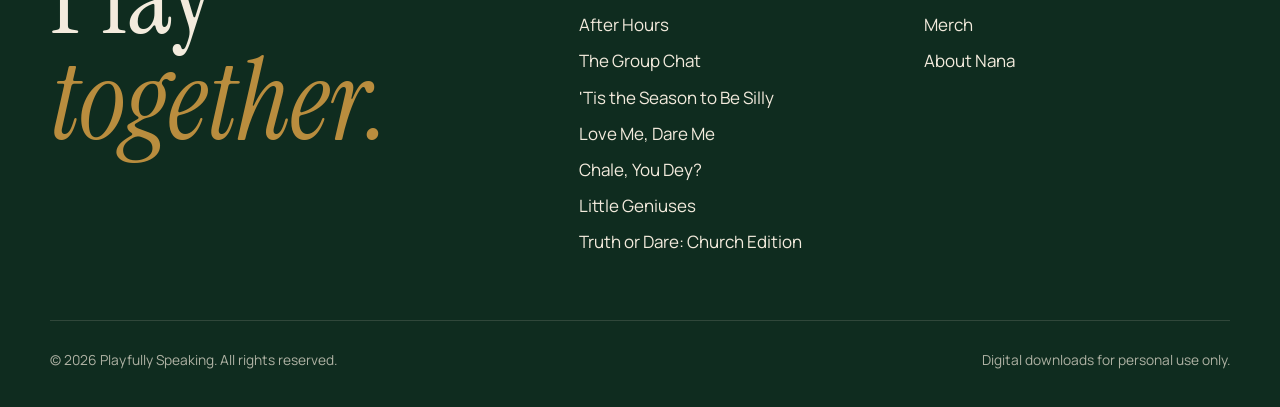
==== commit 84881484: "Add a merch section to the homepage and a Merch link in every footer Co-Authored-By: Claude Opus 5.5" ====
--- a/games/after-hours.html
+++ b/games/after-hours.html
@@ -184,6 +184,7 @@
           <h5>Shop</h5>
           <ul>
             <li><a href="https://selar.co/m/nana-ama-dadson1" target="_blank" rel="noopener">Selar store</a></li>
+            <li><a href="https://app.amazecommerce.com/shop/playfullyspeaking" target="_blank" rel="noopener">Merch</a></li>
             <li><a href="../index.html#about">About Nana</a></li>
           </ul>
         </div>
--- a/assets/styles.css
+++ b/assets/styles.css
@@ -398,3 +398,26 @@
 /* Struck-through original price and tile subtitles */
 s.was { font-size: .62em; color: var(--muted); margin-left: 6px; text-decoration-thickness: 1px; }
 .tile-sub { font-style: italic; color: rgba(243, 235, 221, .65); font-size: .8em; }
+
+/* Merch: a quiet row of products near the end of the homepage */
+.merch { padding: 100px 0 0; }
+.merch-head { display: flex; justify-content: space-between; align-items: end; gap: 32px; margin-bottom: 28px; }
+.merch-head h2 { font-size: clamp(2rem, 4vw, 2.8rem); margin-top: 10px; }
+.merch-head p { max-width: 400px; color: var(--muted); font-size: .95rem; }
+.merch-head p a { display: inline-block; margin-top: 6px; font-weight: 700; color: var(--forest); text-decoration: none; border-bottom: 1px solid var(--line); }
+.merch-head p a:hover { border-color: var(--forest); }
+.merch-row { display: grid; grid-template-columns: repeat(5, 1fr); gap: 14px; }
+.merch-item { text-decoration: none; display: flex; flex-direction: column; gap: 2px; }
+.merch-media { aspect-ratio: 1 / 1; background: var(--cream); border: 1px solid var(--line); border-radius: 16px; margin-bottom: 10px; overflow: hidden; }
+.merch-media img { width: 100%; height: 100%; object-fit: contain; padding: 8%; }
+.merch-item:hover .merch-media { border-color: var(--forest); }
+.merch-name { font: 1.15rem/1.2 var(--display); color: var(--forest); }
+.merch-meta { font-size: .8rem; color: var(--muted); }
+@media (max-width: 860px) {
+  .merch { padding-top: 72px; }
+  .merch-head { flex-direction: column; align-items: start; gap: 12px; }
+  .merch-row { display: flex; overflow-x: auto; scroll-snap-type: x mandatory; scrollbar-width: none; overscroll-behavior-x: contain; }
+  .merch-row::-webkit-scrollbar { display: none; }
+  .merch-item { flex: 0 0 42%; scroll-snap-align: start; }
+}
+@media (max-width: 560px) { .merch-item { flex-basis: 58%; } }
